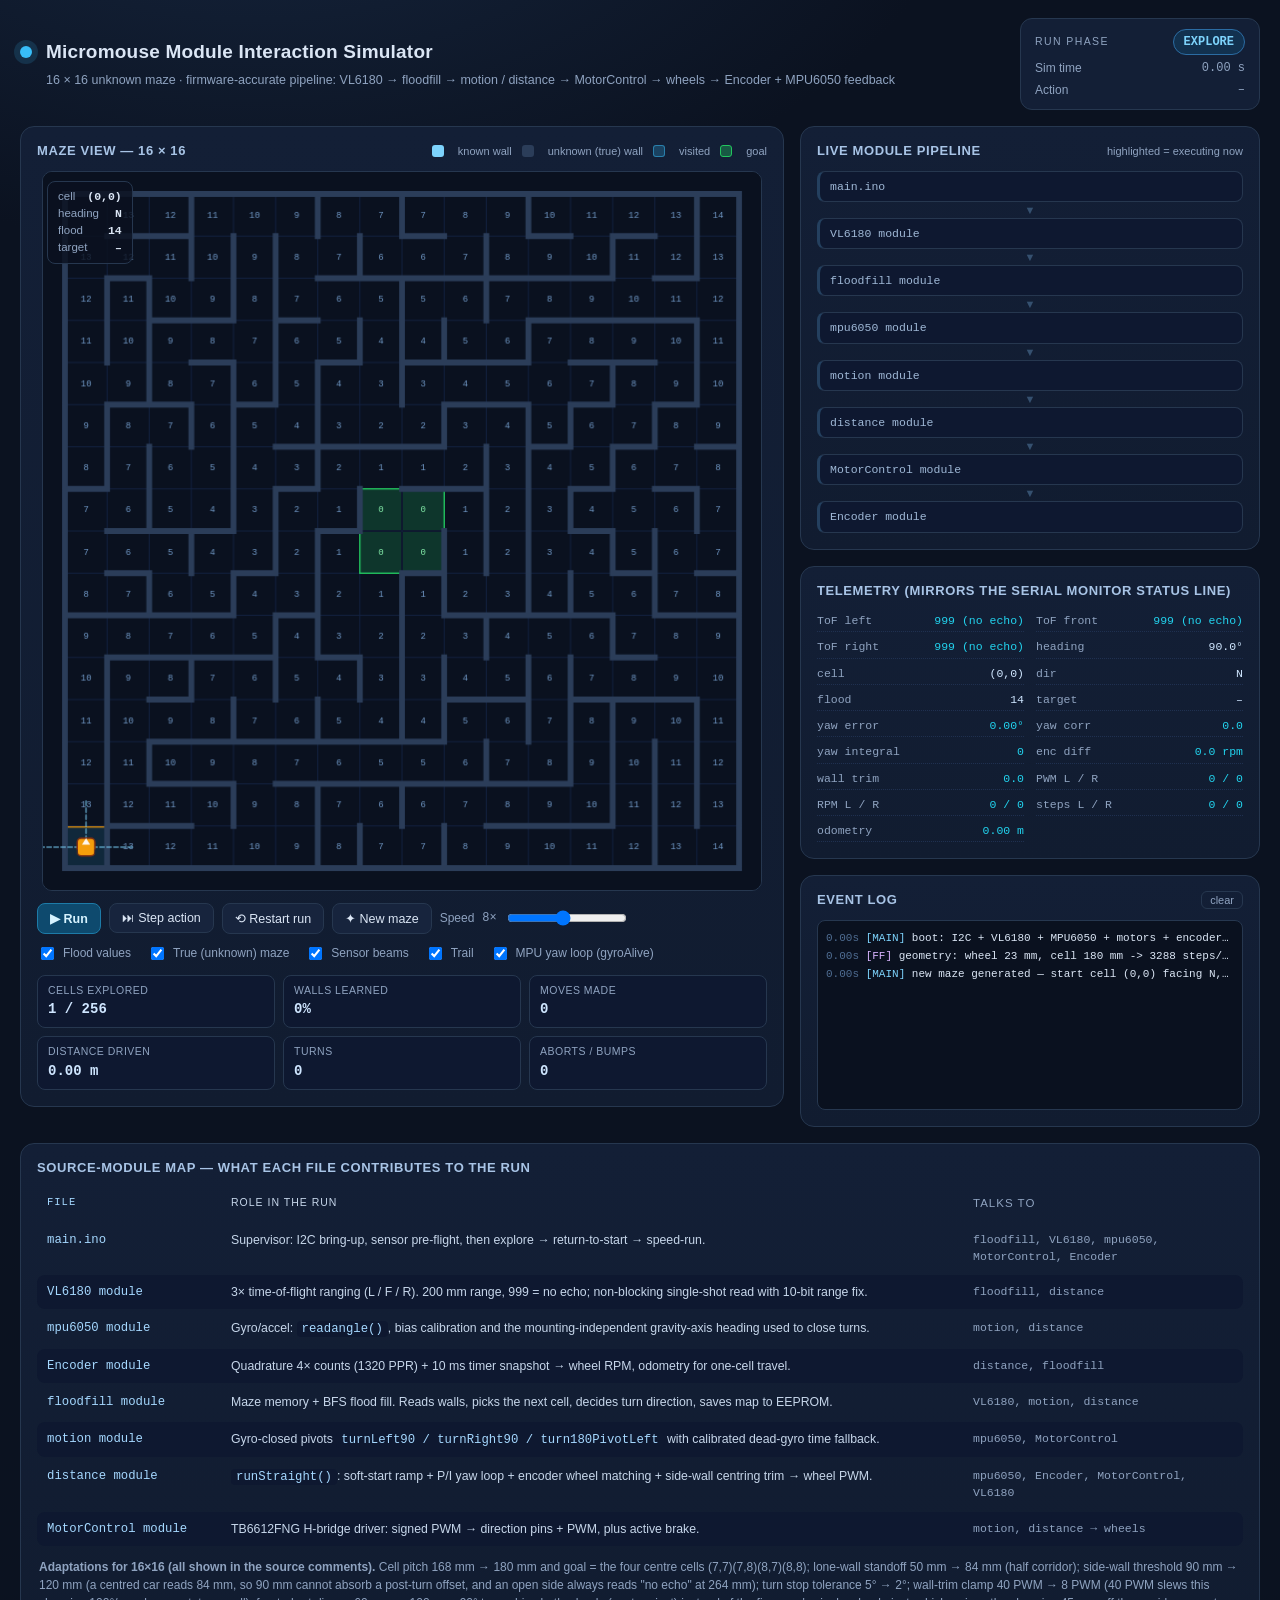
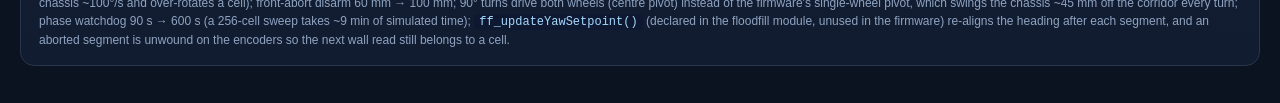
==== micromouse-sim.html @ 6e312b6e "Micromouse module interaction simulator (16x16)" ====
<!DOCTYPE html>
<html lang="en">
<head>
<meta charset="utf-8" />
<meta name="viewport" content="width=device-width, initial-scale=1" />
<title> Micromouse Module Interaction Simulator by (Olaito Adeyemi Damilola) </title>
<style>
:root {
  --bg: #0b1220;
  --bg2: #111c30;
  --panel: #131f36;
  --panel2: #17243d;
  --line: #26374f;
  --txt: #dbe6f5;
  --dim: #8fa3c0;
  --accent: #38bdf8;
  --accent2: #22d3ee;
  --ok: #22c55e;
  --warn: #f59e0b;
  --bad: #f43f5e;
  --mouse: #f59e0b;
  --mono: ui-monospace, SFMono-Regular, Menlo, Consolas, monospace;
}

* { box-sizing: border-box; }

body {
  margin: 0;
  background: radial-gradient(1200px 700px at 20% -10%, #16263f 0%, var(--bg) 60%);
  color: var(--txt);
  font: 14px/1.5 "Segoe UI", Roboto, Helvetica, Arial, sans-serif;
  padding: 18px 20px 40px;
}

.mono { font-family: var(--mono); }
code { font-family: var(--mono); background: #0e1830; padding: 1px 5px; border-radius: 4px; color: #a5d8ff; }

/* ---------------- top bar ---------------- */
.topbar {
  display: flex; justify-content: space-between; align-items: center; gap: 20px;
  flex-wrap: wrap; margin-bottom: 16px;
}
.brand { display: flex; gap: 14px; align-items: flex-start; }
.brand .dot {
  width: 12px; height: 12px; border-radius: 50%; margin-top: 8px;
  background: var(--accent); box-shadow: 0 0 0 6px rgba(56,189,248,.15);
  animation: pulse 2.4s infinite;
}
@keyframes pulse { 0%,100% { box-shadow: 0 0 0 4px rgba(56,189,248,.18);} 50% { box-shadow: 0 0 0 10px rgba(56,189,248,.05);} }
.topbar h1 { margin: 0; font-size: 19px; letter-spacing: .2px; }
.topbar .sub { margin: 4px 0 0; color: var(--dim); font-size: 12.5px; max-width: 900px; }

.phasebox {
  background: var(--panel); border: 1px solid var(--line); border-radius: 12px;
  padding: 10px 14px; min-width: 240px;
}
.phase-row { display: flex; justify-content: space-between; gap: 14px; align-items: center; }
.phase-row.small { font-size: 12px; color: var(--dim); margin-top: 4px; }
.phase-label { font-size: 10.5px; letter-spacing: 1.4px; color: var(--dim); }
.phase-badge {
  font-family: var(--mono); font-size: 12px; font-weight: 700; padding: 3px 10px; border-radius: 999px;
  background: #1e3a5f; color: #bfe6ff; border: 1px solid #2f5f8f;
}
.phase-badge.EXPLORE { background: #12314f; color: #7dd3fc; border-color: #2b6ca3; }
.phase-badge.RETURN  { background: #3a2a12; color: #fcd34d; border-color: #8a6318; }
.phase-badge.SPEED   { background: #123a25; color: #86efac; border-color: #1f7a4c; }
.phase-badge.DONE    { background: #2a1540; color: #d8b4fe; border-color: #6d28d9; }

/* ---------------- layout ---------------- */
.layout { display: grid; grid-template-columns: minmax(560px, 1fr) minmax(400px, 460px); gap: 16px; align-items: start; }
@media (max-width: 1180px) { .layout { grid-template-columns: 1fr; } }

.panel {
  background: linear-gradient(180deg, var(--panel) 0%, var(--bg2) 100%);
  border: 1px solid var(--line); border-radius: 14px; padding: 14px 16px 16px;
}
.panel.wide { margin-top: 16px; }
.panel-head { display: flex; align-items: center; justify-content: space-between; gap: 10px; margin-bottom: 10px; }
.panel-head h2 { margin: 0; font-size: 13px; letter-spacing: .6px; text-transform: uppercase; color: #a8c4e6; }
.hint { font-size: 11px; color: var(--dim); }
.side { display: flex; flex-direction: column; gap: 16px; }

/* ---------------- maze ---------------- */
.canvas-wrap { position: relative; display: flex; justify-content: center; }
canvas#mazeCanvas {
  width: 100%; max-width: 720px; height: auto; aspect-ratio: 1/1;
  background: #0a111f; border: 1px solid var(--line); border-radius: 10px;
}
.hud {
  position: absolute; top: 10px; left: 10px; background: rgba(10,17,31,.82);
  border: 1px solid var(--line); border-radius: 8px; padding: 6px 10px; font-size: 11.5px;
}
.hud-row { display: flex; justify-content: space-between; gap: 12px; }
.hud-row span { color: var(--dim); }

.legend-inline { font-size: 11px; color: var(--dim); display: flex; gap: 10px; align-items: center; flex-wrap: wrap; }
.key { display: inline-block; width: 12px; height: 12px; border-radius: 3px; margin-right: 4px; vertical-align: -2px; }
.k-known { background: #7dd3fc; }
.k-unknown { background: #2b3d59; }
.k-visited { background: rgba(56,189,248,.22); border: 1px solid rgba(56,189,248,.5); }
.k-goal { background: rgba(34,197,94,.35); border: 1px solid #22c55e; }

.controls { display: flex; gap: 8px; flex-wrap: wrap; align-items: center; margin-top: 12px; }
.btn {
  background: var(--panel2); color: var(--txt); border: 1px solid var(--line);
  padding: 7px 12px; border-radius: 8px; cursor: pointer; font-size: 12.5px;
}
.btn:hover { border-color: #3d5d85; background: #1b2c47; }
.btn.primary { background: #0e4a6e; border-color: #1d7ba8; color: #d6f3ff; font-weight: 600; }
.btn.primary:hover { background: #11608f; }
.mini { background: none; border: 1px solid var(--line); color: var(--dim); border-radius: 6px; font-size: 11px; padding: 2px 8px; cursor: pointer; }
.slider { display: flex; align-items: center; gap: 8px; font-size: 12px; color: var(--dim); }
.slider input { width: 120px; }

.toggles { display: flex; gap: 16px; flex-wrap: wrap; margin-top: 10px; font-size: 12px; color: var(--dim); }
.toggles label { display: flex; gap: 6px; align-items: center; cursor: pointer; }

.stats { display: grid; grid-template-columns: repeat(3, 1fr); gap: 8px; margin-top: 12px; }
.stat { background: #0e1830; border: 1px solid var(--line); border-radius: 8px; padding: 7px 10px; }
.stat span { display: block; font-size: 10.5px; color: var(--dim); text-transform: uppercase; letter-spacing: .5px; }
.stat b { font-family: var(--mono); font-size: 14px; color: #cfe6ff; }

/* ---------------- pipeline ---------------- */
.pipeline { display: flex; flex-direction: column; gap: 4px; }
.pcard {
  display: grid; grid-template-columns: 150px 1fr; gap: 10px; align-items: center;
  background: #0e1830; border: 1px solid var(--line); border-left: 3px solid #24405f;
  border-radius: 8px; padding: 6px 10px; transition: background .15s, border-color .15s, box-shadow .15s;
}
.pcard .pname { font-family: var(--mono); font-size: 11.5px; color: #9fb8d6; }
.pcard .pmsg { font-family: var(--mono); font-size: 11px; color: var(--dim); min-height: 15px; }
.pcard.active {
  background: #12314f; border-color: #2f7fb5; border-left-color: var(--accent);
  box-shadow: 0 0 0 1px rgba(56,189,248,.25), 0 0 18px rgba(56,189,248,.12);
}
.pcard.active .pname { color: #e6f6ff; }
.pcard.active .pmsg { color: #bfe6ff; }
.pcard.turn.active { border-left-color: var(--warn); box-shadow: 0 0 18px rgba(245,158,11,.14); }
.pcard.drive.active { border-left-color: var(--ok); box-shadow: 0 0 18px rgba(34,197,94,.14); }
.parrow { text-align: center; color: #35506f; font-size: 11px; line-height: 8px; }
.parrow.hot { color: var(--accent); }

/* ---------------- telemetry ---------------- */
.telemetry { display: grid; grid-template-columns: 1fr 1fr; gap: 4px 12px; font-family: var(--mono); font-size: 11.5px; }
.tel-row { display: flex; justify-content: space-between; gap: 8px; border-bottom: 1px dotted #1f3050; padding: 2px 0; }
.tel-row span { color: var(--dim); }
.tel-row b { color: #cfe6ff; font-weight: 500; }
.tel-row b.hi { color: var(--accent2); }
.tel-row b.warn { color: var(--warn); }

/* ---------------- boot error banner ---------------- */
.boot-error {
  margin: 10px 14px 0; padding: 10px 14px; border-radius: 8px;
  background: #3b0d16; border: 1px solid var(--bad); color: #fecdd3;
  font-family: var(--mono); font-size: 12px; white-space: pre-wrap;
}

/* ---------------- log ---------------- */
.log {
  height: 190px; overflow-y: auto; background: #0a111f; border: 1px solid var(--line);
  border-radius: 8px; padding: 8px; font-family: var(--mono); font-size: 11px; line-height: 1.65;
}
.log div { white-space: nowrap; overflow: hidden; text-overflow: ellipsis; }
.log .t { color: #4f6d92; }
.log .m { color: #7dd3fc; }
.log .m.MOTION { color: var(--warn); }
.log .m.DRIVE { color: var(--ok); }
.log .m.FF { color: #d8b4fe; }
.log .m.MPU, .log .m.ENC { color: #93c5fd; }
.log .m.WARN { color: var(--bad); }

/* ---------------- module table ---------------- */
.modtable { display: flex; flex-direction: column; gap: 2px; }
.modrow {
  display: grid; grid-template-columns: 170px 1fr 260px; gap: 14px;
  padding: 8px 10px; border-radius: 8px; font-size: 12.3px; align-items: start;
}
.modrow:nth-child(odd) { background: #0e1830; }
.modrow.head { background: none; color: var(--dim); font-size: 10.5px; letter-spacing: 1px; text-transform: uppercase; }
.modrow span:first-child { color: #a5d8ff; font-family: var(--mono); }
.modrow span:nth-child(2) { color: #c6d6ea; }
.modrow span:nth-child(3) { color: var(--dim); font-size: 11.5px; }
.note { color: var(--dim); font-size: 12px; margin: 12px 2px 0; }
@media (max-width: 900px) { .modrow { grid-template-columns: 1fr; } }

</style>
</head>
<body>

<div id="bootError" class="boot-error" hidden></div>
<header class="topbar">
  <div class="brand">
    <span class="dot"></span>
    <div>
      <h1> Micromouse Module Interaction Simulator</h1>
      <p class="sub">16 &times; 16 unknown maze &middot; firmware-accurate pipeline: VL6180 &rarr; floodfill &rarr; motion / distance &rarr; MotorControl &rarr; wheels &rarr; Encoder + MPU6050 feedback</p>
    </div>
  </div>
  <div class="phasebox">
    <div class="phase-row">
      <span class="phase-label">RUN PHASE</span>
      <span id="phaseBadge" class="phase-badge">IDLE</span>
    </div>
    <div class="phase-row small">
      <span>Sim time</span><span id="simClock" class="mono">0.00 s</span>
    </div>
    <div class="phase-row small">
      <span>Action</span><span id="actionName" class="mono">–</span>
    </div>
  </div>
</header>

<main class="layout">

  <!-- ======================= LEFT: MAZE + CONTROLS ======================= -->
  <section class="panel maze-panel">
    <div class="panel-head">
      <h2>Maze view — 16 &times; 16</h2>
      <div class="legend-inline">
        <span class="key k-known"></span>known wall
        <span class="key k-unknown"></span>unknown (true) wall
        <span class="key k-visited"></span>visited
        <span class="key k-goal"></span>goal
      </div>
    </div>

    <div class="canvas-wrap">
      <canvas id="mazeCanvas" width="720" height="720" aria-label="Micromouse maze simulation"></canvas>
      <div id="hud" class="hud">
        <div class="hud-row"><span>cell</span><b id="hudCell" class="mono">(0,0)</b></div>
        <div class="hud-row"><span>heading</span><b id="hudDir" class="mono">N</b></div>
        <div class="hud-row"><span>flood</span><b id="hudFlood" class="mono">–</b></div>
        <div class="hud-row"><span>target</span><b id="hudTarget" class="mono">–</b></div>
      </div>
    </div>

    <div class="controls">
      <button id="btnPlay" class="btn primary">▶ Run</button>
      <button id="btnStep" class="btn">⏭ Step action</button>
      <button id="btnReset" class="btn">⟲ Restart run</button>
      <button id="btnNewMaze" class="btn">✦ New maze</button>
      <label class="slider">
        Speed <span id="speedLabel" class="mono">8×</span>
        <input id="speedRange" type="range" min="1" max="16" step="1" value="8" />
      </label>
    </div>

    <div class="toggles">
      <label><input type="checkbox" id="showFlood" checked /> Flood values</label>
      <label><input type="checkbox" id="showTruth" checked /> True (unknown) maze</label>
      <label><input type="checkbox" id="showSensors" checked /> Sensor beams</label>
      <label><input type="checkbox" id="showTrail" checked /> Trail</label>
      <label title="Uncheck to reproduce the physical Grizzly, whose MPU is mounted so the gz yaw channel freezes: the motion module then leaves gyroAlive = false and runStraight() drives on the encoder equaliser + side-wall trim only.">
        <input type="checkbox" id="gyroAlive" checked /> MPU yaw loop (gyroAlive)</label>
    </div>

    <div class="stats">
      <div class="stat"><span>cells explored</span><b id="stCells">0 / 256</b></div>
      <div class="stat"><span>walls learned</span><b id="stWalls">0%</b></div>
      <div class="stat"><span>moves made</span><b id="stMoves">0</b></div>
      <div class="stat"><span>distance driven</span><b id="stDist">0.00 m</b></div>
      <div class="stat"><span>turns</span><b id="stTurns">0</b></div>
      <div class="stat"><span>aborts / bumps</span><b id="stAborts">0</b></div>
    </div>
  </section>

  <!-- ======================= RIGHT: PIPELINE + TELEMETRY ================= -->
  <section class="side">

    <div class="panel">
      <div class="panel-head"><h2>Live module pipeline</h2><span class="hint">highlighted = executing now</span></div>
      <div id="pipeline" class="pipeline"></div>
    </div>

    <div class="panel">
      <div class="panel-head"><h2>Telemetry (mirrors the serial monitor status line)</h2></div>
      <div id="tel" class="telemetry"></div>
    </div>

    <div class="panel">
      <div class="panel-head"><h2>Event log</h2><button id="btnClearLog" class="mini">clear</button></div>
      <div id="log" class="log"></div>
    </div>

  </section>
</main>

<!-- ======================= MODULE REFERENCE ============================= -->
<section class="panel wide">
  <div class="panel-head"><h2>Source-module map — what each file contributes to the run</h2></div>
  <div class="modtable">
    <div class="modrow head">
      <span>File</span><span>Role in the run</span><span>Talks to</span>
    </div>
    <div class="modrow"><span class="mono">main.ino</span><span>Supervisor: I2C bring-up, sensor pre-flight, then explore → return-to-start → speed-run.</span><span class="mono">floodfill, VL6180, mpu6050, MotorControl, Encoder</span></div>
    <div class="modrow"><span class="mono">VL6180 module</span><span>3&times; time-of-flight ranging (L / F / R). 200&nbsp;mm range, 999 = no echo; non-blocking single-shot read with 10-bit range fix.</span><span class="mono">floodfill, distance</span></div>
    <div class="modrow"><span class="mono">mpu6050 module</span><span>Gyro/accel: <code>readangle()</code>, bias calibration and the mounting-independent gravity-axis heading used to close turns.</span><span class="mono">motion, distance</span></div>
    <div class="modrow"><span class="mono">Encoder module</span><span>Quadrature 4&times; counts (1320&nbsp;PPR) + 10&nbsp;ms timer snapshot → wheel RPM, odometry for one-cell travel.</span><span class="mono">distance, floodfill</span></div>
    <div class="modrow"><span class="mono">floodfill module</span><span>Maze memory + BFS flood fill. Reads walls, picks the next cell, decides turn direction, saves map to EEPROM.</span><span class="mono">VL6180, motion, distance</span></div>
    <div class="modrow"><span class="mono">motion module</span><span>Gyro-closed pivots <code>turnLeft90 / turnRight90 / turn180PivotLeft</code> with calibrated dead-gyro time fallback.</span><span class="mono">mpu6050, MotorControl</span></div>
    <div class="modrow"><span class="mono">distance module</span><span><code>runStraight()</code>: soft-start ramp + P/I yaw loop + encoder wheel matching + side-wall centring trim → wheel PWM.</span><span class="mono">mpu6050, Encoder, MotorControl, VL6180</span></div>
    <div class="modrow"><span class="mono">MotorControl module</span><span>TB6612FNG H-bridge driver: signed PWM → direction pins + PWM, plus active brake.</span><span class="mono">motion, distance → wheels</span></div>
  </div>
  <p class="note">
    <b>Adaptations for 16&times;16 (all shown in the source comments).</b>
    Cell pitch 168&nbsp;mm &rarr; 180&nbsp;mm and goal = the four centre cells (7,7)(7,8)(8,7)(8,8);
    lone-wall standoff 50&nbsp;mm &rarr; 84&nbsp;mm (half corridor);
    side-wall threshold 90&nbsp;mm &rarr; 120&nbsp;mm (a centred car reads 84&nbsp;mm, so 90&nbsp;mm cannot absorb a
    post-turn offset, and an open side always reads "no echo" at 264&nbsp;mm);
    turn stop tolerance 5&deg; &rarr; 2&deg;;
    wall-trim clamp 40&nbsp;PWM &rarr; 8&nbsp;PWM (40&nbsp;PWM slews this chassis ~100&deg;/s and over-rotates a cell);
    front-abort disarm 60&nbsp;mm &rarr; 100&nbsp;mm;
    90&deg; turns drive both wheels (centre pivot) instead of the firmware's single-wheel pivot, which swings the
    chassis ~45&nbsp;mm off the corridor every turn;
    phase watchdog 90&nbsp;s &rarr; 600&nbsp;s (a 256-cell sweep takes ~9&nbsp;min of simulated time);
    <code>ff_updateYawSetpoint()</code> (declared in the floodfill module, unused in the firmware) re-aligns the heading after
    each segment, and an aborted segment is unwound on the encoders so the next wall read still belongs to a cell.
  </p>
</section>

<script>
/* ============================================================================
   maze.js — 16x16 maze model, wall geometry and VL6180 ray-cast sensor physics
   ----------------------------------------------------------------------------
   Grid convention (identical to the floodfill module):
     index = row * 16 + col,  row 0 / col 0 = bottom-left corner (the start cell)
     direction bits: 0 = N (row+1), 1 = E (col+1), 2 = S (row-1), 3 = W (col-1)
   ========================================================================== */

const MAZE_N = 16;            // 16 x 16 cells
const CELL_MM = 180.0;        // cell pitch (firmware uses 168 mm for its 8x8 maze)
const WALL_T_MM = 12.0;       // wall thickness
const HALF_T = WALL_T_MM / 2;

const DIR_N = 0, DIR_E = 1, DIR_S = 2, DIR_W = 3;
const DIR_NAME = ['N', 'E', 'S', 'W'];
const DIR_DR = [1, 0, -1, 0];   // N increases the row index
const DIR_DC = [0, 1, 0, -1];
const DIR_ANGLE = [90, 0, 270, 180];   // degrees CCW from +x (East). N = +y = 90 deg

const idx = (r, c) => r * MAZE_N + c;
const rowOf = (i) => Math.floor(i / MAZE_N);
const colOf = (i) => i % MAZE_N;

/* --------------------------- maze generation ------------------------------ */

function makeMaze(seed) {
  let s = (seed === undefined) ? (Math.random() * 1e9) | 0 : seed;
  const rnd = () => { // xorshift — reproducible mazes
    s ^= s << 13; s ^= s >>> 17; s ^= s << 5; s |= 0;
    return ((s >>> 0) % 100000) / 100000;
  };

  const walls = new Uint8Array(MAZE_N * MAZE_N);   // bitmask per cell
  const visited = new Uint8Array(MAZE_N * MAZE_N);
  const clearWall = (r, c, d) => {
    const nr = r + DIR_DR[d], nc = c + DIR_DC[d];
    walls[idx(r, c)] &= ~(1 << d);
    if (nr >= 0 && nr < MAZE_N && nc >= 0 && nc < MAZE_N) walls[idx(nr, nc)] &= ~(1 << ((d + 2) % 4));
  };

  // start with every wall up, carve with randomised DFS
  walls.fill(0x0F);
  const stack = [[0, 0]];
  visited[idx(0, 0)] = 1;
  while (stack.length) {
    const [r, c] = stack[stack.length - 1];
    const cand = [];
    for (let d = 0; d < 4; d++) {
      const nr = r + DIR_DR[d], nc = c + DIR_DC[d];
      if (nr >= 0 && nr < MAZE_N && nc >= 0 && nc < MAZE_N && !visited[idx(nr, nc)]) cand.push(d);
    }
    if (!cand.length) { stack.pop(); continue; }
    const d = cand[(rnd() * cand.length) | 0];
    const nr = r + DIR_DR[d], nc = c + DIR_DC[d];
    clearWall(r, c, d);
    visited[idx(nr, nc)] = 1;
    stack.push([nr, nc]);
  }

  // --- goal block: the four centre cells, opened internally ---------------
  const G = [[7, 7], [7, 8], [8, 7], [8, 8]];
  clearWall(7, 7, DIR_E);          // (7,7)-(7,8)
  clearWall(8, 7, DIR_E);          // (8,7)-(8,8)
  clearWall(7, 7, DIR_N);          // (7,7)-(8,7)
  clearWall(7, 8, DIR_N);          // (7,8)-(8,8)
  // guarantee at least two entrances into the goal block
  const entrances = [
    [7, 7, DIR_S], [8, 7, DIR_S], [7, 7, DIR_W], [8, 7, DIR_W],
    [7, 8, DIR_E], [8, 8, DIR_E], [8, 7, DIR_N], [8, 8, DIR_N]
  ];
  for (let k = 0; k < 2; k++) {
    const pick = entrances.splice((rnd() * entrances.length) | 0, 1)[0];
    if (pick) clearWall(pick[0], pick[1], pick[2]);
  }

  // a few extra loops make the maze less "perfect" and the flood fill more interesting
  const extra = 14;
  for (let k = 0; k < extra; k++) {
    const r = (rnd() * MAZE_N) | 0, c = (rnd() * MAZE_N) | 0, d = (rnd() * 4) | 0;
    const nr = r + DIR_DR[d], nc = c + DIR_DC[d];
    if (nr < 0 || nr >= MAZE_N || nc < 0 || nc >= MAZE_N) continue;
    clearWall(r, c, d);
  }

  return { walls, seedN: s, goal: G.map(([r, c]) => idx(r, c)) };
}

/* --------------------------- wall rectangles ------------------------------ */
/* Each wall is an axis-aligned rectangle used both for drawing and for the
   sensor ray cast (slab intersection). Units: mm, world origin = maze corner. */

function wallRects(walls, filterKnown) {
  const rects = [];
  const N = MAZE_N;
  for (let r = 0; r < N; r++) {
    for (let c = 0; c < N; c++) {
      const m = walls[idx(r, c)];
      const x0 = c * CELL_MM, x1 = x0 + CELL_MM;
      const y0 = r * CELL_MM, y1 = y0 + CELL_MM;
      // N wall (top edge of the cell)
      if (m & (1 << DIR_N)) rects.push([x0 - HALF_T, y1 - HALF_T, x1 + HALF_T, y1 + HALF_T, idx(r, c), DIR_N]);
      // E wall
      if (m & (1 << DIR_E)) rects.push([x1 - HALF_T, y0 - HALF_T, x1 + HALF_T, y1 + HALF_T, idx(r, c), DIR_E]);
      // perimeter S / W only on the boundary rows/cols (avoids duplicates)
      if (r === 0 && (m & (1 << DIR_S))) rects.push([x0 - HALF_T, y0 - HALF_T, x1 + HALF_T, y0 + HALF_T, idx(r, c), DIR_S]);
      if (c === 0 && (m & (1 << DIR_W))) rects.push([x0 - HALF_T, y0 - HALF_T, x0 + HALF_T, y1 + HALF_T, idx(r, c), DIR_W]);
    }
  }
  if (filterKnown) return rects.filter(([, , , , ci, d]) => filterKnown[ci] & (1 << d));
  return rects;
}

/* ------------------------------ ray cast ---------------------------------- */
/* Nearest hit distance (mm) along a unit ray, or Infinity when nothing is hit.
   Slab method against an axis-aligned rectangle. */
function rayRect(px, py, dx, dy, rect) {
  let tmin = 0, tmax = Infinity;
  // x slab
  if (Math.abs(dx) < 1e-9) {
    if (px < rect[0] || px > rect[2]) return Infinity;
  } else {
    let t1 = (rect[0] - px) / dx, t2 = (rect[2] - px) / dx;
    if (t1 > t2) { const t = t1; t1 = t2; t2 = t; }
    tmin = Math.max(tmin, t1); tmax = Math.min(tmax, t2);
    if (tmin > tmax) return Infinity;
  }
  // y slab
  if (Math.abs(dy) < 1e-9) {
    if (py < rect[1] || py > rect[3]) return Infinity;
  } else {
    let t1 = (rect[1] - py) / dy, t2 = (rect[3] - py) / dy;
    if (t1 > t2) { const t = t1; t1 = t2; t2 = t; }
    tmin = Math.max(tmin, t1); tmax = Math.min(tmax, t2);
    if (tmin > tmax) return Infinity;
  }
  return tmin;
}

const VL6180_MAX_MM = 200;   // sensor specification used by readsingleSensor()

/* Cast one sensor beam and return the VL6180-style reading:
   millimetres to the wall surface, or 999 when there is no echo inside 200 mm. */
function castSensor(px, py, angleDeg, rects, noise) {
  const a = angleDeg * Math.PI / 180;
  const dx = Math.cos(a), dy = Math.sin(a);
  let best = Infinity;
  for (let i = 0; i < rects.length; i++) {
    const t = rayRect(px, py, dx, dy, rects[i]);
    if (t < best) best = t;
  }
  if (!isFinite(best) || best > VL6180_MAX_MM) return 999;
  let d = best + (noise ? (Math.random() * 2 - 1) * noise : 0);
  if (d < 0) d = 0;
  return Math.round(d);
}

/* --------------------------- body / collision ----------------------------- */
/* Wall contact for the circular chassis (radius rb): push the body out of any
   wall rectangle it overlaps and project the attempted displacement (nx-px,
   ny-py) onto the wall, so a car that touches a wall scrapes ALONG it instead of
   sticking to it. Returns the corrected position and whether contact happened. */
function resolveCollision(px, py, nx, ny, rb, rects) {
  let bumped = false;
  let vx = nx - px, vy = ny - py;
  for (let k = 0; k < 2; k++) {          // two relaxation passes
    for (let i = 0; i < rects.length; i++) {
      const [x0, y0, x1, y1] = rects[i];
      if (x0 > px + rb || x1 < px - rb || y0 > py + rb || y1 < py - rb) continue;  // far away
      const cx = Math.max(x0, Math.min(px, x1));
      const cy = Math.max(y0, Math.min(py, y1));
      let dx = px - cx, dy = py - cy;
      let d2 = dx * dx + dy * dy;
      if (d2 >= rb * rb) continue;
      bumped = true;
      let d = Math.sqrt(d2);
      if (d < 1e-6) {                     // centre inside the rectangle: push out on the shallow axis
        const cxr = (x0 + x1) / 2, cyr = (y0 + y1) / 2;
        const ox = (x1 - x0) / 2 + rb - Math.abs(px - cxr);
        const oy = (y1 - y0) / 2 + rb - Math.abs(py - cyr);
        if (ox < oy) { px = (px < cxr) ? x0 - rb : x1 + rb; dx = (px < cxr) ? -1 : 1; dy = 0; }
        else { py = (py < cyr) ? y0 - rb : y1 + rb; dx = 0; dy = (py < cyr) ? -1 : 1; }
        d = 1;
      }
      const nxu = dx / d, nyu = dy / d;
      px += nxu * (rb - d);
      py += nyu * (rb - d);
      const into = vx * nxu + vy * nyu;   // negative = moving into the wall
      if (into < 0) { vx -= nxu * into; vy -= nyu * into; }   // slide along it
    }
  }
  return { x: px + vx, y: py + vy, bumped };
}


/* ------------------------------------------------------------------ */

/* ============================================================================
   modules.js — JavaScript twins of the Grizzly firmware modules
   ----------------------------------------------------------------------------
   VL6180 module   : time-of-flight ranging (readsingleSensor / readallSensor)
   mpu6050 module  : readangle() + mounting-independent gravity-axis heading
   Encoder module  : quadrature odometry, wheel RPM
   MotorControl    : TB6612FNG H-bridge, signed PWM -> wheels
   distance module : runStraight()  (soft start + P/I yaw + encoder match + trim)
   motion module   : turnLeft90 / turnRight90 / turn180PivotLeft
   All constants below are the values compiled into the firmware.
   ========================================================================== */

const WHEEL_DIAMETER_MM = 23.0;                        // floodfill module
const WHEEL_CIRC_MM = Math.PI * WHEEL_DIAMETER_MM;
const PULSES_PER_WHEEL_REV = 1320;                     // Encoder module ENCODER_PPR
const STEPS_PER_CELL = Math.round(CELL_MM / WHEEL_CIRC_MM * PULSES_PER_WHEEL_REV);
const STEPS_PER_MM = STEPS_PER_CELL / CELL_MM;
const WHEELBASE_MM = 90.0;                             // chassis track width (sim only)
const BODY_R_MM = 42.0;                                // chassis radius (sim only)
const PWM_STALL = 35;                                  // PWM below which the motors do not turn
const MM_PER_S_PER_PWM = 2.0;                          // sim plant: 150 PWM -> 300 mm/s
const LEFT_MOTOR_TRIM = 0.955;                         // motor asymmetry the P/I loop must cancel

// distance module straight-line controller constants
const TARGET_SPEED = 150;
const YAW_TOLERANCE = 0.5;
const YAW_CORRECTION_GAIN = 2.5;
const ENCODER_CORRECTION_GAIN = 1.0;
const MAX_ENCODER_CORRECTION = 30.0;
const TURN_RECAPTURE_ANGLE = 45.0;
const MAX_YAW_CORRECTION = 50.0;
const YAW_INTEGRAL_GAIN = 0.08;
const MAX_YAW_INTEGRAL = 500.0;
const MIN_POWER = 60, MAX_POWER = 200;
const RAMP = 5.0;                                      // PWM units per loop call (soft start)

// motion module turn constants
const TURN_90_LEFT_MS = 1070, TURN_90_RIGHT_MS = 1285, TURN_180_MS = 1000;
const TURN_TIMEOUT_MS = 3000;
const TURN_HEADING_ALIVE_DEG = 2.0;
const TURN_SLOW_START_DEG = 45.0;
const TURN_MIN_PIVOT_PWM = 65.0;
// The firmware stops a pivot within 5 deg of the target heading; on a 180 mm
// cell that alone leaves ~15 mm of lateral error per cell, which a 16x16 run
// cannot absorb. Tightened to 2 deg so the yaw loop lands on the heading.
const TURN_STOP_TOL_DEG = 2.0;
const TURN_SPEED = 150;

// Wall thresholds (VL6180 module). The front value is the firmware's. The side
// value is raised from 90 mm to 120 mm for the 16x16 geometry: a centred car
// reads 84 mm to a side wall, so 90 mm only tolerates a 6 mm offset, while a
// single-wheel pivot leaves the chassis up to ~45 mm off the corridor centre.
// An open side is never ambiguous — the beam then runs on to the wall two cells
// away (264 mm) and returns "no echo" (999) — so 120 mm cannot false-trigger.
const WALL_FRONT_MM = 130;
const WALL_SIDE_MM = 120;

// Front-abort arming (floodfill module). FRONT_ABORT_ARM_STEPS is the firmware's
// quarter-cell delay. POLL_STOP_REMAIN is widened from the firmware's 60 mm to
// 100 mm: the firmware's margin assumes the car starts every segment exactly on
// the cell centre, while dead-reckoned travel leaves it up to ~25 mm off. With
// 100 mm the poll always ends while the far wall of the destination cell is
// still >160 mm away, so only a genuine unexpected wall (which appears at the
// current cell's boundary, ~90 mm ahead at the start) can trip the abort.
const FRONT_POLL_STOP_MM = 100;

// floodfill module wall-centring trim. The lone-wall standoff is rescaled to the
// 180 mm cell (half corridor) and the clamp is reduced from the firmware's
// 40 PWM: at this plant's 300 mm/s a 40 PWM split slews the chassis ~100 deg/s,
// which over-rotates a one-cell segment. 14 PWM still arrests a 30 mm offset
// inside a single cell without leaving the car crabbing into the next one.
const CENTER_TRIM_GAIN = 0.25;
const CENTER_MAX_TRIM = 8.0;
const CENTER_DEADBAND_MM = 3.0;
const CENTER_ONE_WALL_GAP_MM = 84.0;                   // half corridor of a 180/12 mm cell
const CENTER_MAX_VALID_MM = 190.0;

// Set false to reproduce the physical Grizzly, whose MPU is mounted so the gz
// yaw channel never moves: the motion module then leaves gyroAlive = false and
// runStraight() drives on the encoder equaliser + side-wall trim alone.
let GYRO_ALIVE = true;

const clamp = (v, a, b) => v < a ? a : (v > b ? b : v);

function angleDiff(target, current) {                  // motion module
  let d = target - current;
  while (d > 180) d -= 360;
  while (d < -180) d += 360;
  return d;
}
function norm360(a) { a %= 360; return a < 0 ? a + 360 : a; }

/* ========================= VL6180 module ================================== */
const VL6180 = {
  cast(robot, angleDeg) {                              // readsingleSensor()
    if (!robot.rects) return 999;
    return castSensor(robot.x, robot.y, angleDeg, robot.rects, 1.2);
  },
  readall(robot) {                                     // readallSensor(&l,&m,&r)
    const h = robot.th;
    return {
      l: VL6180.cast(robot, h + 90),                   // lox1  (left)
      m: VL6180.cast(robot, h),                        // lox2  (front)
      r: VL6180.cast(robot, h - 90)                    // lox3  (right)
    };
  },
  isFrontWall(v) { return v < WALL_FRONT_MM; },        // isFrontWall()
  isSideWall(v) { return v < WALL_SIDE_MM; }           // isLeftWall() / isRightWall()
};

/* ========================= mpu6050 module ================================= */
const MPU6050 = {
  readangle(robot) {
    // headingTrueDeg: gyro projected on the gravity axis, unwrapped. The gz-only
    // "yaw" channel of this car stays frozen during rotation (see motion module
    // comments), which is why gyroAlive defaults to false.
    return {
      roll: 0.0,
      pitch: 0.0,
      yaw: robot.yawFrozen,
      headingTrueDeg: robot.gyroHeading + (Math.random() - 0.5) * 0.06
    };
  },
  snapshotAxis(robot) { robot.gyroHeading = norm360(robot.th); }   // snapshotRotationAxis()
};

/* ========================= Encoder module ================================= */
const Encoder = {
  counts(robot) {                                      // L_EN_CNT / R_EN_CNT
    return {
      l: Math.round(robot.wheelDistL / WHEEL_CIRC_MM * PULSES_PER_WHEEL_REV),
      r: Math.round(robot.wheelDistR / WHEEL_CIRC_MM * PULSES_PER_WHEEL_REV)
    };
  },
  reset(robot) { robot.wheelDistL = 0; robot.wheelDistR = 0; },
  speedDiffRPM(robot) {                                // Encoder_SpeedDiffRPM()
    const l = robot.vL / WHEEL_CIRC_MM * 60.0;
    const r = robot.vR / WHEEL_CIRC_MM * 60.0;
    return l - r;                                      // + = left wheel faster
  },
  rpm(robot) {
    return { l: robot.vL / WHEEL_CIRC_MM * 60.0, r: robot.vR / WHEEL_CIRC_MM * 60.0 };
  }
};

/* ======================= MotorControl module ============================== */
const MotorControl = {
  run(robot, left, right) {                            // motorRun(l, r)
    robot.pwmL = clamp(left, -255, 255);
    robot.pwmR = clamp(right, -255, 255);
  },
  brake(robot) { robot.pwmL = 0; robot.pwmR = 0; robot.braking = true; }
};

/* ========================= distance module ================================ */
const Distance = {
  setWallTrim(robot, pwm) { robot.wallTrim = pwm; },   // setStraightWallTrim()
  // runStraight(): one control step. dtMs is the firmware's ~5 ms loop period.
  runStraight(robot, dtMs) {
    const c = robot.ctrl;
    const imu = MPU6050.readangle(robot);
    const yaw = imu.headingTrueDeg;
    robot.yaw = yaw;

    // reference heading capture / re-capture after a turn
    if (!c.refValid || Math.abs(angleDiff(c.refYaw, norm360(robot.th))) > TURN_RECAPTURE_ANGLE) {
      c.refYaw = norm360(robot.th);
      c.refValid = true;
      if (robot.justTurned) {
        robot.justTurned = false;
        c.yawIntegral = 0;
        robot.smoothL = 0; robot.smoothR = 0;
        robot.wallTrim = 0;
      }
    }

    // steering-authority gating: one driver at a time (yaw / encoder / wall trim)
    const encDiff = Encoder.speedDiffRPM(robot);
    let encCorrection = 0;
    if (c.encArmed && Math.abs(robot.wallTrim) > 3.0) {
      c.encArmed = false;
      c.yawIntegral = 0;
      c.refYaw = norm360(robot.th);
    } else if (!c.encArmed && Math.abs(robot.wallTrim) < 1.0) {
      c.encArmed = true;
      c.refYaw = norm360(robot.th);
    }

    let yawError = 0;
    if (robot.gyroAlive && c.encArmed) {
      yawError = angleDiff(yaw, c.refYaw);
    } else {
      c.yawIntegral = 0;
    }

    if (Math.abs(yawError) > YAW_TOLERANCE) {
      c.yawIntegral = clamp(c.yawIntegral + yawError, -MAX_YAW_INTEGRAL, MAX_YAW_INTEGRAL);
    } else {
      c.yawIntegral *= 0.995;
    }

    let correction = clamp(yawError * YAW_CORRECTION_GAIN + c.yawIntegral * YAW_INTEGRAL_GAIN,
      -MAX_YAW_CORRECTION, MAX_YAW_CORRECTION);
    if (c.encArmed) {
      encCorrection = clamp(encDiff * ENCODER_CORRECTION_GAIN, -MAX_ENCODER_CORRECTION, MAX_ENCODER_CORRECTION);
    }

    const lp = clamp(TARGET_SPEED - correction - encCorrection + robot.wallTrim, MIN_POWER, MAX_POWER);
    const rp = clamp(TARGET_SPEED + correction + encCorrection - robot.wallTrim, MIN_POWER, MAX_POWER);

    // soft-start ramp
    const scale = dtMs / 5.0;
    robot.smoothL = clamp(lp, robot.smoothL - RAMP * scale, robot.smoothL + RAMP * scale);
    robot.smoothR = clamp(rp, robot.smoothR - RAMP * scale, robot.smoothR + RAMP * scale);

    MotorControl.run(robot, robot.smoothL, robot.smoothR);

    robot.dbg = {
      yawError, correction, encDiff, encCorrection,
      integral: c.yawIntegral, trim: robot.wallTrim,
      pwm: [robot.pwmL, robot.pwmR]
    };
  }
};

/* ========================== motion module ================================= */
const Motion = {
  // pivotTurn(): shared gyro-closed pivot with the calibrated dead-gyro fallback.
  startPivot(robot, lPwm, rPwm, targetDeg, fallbackMs, kind) {
    MPU6050.readangle(robot);
    MPU6050.snapshotAxis(robot);
    robot.turn = {
      kind, lPwm, rPwm, targetDeg, fallbackMs,
      head0: robot.gyroHeading,
      start: robot.t,
      active: true,
      cmdL: lPwm, cmdR: rPwm
    };
    robot.justTurned = true;
    MotorControl.run(robot, lPwm, rPwm);
  },
  // The firmware's 90 deg turns are SINGLE-WHEEL pivots (turnLeft90 =
  // motorRun(0, turnSpeed)), which swing the chassis about a stationary wheel and
  // leave it ~45 mm off the corridor centre line every time — fine on the 8x8 car
  // with a wall-follow fallback, fatal on a 16x16 grid where the next scan then
  // reads the wrong cell's walls. The simulator drives BOTH wheels (a centre
  // pivot, the same pattern the firmware already uses for turn180PivotLeft) so
  // the turn happens on the spot. Everything else — the gyro closing, the
  // slow-start fade and the dead-gyro fallback times — is unchanged.
  turnLeft90(robot) { Motion.startPivot(robot, -TURN_SPEED, TURN_SPEED, 90, TURN_90_LEFT_MS, 'L90'); },
  turnRight90(robot) { Motion.startPivot(robot, TURN_SPEED, -TURN_SPEED, -90, TURN_90_RIGHT_MS, 'R90'); },
  turn180(robot) { Motion.startPivot(robot, -TURN_SPEED, TURN_SPEED, 180, TURN_180_MS, '180'); },

  // one control step of an in-progress pivot; returns true while still turning
  step(robot) {
    const T = robot.turn;
    if (!T || !T.active) return false;
    const turned = robot.gyroHeading - T.head0;
    const error = T.targetDeg - turned;
    const headingLive = Math.abs(turned) > TURN_HEADING_ALIVE_DEG;

    if (headingLive && Math.abs(error) <= TURN_SLOW_START_DEG) {
      const s = clamp(TURN_SPEED * (Math.abs(error) / TURN_SLOW_START_DEG), TURN_MIN_PIVOT_PWM, TURN_SPEED);
      T.cmdL = T.lPwm ? Math.round(s * Math.sign(T.lPwm)) : 0;
      T.cmdR = T.rPwm ? Math.round(s * Math.sign(T.rPwm)) : 0;
    } else {
      T.cmdL = T.lPwm; T.cmdR = T.rPwm;
    }
    MotorControl.run(robot, T.cmdL, T.cmdR);

    if (headingLive && Math.abs(error) <= TURN_STOP_TOL_DEG) { T.done = 'heading'; }
    else if (!headingLive && robot.t - T.start >= T.fallbackMs) { T.done = 'fallback'; }
    else if (robot.t - T.start > TURN_TIMEOUT_MS) { T.done = 'timeout'; }

    if (T.done) {
      MotorControl.brake(robot);
      T.active = false;
      // The physical Grizzly is mounted so the gz yaw channel stays frozen, and
      // the motion module then leaves gyroAlive = false — runStraight() falls back to
      // the encoder equaliser + side-wall trim only. The simulator can model
      // either case (see the "MPU yaw loop" checkbox): GYRO_ALIVE = true shows
      // the intended P/I heading loop closing on the turns.
      robot.gyroAlive = GYRO_ALIVE && Math.abs(turned) > TURN_HEADING_ALIVE_DEG;
      return false;
    }
    return true;
  }
};

/* ============================== the plant ================================= */
/* Differential-drive chassis: PWM -> wheel speed -> pose. This is the only part
   of the simulator that is not in the firmware (it replaces the real hardware). */
class Robot {
  constructor() { this.reset(null); }

  reset(maze) {
    this.maze = maze;
    this.rects = maze ? wallRects(maze.walls) : [];
    this.t = 0;                                   // simulated milliseconds
    // pose: start cell (0,0) centre, nose North (90 deg CCW from +x)
    this.x = CELL_MM / 2;
    this.y = CELL_MM / 2;
    this.th = DIR_ANGLE[DIR_N];
    this.startTh = this.th;
    this.gyroHeading = norm360(this.th);
    this.yawFrozen = 0;                           // mpu6050 gz channel (frozen on this car)
    this.gyroAlive = GYRO_ALIVE;                  // motion module default: false
    this.justTurned = false;
    this.pwmL = 0; this.pwmR = 0;
    this.smoothL = 0; this.smoothR = 0;
    this.vL = 0; this.vR = 0;
    this.wallTrim = 0;
    this.wheelDistL = 0; this.wheelDistR = 0;
    this.odometer = 0;
    this.ctrl = { refYaw: norm360(this.th), refValid: false, yawIntegral: 0, encArmed: true };
    this.turn = null;
    this.braking = false;
    this.bumps = 0;
    this.stalled = 0;
    this.dbg = { yawError: 0, correction: 0, encDiff: 0, encCorrection: 0, integral: 0, trim: 0, pwm: [0, 0] };
    this.sens = { l: 999, m: 999, r: 999 };
  }

  wheelSpeed(pwm) {
    if (Math.abs(pwm) < PWM_STALL) return 0;
    return Math.sign(pwm) * (Math.abs(pwm) * MM_PER_S_PER_PWM);
  }

  /* integrate one control period (dtMs milliseconds of simulated time) */
  tick(dtMs) {
    const dt = dtMs / 1000.0;
    this.vL = this.wheelSpeed(this.pwmL) * LEFT_MOTOR_TRIM;
    this.vR = this.wheelSpeed(this.pwmR);

    const v = (this.vL + this.vR) / 2.0;                       // mm/s
    const omega = (this.vR - this.vL) / WHEELBASE_MM;          // rad/s, + = CCW = left
    this.th = norm360(this.th + omega * 180 / Math.PI * dt);
    this.gyroHeading += omega * 180 / Math.PI * dt;            // integrates like headingTrueDeg
    this.gyroHeading += 0.02 * dt;                             // small gyro bias drift

    const nx = this.x + v * Math.cos(this.th * Math.PI / 180) * dt;
    const ny = this.y + v * Math.sin(this.th * Math.PI / 180) * dt;

    // Wall contact: the chassis scrapes along the wall (see resolveCollision) and
    // the wheels keep turning, so the odometry is only credited with the distance
    // the car actually covered — that is the wheel slip that makes a real
    // dead-reckoned mouse drift when it rubs a wall.
    const res = resolveCollision(this.x, this.y, nx, ny, BODY_R_MM, this.rects);
    const want = Math.abs(v) * dt;
    const moved = Math.hypot(res.x - this.x, res.y - this.y);
    if (res.bumped) this.bumps++;
    const slipping = want > 0.01 && moved < 0.25 * want;
    if (slipping) {
      if (this.pwmL !== 0 || this.pwmR !== 0) this.stalled++;
    } else {
      this.stalled = 0;
      this.wheelDistL += this.vL * dt * (want > 0 ? moved / want : 1);
      this.wheelDistR += this.vR * dt * (want > 0 ? moved / want : 1);
    }
    this.odometer += moved;
    this.x = res.x; this.y = res.y;

    this.t += dtMs;
    return res.bumped;
  }
}

 

/* ------------------------------------------------------------------ */

/* ============================================================================
   solver.js — floodfill module (map + BFS solver) and the main.ino supervisor
   ----------------------------------------------------------------------------
   Mirrors the floodfill module cell for cell:
     floodArray[{flood, neighbours, visited}]  bit0=N bit1=E bit2=S bit3=W
     setFloodToTargets()            BFS flood
     findNearestUnvisitedCell()     explorer target selection
     ff_readWall()                  3-sample majority wall vote
     ff_goToTargetCell()            turn (motion module) + ff_moveForwardCells()
     computeWallCenteringTrim()     side-wall corridor centring
   and runFloodFillSequence(): explore -> return to start -> speed run to centre.
   ========================================================================== */

const CELLS = MAZE_N * MAZE_N;
const GOAL_CELLS = [idx(7, 7), idx(7, 8), idx(8, 7), idx(8, 8)];

const FF = {
  flood: [], startCell: 0, currentCell: 0, targetCell: 0,
  startDir: 0, currentDir: 0, leftDir: 0, rightDir: 0,
  cachedLv: 999, cachedRv: 999, readLeftNext: true, wallCenterTrim: 0, wallTrimSign: 1,
  frontMm: 999,

  begin() {
    this.flood = [];
    for (let i = 0; i < CELLS; i++) this.flood.push({ flood: 255, nb: 0, visited: 0 });
    this.startCell = 0; this.currentCell = 0; this.startDir = DIR_N;
    this.currentDir = DIR_N;
    this.leftDir = (this.currentDir + 3) % 4;
    this.rightDir = (this.currentDir + 1) % 4;
    this.cachedLv = this.cachedRv = 999;
    this.wallCenterTrim = 0;
    this.flood[this.currentCell].visited = 1;
    this.setFloodToTargets(GOAL_CELLS);
  },

  // ---- BFS flood (setFloodToTargets) -------------------------------------
  setFloodToTargets(targets) {
    for (let i = 0; i < CELLS; i++) this.flood[i].flood = 255;
    const q = [];
    for (const t of targets) { if (t < CELLS) { this.flood[t].flood = 0; q.push(t); } }
    let h = 0;
    while (h < q.length) {
      const loc = q[h++];
      const cur = this.flood[loc].flood;
      for (let d = 0; d < 4; d++) {
        if (!this.neighbourValid(loc, d)) continue;
        if (this.wallExists(loc, d)) continue;
        const n = loc + DIR_DR[d] * MAZE_N + DIR_DC[d];
        if (this.flood[n].flood > cur + 1) { this.flood[n].flood = cur + 1; q.push(n); }
      }
    }
  },

  neighbourValid(loc, d) {
    const r = rowOf(loc), c = colOf(loc);
    if (d === DIR_N) return r < MAZE_N - 1;
    if (d === DIR_E) return c < MAZE_N - 1;
    if (d === DIR_S) return r > 0;
    return c > 0;                                        // W
  },
  wallExists(loc, d) { return (this.flood[loc].nb >> d) & 1; },
  markWall(loc, d) {
    this.flood[loc].nb |= (1 << d);
    if (this.neighbourValid(loc, d)) {
      const n = loc + DIR_DR[d] * MAZE_N + DIR_DC[d];
      this.flood[n].nb |= (1 << ((d + 2) % 4));
    }
  },
  allVisited() {
    for (let i = 0; i < CELLS; i++) if (!this.flood[i].visited && this.flood[i].nb !== 0x0F) return false;
    return true;
  },
  visitedCount() { let n = 0; for (let i = 0; i < CELLS; i++) if (this.flood[i].visited) n++; return n; },

  // ---- explorer: nearest cell the map still needs ------------------------
  findNearestUnvisited() {
    const dist = new Int16Array(CELLS).fill(-1);
    const q = [this.currentCell];
    dist[this.currentCell] = 0;
    let h = 0;
    while (h < q.length) {
      const loc = q[h++];
      for (let d = 0; d < 4; d++) {
        if (!this.neighbourValid(loc, d)) continue;
        if (this.wallExists(loc, d)) continue;
        const n = loc + DIR_DR[d] * MAZE_N + DIR_DC[d];
        if (dist[n] !== -1) continue;
        dist[n] = dist[loc] + 1;
        if (!this.flood[n].visited && this.flood[n].nb !== 0x0F) return n;
        q.push(n);
      }
    }
    return -1;
  },

  // ---- ff_updateTargetCell(): step down the flood gradient ---------------
  updateTargetCell() {
    const scoreOf = [0, 1, 2, 1];                        // prefer going straight
    let best = this.currentCell, bestD = 255, bestScore = 3;
    for (let d = 0; d < 4; d++) {
      if (this.wallExists(this.currentCell, d)) continue;
      if (!this.neighbourValid(this.currentCell, d)) continue;   // maze border
      const n = this.currentCell + DIR_DR[d] * MAZE_N + DIR_DC[d];
      const nd = this.flood[n].flood;
      const score = scoreOf[(d + 4 - this.currentDir) % 4];
      if (nd < bestD || (nd === bestD && score < bestScore)) { bestD = nd; bestScore = score; best = n; }
    }
    this.targetCell = best;
    return best;
  },

  absDirTo(target) {
    const diff = target - this.currentCell;
    if (diff === MAZE_N) return DIR_N;
    if (diff === 1) return DIR_E;
    if (diff === -MAZE_N) return DIR_S;
    if (diff === -1) return DIR_W;
    return this.currentDir;
  },
  setDir(d) { this.currentDir = d; this.leftDir = (d + 3) % 4; this.rightDir = (d + 1) % 4; },

  // ---- computeWallCenteringTrim(): lateral corridor centring -------------
  computeWallCenteringTrim(robot) {
    if (robot.justTurned) { this.cachedLv = this.cachedRv = 999; this.readLeftNext = true; }
    if (this.readLeftNext) {
      const v = VL6180.cast(robot, robot.th + 90);
      this.cachedLv = (v >= 5) ? v : 999;
      this.readLeftNext = false;
    } else {
      const v = VL6180.cast(robot, robot.th - 90);
      this.cachedRv = (v >= 5) ? v : 999;
      this.readLeftNext = true;
    }
    const lv = this.cachedLv, rv = this.cachedRv;
    const lOk = lv >= 5 && lv <= CENTER_MAX_VALID_MM;
    const rOk = rv >= 5 && rv <= CENTER_MAX_VALID_MM;
    let target = 0;
    if (lOk && rOk) {
      const err = rv - lv;                               // steer toward the larger gap
      if (Math.abs(err) > CENTER_DEADBAND_MM) target = err * CENTER_TRIM_GAIN;
    } else if (lOk) {
      target = (CENTER_ONE_WALL_GAP_MM - lv) * CENTER_TRIM_GAIN;
    } else if (rOk) {
      target = (rv - CENTER_ONE_WALL_GAP_MM) * CENTER_TRIM_GAIN;
    }
    target = clamp(target * this.wallTrimSign, -CENTER_MAX_TRIM, CENTER_MAX_TRIM);
    this.wallCenterTrim += (target - this.wallCenterTrim) * 0.35;
    if (Math.abs(this.wallCenterTrim) < 0.5) this.wallCenterTrim = 0;
    return this.wallCenterTrim;
  }
};

/* ======================== supervisor (main.ino) ============================ */
const DT_MS = 5;            // firmware loop period: runStraight() + delay(5)

const MODULE_SEQ = {
  EXPLORE: ['scan', 'plan', 'turn', 'drive', 'align'],
  RETURN: ['plan', 'turn', 'drive', 'align'],
  SPEED: ['plan', 'turn', 'drive', 'align'],
  DONE: []
};

class Supervisor {
  constructor(robot, ctx) {
    this.r = robot;
    this.ctx = ctx;                     // {log(mod,msg), ...}
    this.reset();
  }

  reset() {
    FF.begin();
    this.phase = 'EXPLORE';
    this.action = null;
    this.sub = undefined;
    this.moves = 0; this.turns = 0; this.aborts = 0; this.scans = 0;
    this.consecFail = 0; this.consecOpen = 0; this.anyWallEver = false;
    this.speedPath = [];
    this.target = -1; this.rel = 0; this.absDir = DIR_N;
    this.phaseStart = 0;
    this.ctx.log('MAIN', 'boot: I2C + VL6180 + MPU6050 + motors + encoders OK — flood-fill run armed');
    this.ctx.log('FF', `geometry: wheel ${WHEEL_DIAMETER_MM} mm, cell ${CELL_MM} mm -> ${STEPS_PER_CELL} steps/cell`);
  }

  /* ------------------------- action factories ---------------------------- */

  actScan() {
    const r = this.r, sup = this;
    MotorControl.brake(r);
    return {
      type: 'scan', r, t0: r.t, i: 0, votes: [0, 0, 0], last: [999, 999, 999],
      update() {
        const a = this;
        while (a.i < 3 && r.t - a.t0 >= a.i * 15) {
          const s = VL6180.readall(r);
          a.last = [s.l, s.m, s.r];
          if (s.l < WALL_SIDE_MM) a.votes[0]++;
          if (s.m < WALL_FRONT_MM) a.votes[1]++;
          if (s.r < WALL_SIDE_MM) a.votes[2]++;
          a.i++;
          r.sens = s;
          ctxActive('VL6180', `readallSensor()  L=${s.l}  F=${s.m}  R=${s.r} mm`);
        }
        return a.i >= 3;
      },
      done() {
        const left = this.votes[0] >= 2, front = this.votes[1] >= 2, right = this.votes[2] >= 2;
        if (left) FF.markWall(FF.currentCell, FF.leftDir);
        if (front) FF.markWall(FF.currentCell, FF.currentDir);
        if (right) FF.markWall(FF.currentCell, FF.rightDir);
        if (left || front || right) { sup.anyWallEver = true; sup.consecOpen = 0; }
        else sup.consecOpen++;
        sup.scans++;
        r.sens = { l: this.last[0], m: this.last[1], r: this.last[2] };
        sup.ctx.log('FF', `cell ${FF.currentCell} (${rowOf(FF.currentCell)},${colOf(FF.currentCell)}) ` +
          `L=${this.last[0]} F=${this.last[1]} R=${this.last[2]} -> ` +
          `${left ? 'W' : 'O'}${front ? 'W' : 'O'}${right ? 'W' : 'O'}`);
        ctxActive('FF', `ff_readWall(): map updated for cell ${FF.currentCell}`);
      }
    };
  }

  actPlan(mode) {
    const r = this.r, sup = this;
    MotorControl.brake(r);
    return {
      type: 'plan', r, t0: r.t,
      update() {
        ctxActive('FF', mode === 'explore'
          ? 'findNearestUnvisitedCell() + setFloodToTargets() + BFS'
          : 'setFloodToTargets(goal) + BFS');
        return r.t - this.t0 >= 20;
      },
      done() {
        if (mode === 'explore') {
          const nxt = FF.findNearestUnvisited();
          if (nxt < 0) { sup.target = -1; return; }
          FF.setFloodToTargets([nxt, nxt, nxt, nxt]);
        }
        sup.target = FF.updateTargetCell();
        if (sup.target === FF.currentCell) { sup.target = -1; return; }
        sup.absDir = FF.absDirTo(sup.target);
        sup.rel = (sup.absDir + 4 - FF.currentDir) % 4;
        sup.ctx.log('FF', `flood ${FF.flood[FF.currentCell].flood} -> target ${sup.target} ` +
          `(${DIR_NAME[sup.absDir]}, ${['straight', 'right', 'back', 'left'][sup.rel]})`);
      }
    };
  }

  actTurn(rel, absDir) {
    const r = this.r, sup = this;
    return {
      type: 'turn', r, started: false,
      update() {
        if (!this.started) {
          this.started = true;
          if (rel === 1) Motion.turnRight90(r);
          else if (rel === 2) Motion.turn180(r);
          else Motion.turnLeft90(r);
          sup.turns++;
          sup.ctx.log('MOTION', `turn${rel === 1 ? 'Right90' : rel === 2 ? '180PivotLeft' : 'Left90'}() ` +
            `— gyro-closed pivot at PWM ${TURN_SPEED}`);
        }
        const turning = Motion.step(r);
        const T = r.turn;
        ctxActive('MOTION', `pivot ${(T ? (r.gyroHeading - T.head0).toFixed(1) : 0)}° / ${T ? T.targetDeg : 0}° ` +
          `| PWM ${r.pwmL}/${r.pwmR}`);
        ctxActive('MPU', `headingTrueDeg ${r.gyroHeading.toFixed(1)}° (gyroAlive=${r.gyroAlive})`);
        if (!turning) {
          FF.setDir(absDir);
          sup.ctx.log('MPU', `turn closed on heading ${r.gyroHeading.toFixed(1)}° (${T ? T.done : '?'})`);
        }
        return !turning;
      }
    };
  }

  /* Recovery after an aborted segment (simulator assist). The firmware leaves
     the car where the emergency brake caught it — half-way into the corridor —
     and the next ff_readWall() then reads walls from a position that belongs to
     no cell, which marks phantom walls into the map. Here the segment is unwound
     on the encoders so the car is back on the cell centre before it re-scans. */
  actRecover(steps) {
    const r = this.r, sup = this;
    return {
      type: 'recover', r, started: false, t0: 0,
      update() {
        if (!this.started) {
          this.started = true; this.t0 = r.t;
          sup.ctx.log('FF', `recover: unwinding ${steps} encoder steps back to the cell centre`);
        }
        const c = Encoder.counts(r);
        const done = Math.min(c.l, c.r);
        MotorControl.run(r, -110, -110);
        ctxActive('MOTOR', `motorRun(-110, -110) — recovery, ${done} steps left`);
        if (done <= 0 || r.t - this.t0 > 3000) { MotorControl.brake(r); return true; }
        return false;
      }
    };
  }

  /* ff_updateYawSetpoint(): the firmware declares this alignment helper but the
     maze path never calls it. It is enabled here so a 256-cell exploration stays
     on the cell grid despite the frozen gz-yaw channel. */
  actAlign() {
    const r = this.r, sup = this;
    const want = DIR_ANGLE[FF.currentDir];
    const err = angleDiff(want, r.th);
    return {
      type: 'align', r, started: false, err,
      update() {
        if (!this.started) {
          this.started = true;
          if (Math.abs(this.err) < 2.5) return true;
          const fb = Math.abs(this.err) * (TURN_90_LEFT_MS / 90);
          const pwm = Math.round(clamp(Math.abs(this.err) * 4, 60, 120));
          Motion.startPivot(r, this.err > 0 ? -pwm : pwm, this.err > 0 ? pwm : -pwm, this.err, fb, 'ALIGN');
          sup.ctx.log('FF', `ff_updateYawSetpoint(): heading off by ${this.err.toFixed(1)}° — re-aligning`);
        }
        const turning = Motion.step(r);
        ctxActive('MOTION', `align: ${angleDiff(want, r.th).toFixed(1)}° to go | PWM ${r.pwmL}/${r.pwmR}`);
        return !turning;
      }
    };
  }

  /* ff_moveForwardCells(1): encoder-driven segment with front-wall abort and
     side-wall centring, exactly as in the floodfill module */
  actDrive(destCell) {
    const r = this.r, sup = this;
    Encoder.reset(r);
    // ff_moveForwardCells() normally drives a blind STEPS_PER_CELL burst, so any
    // positioning error carries over into the next cell and grows without bound.
    // A real mouse keeps its pose bounded by fusing the encoders with the wall
    // sensors; this simulation assumes that fused estimate (ideal odometry) and
    // drives the measured remaining distance to the next cell centre. The stop
    // itself is still purely encoder-driven, so the Encoder module stays in the loop.
    const cx = colOf(destCell) * CELL_MM + CELL_MM / 2;
    const cy = rowOf(destCell) * CELL_MM + CELL_MM / 2;
    const along = (cx - r.x) * Math.cos(r.th * Math.PI / 180) + (cy - r.y) * Math.sin(r.th * Math.PI / 180);
    const targetSteps = Math.round(clamp(along, 0.45 * CELL_MM, 1.6 * CELL_MM) * STEPS_PER_MM);
    return {
      type: 'drive', r, target: targetSteps, start: r.t, ok: false, reason: '',
      frontStreak: 0, prevM: 999, lastFront: 0, lastSide: 0,
      update(dt) {
        const c = Encoder.counts(r);
        const done = Math.min(c.l, c.r);
        if (done >= this.target) {
          MotorControl.brake(r); Distance.setWallTrim(r, 0);
          this.ok = true; return true;
        }
        if (r.t - this.start > 6000) {
          MotorControl.brake(r); Distance.setWallTrim(r, 0);
          this.ok = false; this.reason = 'TIMEOUT';
          sup.ctx.log('WARN', 'ff_moveForwardCells(): segment TIMEOUT — move aborted');
          return true;
        }
        // Wheels stalled against a wall: a real car never reaches its encoder
        // target either, so treat it as an unexpected wall.
        if (r.stalled > 40) {
          MotorControl.brake(r); Distance.setWallTrim(r, 0);
          this.ok = false; this.reason = 'BLOCKED'; this.abortSteps = done;
          FF.markWall(FF.currentCell, FF.currentDir);
          sup.ctx.log('WARN', `wheels stalled against a wall at ${done}/${this.target} steps — wall marked`);
          return true;
        }
        // emergency front-wall check: armed after 1/4 cell, disarmed for the last
        // FRONT_POLL_STOP_MM before the encoder takes over
        if (this.target - done > STEPS_PER_MM * FRONT_POLL_STOP_MM && done >= STEPS_PER_CELL / 4 && r.t - this.lastFront >= 15) {
          this.lastFront = r.t;
          const fd = VL6180.cast(r, r.th);
          FF.frontMm = fd;
          const hugging = (FF.cachedLv < 45) || (FF.cachedRv < 45);
          const open = (FF.cachedLv >= CENTER_MAX_VALID_MM) && (FF.cachedRv >= CENTER_MAX_VALID_MM);
          const suspect = hugging || open;
          const near = fd < (hugging ? 80 : 130);
          const jump = near && this.prevM > 200;
          this.prevM = fd;
          this.frontStreak = near ? this.frontStreak + 1 : 0;
          if (this.frontStreak >= (jump ? 6 : 3)) {
            MotorControl.brake(r); Distance.setWallTrim(r, 0);
            this.ok = false; this.reason = 'FRONT_WALL'; this.abortSteps = done;
            if (!suspect) FF.markWall(FF.currentCell, FF.currentDir);
            sup.ctx.log('WARN', `wall ${fd} mm ahead at ${done}/${this.target} steps — braking` +
              (suspect ? ' (suspect: side-on/open — map NOT updated)' : ' — wall marked'));
            return true;
          }
        }
        if (r.t - this.lastSide >= 25) {
          this.lastSide = r.t;
          Distance.setWallTrim(r, FF.computeWallCenteringTrim(r));
        }
        Distance.runStraight(r, dt);
        const rpm = Encoder.rpm(r);
        ctxActive('DISTANCE', `runStraight(): err ${r.dbg.yawError.toFixed(1)}° corr ${r.dbg.correction.toFixed(1)} ` +
          `enc ${r.dbg.encDiff.toFixed(1)} trim ${r.dbg.trim.toFixed(1)} -> PWM ${r.pwmL.toFixed(0)}/${r.pwmR.toFixed(0)}`);
        ctxActive('MOTOR', `motorRun(${r.pwmL.toFixed(0)}, ${r.pwmR.toFixed(0)})`);
        ctxActive('ENC', `steps ${c.l}/${c.r} (${done}/${this.target})  ${rpm.l.toFixed(0)}/${rpm.r.toFixed(0)} RPM`);
        return false;
      }
    };
  }

  /* --------------------------- phase control ----------------------------- */

  nextSub() {
    const seq = MODULE_SEQ[this.phase] || [];
    if (!seq.length) return null;
    const i = seq.indexOf(this.sub);
    return seq[(i + 1) % seq.length];      // i = -1 -> first step
  }

  nextAction(sub) {
    if (!sub) return null;
    if (this.phase === 'EXPLORE' && sub === 'scan') {
      if (FF.allVisited()) return this.finishExplore();
      return this.actScan();
    }
    if (sub === 'plan') {
      if (this.phase === 'RETURN' && FF.currentCell === FF.startCell) return this.finishPhase();
      if (this.phase === 'SPEED' && GOAL_CELLS.includes(FF.currentCell)) return this.finishPhase();
      return this.actPlan(this.phase === 'EXPLORE' ? 'explore' : 'goal');
    }
    if (sub === 'turn') {
      if (this.target < 0 || this.rel === 0) return null;
      return this.actTurn(this.rel, this.absDir);
    }
    if (sub === 'drive') return this.actDrive(this.target);
    if (sub === 'align') return this.actAlign();
    return null;
  }

  finishExplore() {
    this.ctx.log('FF', `explore complete: ${FF.visitedCount()} cells mapped — FF_saveMap() to EEPROM`);
    this.phase = 'RETURN';
    this.sub = undefined;
    this.target = -1;
    FF.setFloodToTargets([FF.startCell, FF.startCell, FF.startCell, FF.startCell]);
    this.ctx.log('MAIN', 'phase 2/3: FF_returnToStart() — driving back to the start cell');
    this.phaseStart = this.r.t;
    return null;
  }

  finishPhase() {
    if (this.phase === 'RETURN') {
      this.ctx.log('MAIN', 'back at the start cell — phase 3/3: FF_runShortestPathToGoal()');
      this.phase = 'SPEED';
      this.sub = undefined;
      this.target = -1;
      this.phaseStart = this.r.t;
      FF.setFloodToTargets(GOAL_CELLS);
      return null;
    }
    this.ctx.log('MAIN', `GOAL REACHED in cell ${FF.currentCell} — run finished`);
    this.phase = 'DONE';
    MotorControl.brake(this.r);
    return null;
  }

  /* ------------------------- one control tick ---------------------------- */
  step(dtMs) {
    const r = this.r;
    if (this.phase === 'DONE') { MotorControl.brake(r); return; }

    if (!this.action) {
      let guard = 0;
      while (!this.action && guard++ < 8) {
        this.sub = this.nextSub();
        const a = this.nextAction(this.sub);
        if (a) { this.action = a; this.actionStart = r.t; }
      }
      if (!this.action) return;
    }

    const a = this.action;
    const done = a.update(dtMs);
    r.tick(dtMs);                       // plant integration for this control period
    if (done) {
      if (a.done) a.done();
      this.onActionFinished(a);
      this.action = null;
    }
  }

  onActionFinished(a) {
    if (a.type === 'scan' && !this.anyWallEver && this.consecOpen >= 6) {
      this.ctx.log('WARN', '6 cells with no wall on any sensor — sensorPreflight() would abort the run');
      this.phase = 'DONE';
      return;
    }
    if (a.type === 'plan' && this.target < 0) {
      if (this.phase === 'EXPLORE') this.finishExplore();
      else {
        this.ctx.log('WARN', 'no route to the destination — stopping');
        this.phase = 'DONE';
      }
      this.sub = undefined;
      return;
    }
    if (a.type === 'drive') {
      if (a.ok) {
        FF.currentCell = this.target;
        FF.flood[FF.currentCell].visited = 1;
        this.moves++;
        this.consecFail = 0;
        if (this.phase === 'SPEED') this.speedPath.push(FF.currentCell);
        this.ctx.log('DRIVE', `segment OK — arrived in cell ${FF.currentCell} ` +
          `(${rowOf(FF.currentCell)},${colOf(FF.currentCell)})`);
      } else {
        this.aborts++;
        this.consecFail++;
        this.ctx.log('FF', `move ${a.reason} — re-planning from cell ${FF.currentCell}`);
        if ((a.reason === 'FRONT_WALL' || a.reason === 'BLOCKED') && (a.abortSteps || 0) > 40) {
          this.action = this.actRecover(a.abortSteps);   // unwind to the cell centre
          return;
        }
        if (this.consecFail >= 4) {
          this.ctx.log('WARN', '4 consecutive blocked moves — map inconsistent, stopping');
          this.phase = 'DONE';
        }
      }
    }
    // Phase watchdog. The firmware allows 90 s for the explore phase, which fits
    // its 8x8 maze; sweeping a 16x16 grid needs ~5 minutes of simulated time, so
    // the budgets are scaled with the cell count.
    const budget = this.phase === 'EXPLORE' ? 600000 : 300000;
    if (this.r.t - this.phaseStart > budget) {
      this.ctx.log('WARN', `phase watchdog (${budget / 1000} s) — stopping`);
      this.phase = 'DONE';
    }
  }
}

/* module-activity reporter, installed by app.js */
let ctxActive = function () { };
function setActiveReporter(fn) { ctxActive = fn; }


/* ------------------------------------------------------------------ */

/* ============================================================================
   app.js — rendering, telemetry, pipeline display and the animation clock
   ========================================================================== */

/* Surface any startup/loop exception on the page instead of failing silently. */
window.addEventListener('error', (e) => {
  const b = document.getElementById('bootError');
  if (!b) return;
  b.hidden = false;
  b.textContent = 'Error: ' + (e.message || e) +
    (e.filename ? `  (${e.filename}:${e.lineno})` : '') + ' — see the browser console.';
});

const canvas = document.getElementById('mazeCanvas');
const ctx2d = canvas.getContext('2d');
const MARGIN = 22;
const CELL_PX = (canvas.width - 2 * MARGIN) / MAZE_N;

const MODULES = [
  { key: 'MAIN', name: 'main.ino', cls: '' },
  { key: 'VL6180', name: 'VL6180 module', cls: '' },
  { key: 'FF', name: 'floodfill module', cls: '' },
  { key: 'MPU', name: 'mpu6050 module', cls: '' },
  { key: 'MOTION', name: 'motion module', cls: 'turn' },
  { key: 'DISTANCE', name: 'distance module', cls: 'drive' },
  { key: 'MOTOR', name: 'MotorControl module', cls: '' },
  { key: 'ENC', name: 'Encoder module', cls: '' }
];

let maze = makeMaze();
let robot = new Robot();
let sup = null;
let running = false;
let speedMul = 8;
let trailPts = [];
let lastTrailT = -1;
let active = new Set();
let msgs = {};
const ctxObj = {
  log: (mod, msg) => addLog(mod, msg)
};

/* ----------------------------- boot --------------------------------------- */
function boot(newMaze) {
  if (newMaze) maze = makeMaze();
  robot.reset(maze);
  sup = new Supervisor(robot, ctxObj);
  trailPts = [];
  lastTrailT = -1;
  setActiveReporter((key, msg) => { active.add(key); msgs[key] = msg; });
  addLog('MAIN', `new maze generated — start cell (0,0) facing N, goal = centre 2x2`);
}

/* -------------------------------- log ------------------------------------- */
const logEl = document.getElementById('log');
function addLog(mod, msg) {
  const d = document.createElement('div');
  const t = (sup ? sup.r.t : robot.t) / 1000;
  d.innerHTML = `<span class="t">${t.toFixed(2)}s</span> <span class="m ${mod}">[${mod}]</span> ${msg}`;
  logEl.appendChild(d);
  while (logEl.childElementCount > 300) logEl.removeChild(logEl.firstChild);
  logEl.scrollTop = logEl.scrollHeight;
}

/* ----------------------------- pipeline ----------------------------------- */
const pipeEl = document.getElementById('pipeline');
pipeEl.innerHTML = MODULES.map(m =>
  `<div class="pcard ${m.cls}" id="pc_${m.key}"><span class="pname">${m.name}</span><span class="pmsg" id="pm_${m.key}"></span></div>`
).join('<div class="parrow">▼</div>');

function paintPipeline() {
  for (const m of MODULES) {
    const card = document.getElementById('pc_' + m.key);
    const msg = document.getElementById('pm_' + m.key);
    card.classList.toggle('active', active.has(m.key));
    if (msgs[m.key] !== undefined) msg.textContent = msgs[m.key];
  }
}

/* ---------------------------- telemetry ----------------------------------- */
const telEl = document.getElementById('tel');
const TEL_ROWS = [
  ['ToF left', () => fmtMM(robot.sens.l), () => robot.sens.l < WALL_SIDE_MM],
  ['ToF front', () => fmtMM(robot.sens.m), () => robot.sens.m < WALL_FRONT_MM],
  ['ToF right', () => fmtMM(robot.sens.r), () => robot.sens.r < WALL_SIDE_MM],
  ['heading', () => robot.th.toFixed(1) + '°', () => false],
  ['cell', () => `(${rowOf(FF.currentCell)},${colOf(FF.currentCell)})`, () => false],
  ['dir', () => DIR_NAME[FF.currentDir], () => false],
  ['flood', () => String(FF.flood[FF.currentCell].flood), () => false],
  ['target', () => sup && sup.target >= 0 ? String(sup.target) : '–', () => false],
  ['yaw error', () => robot.dbg.yawError.toFixed(2) + '°', () => Math.abs(robot.dbg.yawError) > 3],
  ['yaw corr', () => robot.dbg.correction.toFixed(1), () => false],
  ['yaw integral', () => robot.dbg.integral.toFixed(0), () => false],
  ['enc diff', () => robot.dbg.encDiff.toFixed(1) + ' rpm', () => false],
  ['wall trim', () => robot.dbg.trim.toFixed(1), () => Math.abs(robot.dbg.trim) > 20],
  ['PWM L / R', () => `${robot.pwmL.toFixed(0)} / ${robot.pwmR.toFixed(0)}`, () => false],
  ['RPM L / R', () => { const r = Encoder.rpm(robot); return `${r.l.toFixed(0)} / ${r.r.toFixed(0)}`; }, () => false],
  ['steps L / R', () => { const c = Encoder.counts(robot); return `${c.l} / ${c.r}`; }, () => false],
  ['odometry', () => (robot.odometer / 1000).toFixed(2) + ' m', () => false]
];
telEl.innerHTML = TEL_ROWS.map((r, i) =>
  `<div class="tel-row"><span>${r[0]}</span><b id="tv_${i}">–</b></div>`).join('');

function fmtMM(v) { return v >= 999 ? '999 (no echo)' : v + ' mm'; }

let lastTel = 0;
function paintTelemetry(now) {
  if (now - lastTel < 100) return;
  lastTel = now;
  for (let i = 0; i < TEL_ROWS.length; i++) {
    const el = document.getElementById('tv_' + i);
    let v;
    try { v = TEL_ROWS[i][1](); } catch (e) { v = '–'; }
    el.textContent = v;
    el.className = TEL_ROWS[i][2]() ? 'warn' : (i < 3 || i >= 8 ? 'hi' : '');
  }
  document.getElementById('hudCell').textContent = `(${rowOf(FF.currentCell)},${colOf(FF.currentCell)})`;
  document.getElementById('hudDir').textContent = DIR_NAME[FF.currentDir];
  document.getElementById('hudFlood').textContent = FF.flood[FF.currentCell].flood;
  document.getElementById('hudTarget').textContent = sup && sup.target >= 0 ? sup.target : '–';
  const badge = document.getElementById('phaseBadge');
  badge.textContent = sup ? sup.phase : 'IDLE';
  badge.className = 'phase-badge ' + (sup ? sup.phase : '');
  document.getElementById('simClock').textContent = (robot.t / 1000).toFixed(2) + ' s';
  document.getElementById('actionName').textContent = sup && sup.action ? sup.action.type : '–';

  const pct = wallLearnPct();
  document.getElementById('stCells').textContent = `${FF.visitedCount()} / ${CELLS}`;
  document.getElementById('stWalls').textContent = pct.toFixed(0) + '%';
  document.getElementById('stMoves').textContent = String(sup ? sup.moves : 0);
  document.getElementById('stDist').textContent = (robot.odometer / 1000).toFixed(2) + ' m';
  document.getElementById('stTurns').textContent = String(sup ? sup.turns : 0);
  document.getElementById('stAborts').textContent = String(sup ? sup.aborts : 0);
}

function wallLearnPct() {
  const seen = new Map();
  for (let r = 0; r < MAZE_N; r++) {
    for (let c = 0; c < MAZE_N; c++) {
      const m = maze.walls[idx(r, c)], i = idx(r, c);
      for (let d = 0; d < 4; d++) {
        if (!(m & (1 << d))) continue;
        let key;
        if (d === DIR_N) key = 'h' + (r + 1) + '_' + c;
        else if (d === DIR_S) key = 'h' + r + '_' + c;
        else if (d === DIR_E) key = 'v' + r + '_' + (c + 1);
        else key = 'v' + r + '_' + c;
        if (!seen.has(key)) seen.set(key, ((FF.flood[i].nb >> d) & 1) ? 1 : 0);
      }
    }
  }
  let known = 0, total = 0;
  for (const v of seen.values()) { total++; known += v; }
  return total ? known / total * 100 : 0;
}

/* ------------------------------ drawing ----------------------------------- */
const sx = (x) => MARGIN + (x / CELL_MM) * CELL_PX;
const sy = (y) => canvas.height - MARGIN - (y / CELL_MM) * CELL_PX;

function draw() {
  const g = ctx2d;
  g.clearRect(0, 0, canvas.width, canvas.height);

  // floor + cell grid
  g.fillStyle = '#0a111f';
  g.fillRect(0, 0, canvas.width, canvas.height);
  g.strokeStyle = '#132240';
  g.lineWidth = 1;
  for (let i = 0; i <= MAZE_N; i++) {
    g.beginPath();
    g.moveTo(MARGIN + i * CELL_PX, MARGIN); g.lineTo(MARGIN + i * CELL_PX, canvas.height - MARGIN);
    g.moveTo(MARGIN, MARGIN + i * CELL_PX); g.lineTo(canvas.width - MARGIN, MARGIN + i * CELL_PX);
    g.stroke();
  }

  // visited cells
  g.fillStyle = 'rgba(56,189,248,0.13)';
  for (let i = 0; i < CELLS; i++) {
    if (!FF.flood[i].visited) continue;
    const r = rowOf(i), c = colOf(i);
    g.fillRect(MARGIN + c * CELL_PX + 1, canvas.height - MARGIN - (r + 1) * CELL_PX + 1, CELL_PX - 2, CELL_PX - 2);
  }

  // goal block
  g.fillStyle = 'rgba(34,197,94,0.20)';
  g.strokeStyle = '#22c55e';
  g.lineWidth = 1.5;
  for (const gc of GOAL_CELLS) {
    const r = rowOf(gc), c = colOf(gc);
    g.fillRect(MARGIN + c * CELL_PX + 1, canvas.height - MARGIN - (r + 1) * CELL_PX + 1, CELL_PX - 2, CELL_PX - 2);
  }
  g.strokeRect(MARGIN + 7 * CELL_PX, canvas.height - MARGIN - 9 * CELL_PX, 2 * CELL_PX, 2 * CELL_PX);

  // start cell
  g.strokeStyle = 'rgba(245,158,11,0.8)';
  g.strokeRect(MARGIN + 1, canvas.height - MARGIN - CELL_PX + 1, CELL_PX - 2, CELL_PX - 2);

  // walls: true maze (faint) then what the mouse has learned (bright)
  const rects = robot.rects;
  if (showTruth) {
    g.strokeStyle = '#2b3d59';
    g.lineWidth = 3;
    g.beginPath();
    for (const R of rects) {
      const x0 = sx(R[0]), x1 = sx(R[2]);
      const y0 = sy(R[3]), y1 = sy(R[1]);
      g.rect(x0, y0, x1 - x0, y1 - y0);
    }
    g.stroke();
  }
  g.strokeStyle = '#7dd3fc';
  g.lineWidth = 3.5;
  g.lineCap = 'round';
  g.beginPath();
  for (const R of rects) {
    if (!((FF.flood[R[4]].nb >> R[5]) & 1)) continue;
    const x0 = sx(R[0]), x1 = sx(R[2]);
    const y0 = sy(R[3]), y1 = sy(R[1]);
    g.rect(x0, y0, x1 - x0, y1 - y0);
  }
  g.stroke();

  // flood values
  if (showFlood) {
    g.font = '9px ui-monospace, monospace';
    g.textAlign = 'center';
    g.textBaseline = 'middle';
    for (let i = 0; i < CELLS; i++) {
      const v = FF.flood[i].flood;
      if (v === 255) continue;
      const r = rowOf(i), c = colOf(i);
      g.fillStyle = GOAL_CELLS.includes(i) ? '#86efac' : 'rgba(147,197,253,0.75)';
      g.fillText(String(v), MARGIN + c * CELL_PX + CELL_PX / 2, canvas.height - MARGIN - (r + 0.5) * CELL_PX);
    }
  }

  // speed-run path
  if (sup && sup.speedPath.length > 1) {
    g.strokeStyle = 'rgba(34,197,94,0.85)';
    g.lineWidth = 2.5;
    g.beginPath();
    sup.speedPath.forEach((cell, k) => {
      const r = rowOf(cell), c = colOf(cell);
      const X = MARGIN + (c + 0.5) * CELL_PX, Y = canvas.height - MARGIN - (r + 0.5) * CELL_PX;
      if (k === 0) g.moveTo(X, Y); else g.lineTo(X, Y);
    });
    g.stroke();
  }

  // travelled trail
  if (showTrail && trailPts.length > 1) {
    g.strokeStyle = 'rgba(56,189,248,0.35)';
    g.lineWidth = 1.5;
    g.beginPath();
    trailPts.forEach((p, k) => {
      const X = sx(p.x), Y = sy(p.y);
      if (k === 0) g.moveTo(X, Y); else g.lineTo(X, Y);
    });
    g.stroke();
  }

  // ---- the mouse ----
  const X = sx(robot.x), Y = sy(robot.y);
  const rad = (BODY_R_MM / CELL_MM) * CELL_PX;
  const th = robot.th * Math.PI / 180;

  if (showSensors) {
    const beams = [
      { a: th + Math.PI / 2, d: robot.sens.l, thr: WALL_SIDE_MM },
      { a: th, d: robot.sens.m, thr: WALL_FRONT_MM },
      { a: th - Math.PI / 2, d: robot.sens.r, thr: WALL_SIDE_MM }
    ];
    for (const b of beams) {
      const len = (Math.min(b.d === 999 ? VL6180_MAX_MM : b.d, VL6180_MAX_MM) / CELL_MM) * CELL_PX;
      const ex = X + Math.cos(b.a) * len, ey = Y - Math.sin(b.a) * len;
      g.strokeStyle = b.d < b.thr ? 'rgba(244,63,94,0.95)' : 'rgba(125,211,252,0.5)';
      g.lineWidth = 2;
      g.setLineDash([4, 3]);
      g.beginPath(); g.moveTo(X, Y); g.lineTo(ex, ey); g.stroke();
      g.setLineDash([]);
      if (b.d < VL6180_MAX_MM) {
        g.fillStyle = b.d < b.thr ? '#fda4af' : '#93c5fd';
        g.font = '9px ui-monospace, monospace';
        g.textAlign = 'center';
        g.fillText(b.d + '', ex, ey - 5);
      }
    }
  }

  // chassis
  g.save();
  g.translate(X, Y);
  g.rotate(-th);                       // screen y is flipped
  g.fillStyle = '#f59e0b';
  g.strokeStyle = '#7c2d12';
  g.lineWidth = 1.5;
  g.beginPath();
  g.roundRect(-rad * 0.9, -rad * 0.9, rad * 1.8, rad * 1.8, 4);
  g.fill(); g.stroke();
  // nose points +x in world = East-facing at th = 0
  g.fillStyle = '#fff7ed';
  g.beginPath();
  g.moveTo(rad * 0.9, 0); g.lineTo(rad * 0.25, -rad * 0.42); g.lineTo(rad * 0.25, rad * 0.42);
  g.closePath(); g.fill();
  // wheels
  g.fillStyle = '#1f2937';
  g.fillRect(-rad * 0.75, -rad * 1.05, rad * 0.5, rad * 0.18);
  g.fillRect(-rad * 0.75, rad * 0.87, rad * 0.5, rad * 0.18);
  g.restore();
}

/* ------------------------------- clock ------------------------------------ */
let lastFrame = 0;
function frame(now) {
  if (!lastFrame) lastFrame = now;
  let wallMs = now - lastFrame;
  lastFrame = now;
  if (wallMs > 120) wallMs = 120;

  active.clear();

  if (running && sup && sup.phase !== 'DONE') {
    let budget = wallMs * speedMul;
    let guard = 0;
    while (budget > 0 && guard++ < 4000) {
      const dt = Math.min(DT_MS, budget);
      sup.step(dt);
      budget -= dt;
      if (robot.t - lastTrailT >= 40) {
        lastTrailT = robot.t;
        trailPts.push({ x: robot.x, y: robot.y });
        if (trailPts.length > 6000) trailPts.shift();
      }
      if (sup.phase === 'DONE') break;
    }
  }

  draw();
  paintPipeline();
  paintTelemetry(now);
  requestAnimationFrame(frame);
}

/* ------------------------------- controls --------------------------------- */
let showFlood = true, showTruth = true, showSensors = true, showTrail = true;

document.getElementById('btnPlay').onclick = (e) => {
  running = !running;
  e.target.textContent = running ? '❚❚ Pause' : '▶ Run';
  if (running && sup && sup.phase === 'DONE') {
    // finished: pressing run restarts with the same maze
    boot(false);
  }
};
document.getElementById('btnStep').onclick = () => {
  running = false;
  document.getElementById('btnPlay').textContent = '▶ Run';
  if (!sup || sup.phase === 'DONE') return;
  active.clear();
  let a0 = sup.action;
  if (!a0) { let g = 0; while (!sup.action && g++ < 60) sup.step(DT_MS); a0 = sup.action; }
  if (!a0) return;
  let n = 0;
  while (sup.action === a0 && n++ < 40000) {
    sup.step(DT_MS);
    if (robot.t - lastTrailT >= 40) { lastTrailT = robot.t; trailPts.push({ x: robot.x, y: robot.y }); }
  }
};
document.getElementById('btnReset').onclick = () => { boot(false); document.getElementById('log').innerHTML = ''; };
document.getElementById('btnNewMaze').onclick = () => { boot(true); document.getElementById('log').innerHTML = ''; };
document.getElementById('btnClearLog').onclick = () => { document.getElementById('log').innerHTML = ''; };
document.getElementById('speedRange').oninput = (e) => {
  speedMul = +e.target.value;
  document.getElementById('speedLabel').textContent = speedMul + '×';
};
document.getElementById('showFlood').onchange = (e) => showFlood = e.target.checked;
document.getElementById('showTruth').onchange = (e) => showTruth = e.target.checked;
document.getElementById('showSensors').onchange = (e) => showSensors = e.target.checked;
document.getElementById('showTrail').onchange = (e) => showTrail = e.target.checked;
document.getElementById('gyroAlive').onchange = (e) => {
  GYRO_ALIVE = e.target.checked;
  robot.gyroAlive = GYRO_ALIVE;
  addLog('MPU', GYRO_ALIVE
    ? 'gyroAlive = true — runStraight() uses the P/I heading loop'
    : 'gyroAlive = false — frozen gz yaw: encoder equaliser + wall trim only (as on the real car)');
};

if (!CanvasRenderingContext2D.prototype.roundRect) {
  CanvasRenderingContext2D.prototype.roundRect = function (x, y, w, h, r) {
    this.beginPath(); this.moveTo(x + r, y); this.arcTo(x + w, y, x + w, y + h, r);
    this.arcTo(x + w, y + h, x, y + h, r); this.arcTo(x, y + h, x, y, r);
    this.arcTo(x, y, x + w, y, r); this.closePath(); return this;
  };
}

boot(false);
requestAnimationFrame(frame);

</script>
</body>
</html>
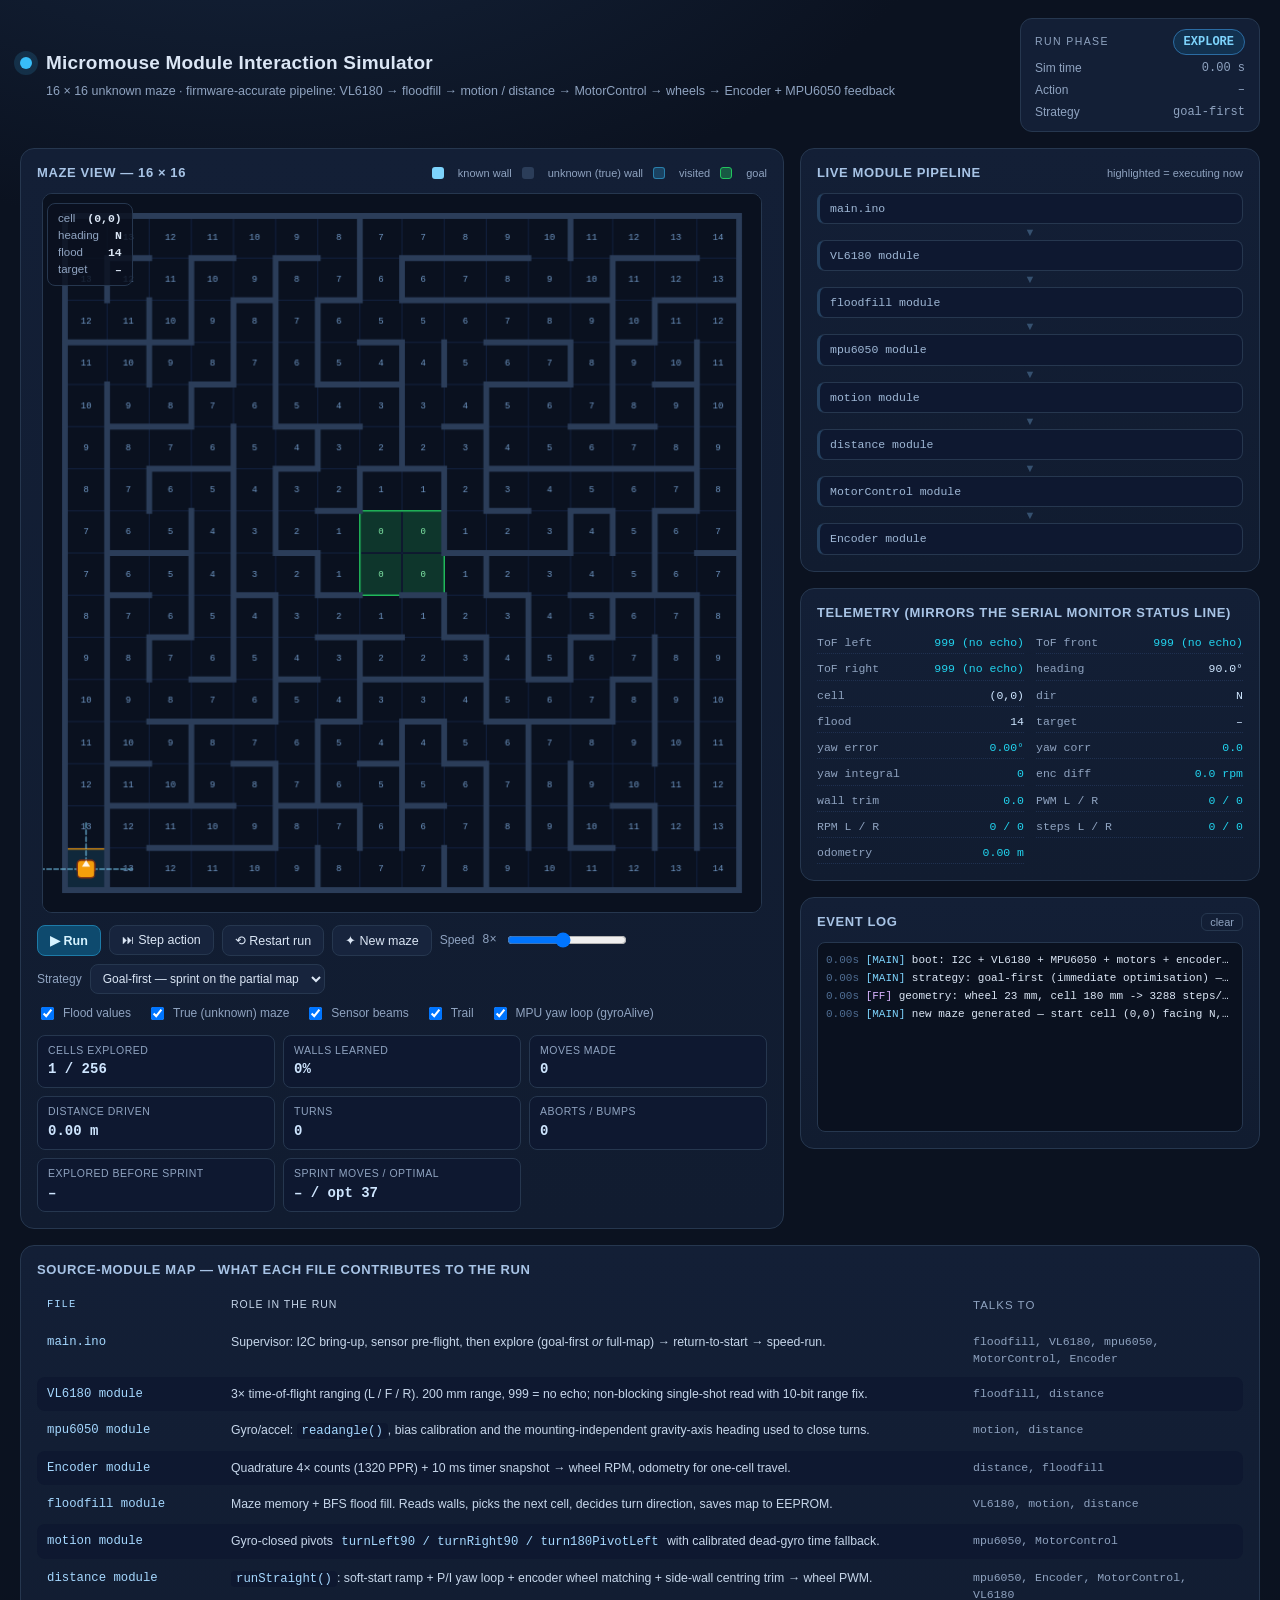
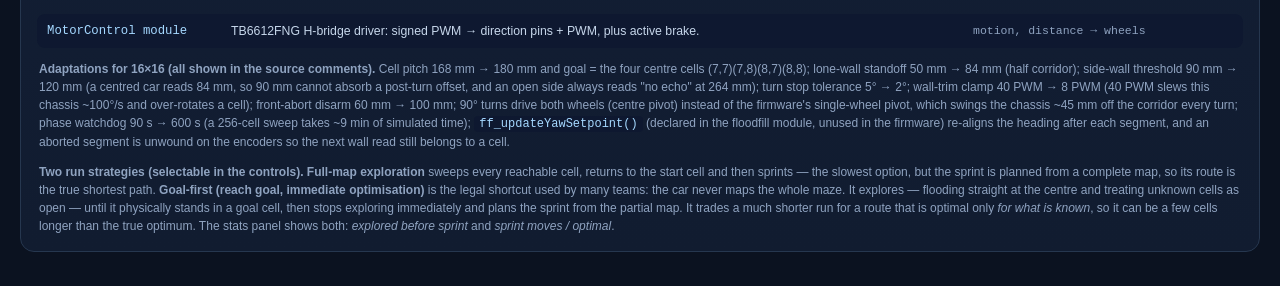
==== commit 8bd36562: "Add goal-first (reach goal, immediate optimisation) strategy" ====
--- a/micromouse-sim.html
+++ b/micromouse-sim.html
@@ -111,6 +111,11 @@
 .mini { background: none; border: 1px solid var(--line); color: var(--dim); border-radius: 6px; font-size: 11px; padding: 2px 8px; cursor: pointer; }
 .slider { display: flex; align-items: center; gap: 8px; font-size: 12px; color: var(--dim); }
 .slider input { width: 120px; }
+.slider select {
+  background: var(--panel2); color: var(--txt); border: 1px solid var(--line);
+  border-radius: 8px; padding: 6px 8px; font-size: 12px; cursor: pointer; max-width: 320px;
+}
+.slider select:hover { border-color: #3d5d85; background: #1b2c47; }
 
 .toggles { display: flex; gap: 16px; flex-wrap: wrap; margin-top: 10px; font-size: 12px; color: var(--dim); }
 .toggles label { display: flex; gap: 6px; align-items: center; cursor: pointer; }
@@ -207,6 +212,9 @@
     <div class="phase-row small">
       <span>Action</span><span id="actionName" class="mono">–</span>
     </div>
+    <div class="phase-row small">
+      <span>Strategy</span><span id="strategyLabel" class="mono">goal-first</span>
+    </div>
   </div>
 </header>
 
@@ -243,6 +251,13 @@
         Speed <span id="speedLabel" class="mono">8×</span>
         <input id="speedRange" type="range" min="1" max="16" step="1" value="8" />
       </label>
+      <label class="slider" title="Goal-first (reach goal, immediate optimisation): explore only until the car reaches a centre cell, then plan and sprint on the partial map. Full-map: sweep every reachable cell first, then return and sprint.">
+        Strategy
+        <select id="strategySel">
+          <option value="GOAL_FIRST" selected>Goal-first — sprint on the partial map</option>
+          <option value="FULL_MAP">Full map — sweep all cells first</option>
+        </select>
+      </label>
     </div>
 
     <div class="toggles">
@@ -261,6 +276,8 @@
       <div class="stat"><span>distance driven</span><b id="stDist">0.00 m</b></div>
       <div class="stat"><span>turns</span><b id="stTurns">0</b></div>
       <div class="stat"><span>aborts / bumps</span><b id="stAborts">0</b></div>
+      <div class="stat"><span>explored before sprint</span><b id="stBefore">–</b></div>
+      <div class="stat"><span>sprint moves / optimal</span><b id="stSprint">–</b></div>
     </div>
   </section>
 
@@ -292,7 +309,7 @@
     <div class="modrow head">
       <span>File</span><span>Role in the run</span><span>Talks to</span>
     </div>
-    <div class="modrow"><span class="mono">main.ino</span><span>Supervisor: I2C bring-up, sensor pre-flight, then explore → return-to-start → speed-run.</span><span class="mono">floodfill, VL6180, mpu6050, MotorControl, Encoder</span></div>
+    <div class="modrow"><span class="mono">main.ino</span><span>Supervisor: I2C bring-up, sensor pre-flight, then explore (goal-first <em>or</em> full-map) → return-to-start → speed-run.</span><span class="mono">floodfill, VL6180, mpu6050, MotorControl, Encoder</span></div>
     <div class="modrow"><span class="mono">VL6180 module</span><span>3&times; time-of-flight ranging (L / F / R). 200&nbsp;mm range, 999 = no echo; non-blocking single-shot read with 10-bit range fix.</span><span class="mono">floodfill, distance</span></div>
     <div class="modrow"><span class="mono">mpu6050 module</span><span>Gyro/accel: <code>readangle()</code>, bias calibration and the mounting-independent gravity-axis heading used to close turns.</span><span class="mono">motion, distance</span></div>
     <div class="modrow"><span class="mono">Encoder module</span><span>Quadrature 4&times; counts (1320&nbsp;PPR) + 10&nbsp;ms timer snapshot → wheel RPM, odometry for one-cell travel.</span><span class="mono">distance, floodfill</span></div>
@@ -316,9 +333,20 @@
     <code>ff_updateYawSetpoint()</code> (declared in the floodfill module, unused in the firmware) re-aligns the heading after
     each segment, and an aborted segment is unwound on the encoders so the next wall read still belongs to a cell.
   </p>
+  <p class="note">
+    <b>Two run strategies (selectable in the controls).</b>
+    <b>Full-map exploration</b> sweeps every reachable cell, returns to the start cell and then sprints &mdash; the slowest
+    option, but the sprint is planned from a complete map, so its route is the true shortest path.
+    <b>Goal-first (reach goal, immediate optimisation)</b> is the legal shortcut used by many teams: the car never maps the
+    whole maze. It explores &mdash; flooding straight at the centre and treating unknown cells as open &mdash; until it
+    physically stands in a goal cell, then stops exploring immediately and plans the sprint from the partial map. It trades
+    a much shorter run for a route that is optimal only <i>for what is known</i>, so it can be a few cells longer than the
+    true optimum. The stats panel shows both: <i>explored before sprint</i> and <i>sprint moves / optimal</i>.
+  </p>
 </section>
 
 <script>
+/* ===== js/maze.js ===== */
 /* ============================================================================
    maze.js — 16x16 maze model, wall geometry and VL6180 ray-cast sensor physics
    ----------------------------------------------------------------------------
@@ -513,8 +541,7 @@
 }
 
 
-/* ------------------------------------------------------------------ */
-
+/* ===== js/modules.js ===== */
 /* ============================================================================
    modules.js — JavaScript twins of the Grizzly firmware modules
    ----------------------------------------------------------------------------
@@ -884,8 +911,7 @@
 
  
 
-/* ------------------------------------------------------------------ */
-
+/* ===== js/solver.js ===== */
 /* ============================================================================
    solver.js — floodfill module (map + BFS solver) and the main.ino supervisor
    ----------------------------------------------------------------------------
@@ -902,14 +928,46 @@
 const CELLS = MAZE_N * MAZE_N;
 const GOAL_CELLS = [idx(7, 7), idx(7, 8), idx(8, 7), idx(8, 8)];
 
+/* --------------------------- run strategy -----------------------------------
+   Two legal micromouse strategies. Both finish with a speed run from the start
+   cell to the centre; they differ only in how much of the maze is mapped first.
+
+   FULL_MAP    sweep every reachable cell, then return to start and sprint.
+               Slowest, but the sprint is computed from a complete map, so the
+               route is the true shortest path.
+
+   GOAL_FIRST  "reach goal, immediate optimisation": the mouse stops exploring
+               the moment it physically stands in a goal cell, then plans and
+               runs the sprint on the partial map it has. Much shorter run; the
+               route is optimal *for what is known*, so it can be a few cells
+               longer than the true shortest path.                            */
+let STRATEGY = 'GOAL_FIRST';
+const STRATEGY_NAME = { GOAL_FIRST: 'goal-first (immediate optimisation)', FULL_MAP: 'full-map exploration' };
+function setStrategy(s) { STRATEGY = (s === 'FULL_MAP') ? 'FULL_MAP' : 'GOAL_FIRST'; }
+
 const FF = {
   flood: [], startCell: 0, currentCell: 0, targetCell: 0,
   startDir: 0, currentDir: 0, leftDir: 0, rightDir: 0,
   cachedLv: 999, cachedRv: 999, readLeftNext: true, wallCenterTrim: 0, wallTrimSign: 1,
   frontMm: 999,
 
+  /* Provisional "do not use" edges. A move can abort without the wall being
+     written into the map (for instance when the car is rubbing a side wall and
+     the front reading is not trusted). Without this, the flood keeps proposing
+     the same blocked corridor and the run deadlocks on it. */
+  avoid: null,
+  // Edges the mouse has actually *observed*: the three sides it scans in a cell
+  // plus every corridor it has driven through. An edge that is seen and carries
+  // no wall is safe to drive; anything else is still unknown. The goal-first
+  // strategy plans its return and its sprint on seen edges only, so the sprint
+  // can never be stopped by a wall the mouse has not met yet.
+  seen: null,
+  safeOnly: false,
   begin() {
     this.flood = [];
+    this.avoid = new Uint8Array(CELLS);
+    this.seen = new Uint8Array(CELLS);
+    this.safeOnly = false;
     for (let i = 0; i < CELLS; i++) this.flood.push({ flood: 255, nb: 0, visited: 0 });
     this.startCell = 0; this.currentCell = 0; this.startDir = DIR_N;
     this.currentDir = DIR_N;
@@ -931,11 +989,34 @@
       const loc = q[h++];
       const cur = this.flood[loc].flood;
       for (let d = 0; d < 4; d++) {
-        if (!this.neighbourValid(loc, d)) continue;
-        if (this.wallExists(loc, d)) continue;
+        if (!this.passable(loc, d)) continue;
         const n = loc + DIR_DR[d] * MAZE_N + DIR_DC[d];
         if (this.flood[n].flood > cur + 1) { this.flood[n].flood = cur + 1; q.push(n); }
       }
+    }
+  },
+
+  // an edge the planner may use: inside the maze, no known wall, not provisionally
+  // blocked, and (in safe mode) actually observed by a sensor or by driving it
+  passable(loc, d) {
+    if (!this.neighbourValid(loc, d)) return false;
+    if (this.wallExists(loc, d)) return false;
+    if (this.avoid[loc] & (1 << d)) return false;
+    if (this.safeOnly && !(this.seen[loc] & (1 << d))) return false;
+    return true;
+  },
+  markSeen(loc, d) {                      // both sides, like markWall()
+    this.seen[loc] |= (1 << d);
+    if (this.neighbourValid(loc, d)) {
+      const n = loc + DIR_DR[d] * MAZE_N + DIR_DC[d];
+      this.seen[n] |= (1 << ((d + 2) % 4));
+    }
+  },
+  markAvoid(loc, d) {                     // both sides, so the flood stays symmetric
+    this.avoid[loc] |= (1 << d);
+    if (this.neighbourValid(loc, d)) {
+      const n = loc + DIR_DR[d] * MAZE_N + DIR_DC[d];
+      this.avoid[n] |= (1 << ((d + 2) % 4));
     }
   },
 
@@ -969,8 +1050,7 @@
     while (h < q.length) {
       const loc = q[h++];
       for (let d = 0; d < 4; d++) {
-        if (!this.neighbourValid(loc, d)) continue;
-        if (this.wallExists(loc, d)) continue;
+        if (!this.passable(loc, d)) continue;
         const n = loc + DIR_DR[d] * MAZE_N + DIR_DC[d];
         if (dist[n] !== -1) continue;
         dist[n] = dist[loc] + 1;
@@ -984,10 +1064,12 @@
   // ---- ff_updateTargetCell(): step down the flood gradient ---------------
   updateTargetCell() {
     const scoreOf = [0, 1, 2, 1];                        // prefer going straight
-    let best = this.currentCell, bestD = 255, bestScore = 3;
+    // Strictly downhill only: with a symmetric passability mask the flood is a
+    // consistent distance field, so a strictly lower neighbour always exists and
+    // accepting lateral/uphill steps is what makes a run oscillate A->B->A.
+    let best = this.currentCell, bestD = this.flood[this.currentCell].flood, bestScore = 3;
     for (let d = 0; d < 4; d++) {
-      if (this.wallExists(this.currentCell, d)) continue;
-      if (!this.neighbourValid(this.currentCell, d)) continue;   // maze border
+      if (!this.passable(this.currentCell, d)) continue;
       const n = this.currentCell + DIR_DR[d] * MAZE_N + DIR_DC[d];
       const nd = this.flood[n].flood;
       const score = scoreOf[(d + 4 - this.currentDir) % 4];
@@ -1065,7 +1147,13 @@
     this.speedPath = [];
     this.target = -1; this.rel = 0; this.absDir = DIR_N;
     this.phaseStart = 0;
+    this.cellsAtGoal = 0; this.timeAtGoalMs = 0;   // exploration cost before the sprint
+    this.sprintLen = 0;                            // cells in the final speed run
     this.ctx.log('MAIN', 'boot: I2C + VL6180 + MPU6050 + motors + encoders OK — flood-fill run armed');
+    this.ctx.log('MAIN', `strategy: ${STRATEGY_NAME[STRATEGY]}` +
+      (STRATEGY === 'GOAL_FIRST'
+        ? ' — explore only until the centre is reached, then optimise and sprint'
+        : ' — map every reachable cell, return to start, then sprint'));
     this.ctx.log('FF', `geometry: wheel ${WHEEL_DIAMETER_MM} mm, cell ${CELL_MM} mm -> ${STEPS_PER_CELL} steps/cell`);
   }
 
@@ -1092,6 +1180,10 @@
       },
       done() {
         const left = this.votes[0] >= 2, front = this.votes[1] >= 2, right = this.votes[2] >= 2;
+        // whatever the vote says, these three sides are now observed
+        FF.markSeen(FF.currentCell, FF.leftDir);
+        FF.markSeen(FF.currentCell, FF.currentDir);
+        FF.markSeen(FF.currentCell, FF.rightDir);
         if (left) FF.markWall(FF.currentCell, FF.leftDir);
         if (front) FF.markWall(FF.currentCell, FF.currentDir);
         if (right) FF.markWall(FF.currentCell, FF.rightDir);
@@ -1115,16 +1207,37 @@
       update() {
         ctxActive('FF', mode === 'explore'
           ? 'findNearestUnvisitedCell() + setFloodToTargets() + BFS'
-          : 'setFloodToTargets(goal) + BFS');
+          : (mode === 'start'
+            ? 'setFloodToTargets(startCell) + BFS'
+            : 'setFloodToTargets(goal) + BFS'));
         return r.t - this.t0 >= 20;
       },
       done() {
-        if (mode === 'explore') {
-          const nxt = FF.findNearestUnvisited();
-          if (nxt < 0) { sup.target = -1; return; }
-          FF.setFloodToTargets([nxt, nxt, nxt, nxt]);
+        // goal-first plans its return and its sprint on the corridors it has
+        // actually observed, so an unknown wall cannot stop the sprint.
+        FF.safeOnly = (STRATEGY === 'GOAL_FIRST' && (mode === 'goal' || mode === 'start'));
+        const flood = () => {
+          if (mode === 'explore') {
+            const nxt = FF.findNearestUnvisited();
+            if (nxt < 0) return false;
+            FF.setFloodToTargets([nxt, nxt, nxt, nxt]);
+          } else if (mode === 'goal' || mode === 'seek') {
+            FF.setFloodToTargets(GOAL_CELLS);
+          } else {
+            FF.setFloodToTargets([FF.startCell, FF.startCell, FF.startCell, FF.startCell]);
+          }
+          return true;
+        };
+        if (!flood()) { FF.safeOnly = false; sup.target = -1; return; }
+        sup.target = FF.updateTargetCell();
+        if (sup.target === FF.currentCell && FF.safeOnly) {
+          // nothing reachable over observed corridors — fall back to the
+          // optimistic map (unknown treated as open) and take the risk
+          FF.safeOnly = false;
+          flood();
+          sup.target = FF.updateTargetCell();
         }
-        sup.target = FF.updateTargetCell();
+        FF.safeOnly = false;
         if (sup.target === FF.currentCell) { sup.target = -1; return; }
         sup.absDir = FF.absDirTo(sup.target);
         sup.rel = (sup.absDir + 4 - FF.currentDir) % 4;
@@ -1228,6 +1341,7 @@
     const targetSteps = Math.round(clamp(along, 0.45 * CELL_MM, 1.6 * CELL_MM) * STEPS_PER_MM);
     return {
       type: 'drive', r, target: targetSteps, start: r.t, ok: false, reason: '',
+      fromCell: FF.currentCell,
       frontStreak: 0, prevM: 999, lastFront: 0, lastSide: 0,
       update(dt) {
         const c = Encoder.counts(r);
@@ -1300,13 +1414,15 @@
   nextAction(sub) {
     if (!sub) return null;
     if (this.phase === 'EXPLORE' && sub === 'scan') {
-      if (FF.allVisited()) return this.finishExplore();
+      if (this.exploreComplete()) return this.finishExplore();
       return this.actScan();
     }
     if (sub === 'plan') {
       if (this.phase === 'RETURN' && FF.currentCell === FF.startCell) return this.finishPhase();
       if (this.phase === 'SPEED' && GOAL_CELLS.includes(FF.currentCell)) return this.finishPhase();
-      return this.actPlan(this.phase === 'EXPLORE' ? 'explore' : 'goal');
+      return this.actPlan(this.phase === 'EXPLORE'
+        ? this.exploreMode()
+        : (this.phase === 'RETURN' ? 'start' : 'goal'));
     }
     if (sub === 'turn') {
       if (this.target < 0 || this.rel === 0) return null;
@@ -1317,8 +1433,37 @@
     return null;
   }
 
+  /* Has the exploration phase done its job? FULL_MAP wants every reachable cell;
+     GOAL_FIRST is satisfied the moment the car stands in a goal cell. */
+  exploreComplete() {
+    if (STRATEGY === 'GOAL_FIRST' && GOAL_CELLS.includes(FF.currentCell)) return true;
+    return FF.allVisited();
+  }
+
+  /* What the explorer floods toward. GOAL_FIRST aims straight at the centre: the
+     flood treats unknown cells as open, so the car commits to the shortest
+     *optimistic* route and simply re-plans when a wall turns up. If the centre is
+     unreachable even optimistically, or the optimistic route keeps running into
+     walls, it falls back to ordinary nearest-unvisited sweeping. */
+  exploreMode() {
+    if (STRATEGY !== 'GOAL_FIRST') return 'explore';
+    FF.setFloodToTargets(GOAL_CELLS);
+    if (FF.flood[FF.currentCell].flood === 255) return 'explore';
+    if (this.consecFail >= 2) return 'explore';
+    return 'seek';                      // optimistic run at the centre
+  }
+
   finishExplore() {
-    this.ctx.log('FF', `explore complete: ${FF.visitedCount()} cells mapped — FF_saveMap() to EEPROM`);
+    const cells = FF.visitedCount();
+    this.cellsAtGoal = cells;
+    this.timeAtGoalMs = this.r.t;
+    if (STRATEGY === 'GOAL_FIRST' && GOAL_CELLS.includes(FF.currentCell)) {
+      this.ctx.log('MAIN', `CENTRE REACHED after ${cells}/${CELLS} cells ` +
+        `(${(cells / CELLS * 100).toFixed(0)}% of the maze) at ${(this.r.t / 1000).toFixed(1)} s — ` +
+        `exploration stopped, optimising the partial map now`);
+    } else {
+      this.ctx.log('FF', `explore complete: ${cells} cells mapped — FF_saveMap() to EEPROM`);
+    }
     this.phase = 'RETURN';
     this.sub = undefined;
     this.target = -1;
@@ -1338,7 +1483,10 @@
       FF.setFloodToTargets(GOAL_CELLS);
       return null;
     }
-    this.ctx.log('MAIN', `GOAL REACHED in cell ${FF.currentCell} — run finished`);
+    this.sprintLen = this.speedPath.length;
+    this.ctx.log('MAIN', `GOAL REACHED in cell ${FF.currentCell} — run finished ` +
+      `(sprint ${this.sprintLen} cells, ${(this.r.t / 1000).toFixed(1)} s total, ` +
+      `${STRATEGY === 'GOAL_FIRST' ? this.cellsAtGoal : FF.visitedCount()} cells explored)`);
     this.phase = 'DONE';
     MotorControl.brake(this.r);
     return null;
@@ -1386,6 +1534,7 @@
     }
     if (a.type === 'drive') {
       if (a.ok) {
+        FF.markSeen(a.fromCell, FF.currentDir);   // driven through: certainly open
         FF.currentCell = this.target;
         FF.flood[FF.currentCell].visited = 1;
         this.moves++;
@@ -1396,7 +1545,12 @@
       } else {
         this.aborts++;
         this.consecFail++;
-        this.ctx.log('FF', `move ${a.reason} — re-planning from cell ${FF.currentCell}`);
+        // Provisional block: even when the wall is not written into the map (the
+        // reading was not trusted), the planner must stop proposing this corridor,
+        // otherwise the optimistic goal-first route deadlocks on it.
+        if (a.reason !== 'TIMEOUT') FF.markAvoid(FF.currentCell, FF.currentDir);
+        this.ctx.log('FF', `move ${a.reason} — re-planning from cell ${FF.currentCell}` +
+          (a.reason === 'TIMEOUT' ? '' : ` (edge ${DIR_NAME[FF.currentDir]} marked unusable)`));
         if ((a.reason === 'FRONT_WALL' || a.reason === 'BLOCKED') && (a.abortSteps || 0) > 40) {
           this.action = this.actRecover(a.abortSteps);   // unwind to the cell centre
           return;
@@ -1423,8 +1577,7 @@
 function setActiveReporter(fn) { ctxActive = fn; }
 
 
-/* ------------------------------------------------------------------ */
-
+/* ===== js/app.js ===== */
 /* ============================================================================
    app.js — rendering, telemetry, pipeline display and the animation clock
    ========================================================================== */
@@ -1558,6 +1711,38 @@
   document.getElementById('stDist').textContent = (robot.odometer / 1000).toFixed(2) + ' m';
   document.getElementById('stTurns').textContent = String(sup ? sup.turns : 0);
   document.getElementById('stAborts').textContent = String(sup ? sup.aborts : 0);
+
+  document.getElementById('strategyLabel').textContent =
+    STRATEGY === 'GOAL_FIRST' ? 'goal-first' : 'full-map';
+  document.getElementById('stBefore').textContent = sup && sup.cellsAtGoal
+    ? `${sup.cellsAtGoal} cells · ${(sup.timeAtGoalMs / 1000).toFixed(0)} s`
+    : '–';
+  const opt = optimalRouteLen();
+  document.getElementById('stSprint').textContent =
+    (sup && sup.sprintLen ? String(sup.sprintLen) : '–') + ` / opt ${opt < 0 ? '?' : opt}`;
+}
+
+/* Shortest start->centre route through the TRUE maze (BFS). Used only as a
+   yardstick in the stats panel: it shows how close a sprint planned from a
+   partial map (goal-first) gets to the unbeatable full-map route. */
+function optimalRouteLen() {
+  const dist = new Int16Array(CELLS).fill(-1);
+  const q = [0];
+  dist[0] = 0;
+  let h = 0;
+  while (h < q.length) {
+    const loc = q[h++];
+    if (GOAL_CELLS.includes(loc)) return dist[loc];
+    for (let d = 0; d < 4; d++) {
+      if (!FF.neighbourValid(loc, d)) continue;
+      if (maze.walls[loc] & (1 << d)) continue;
+      const n = loc + DIR_DR[d] * MAZE_N + DIR_DC[d];
+      if (dist[n] !== -1) continue;
+      dist[n] = dist[loc] + 1;
+      q.push(n);
+    }
+  }
+  return -1;
 }
 
 function wallLearnPct() {
@@ -1805,6 +1990,11 @@
 document.getElementById('showTruth').onchange = (e) => showTruth = e.target.checked;
 document.getElementById('showSensors').onchange = (e) => showSensors = e.target.checked;
 document.getElementById('showTrail').onchange = (e) => showTrail = e.target.checked;
+document.getElementById('strategySel').onchange = (e) => {
+  setStrategy(e.target.value);
+  addLog('MAIN', `strategy selected: ${STRATEGY_NAME[STRATEGY]} — restarting the run`);
+  boot(false);
+};
 document.getElementById('gyroAlive').onchange = (e) => {
   GYRO_ALIVE = e.target.checked;
   robot.gyroAlive = GYRO_ALIVE;
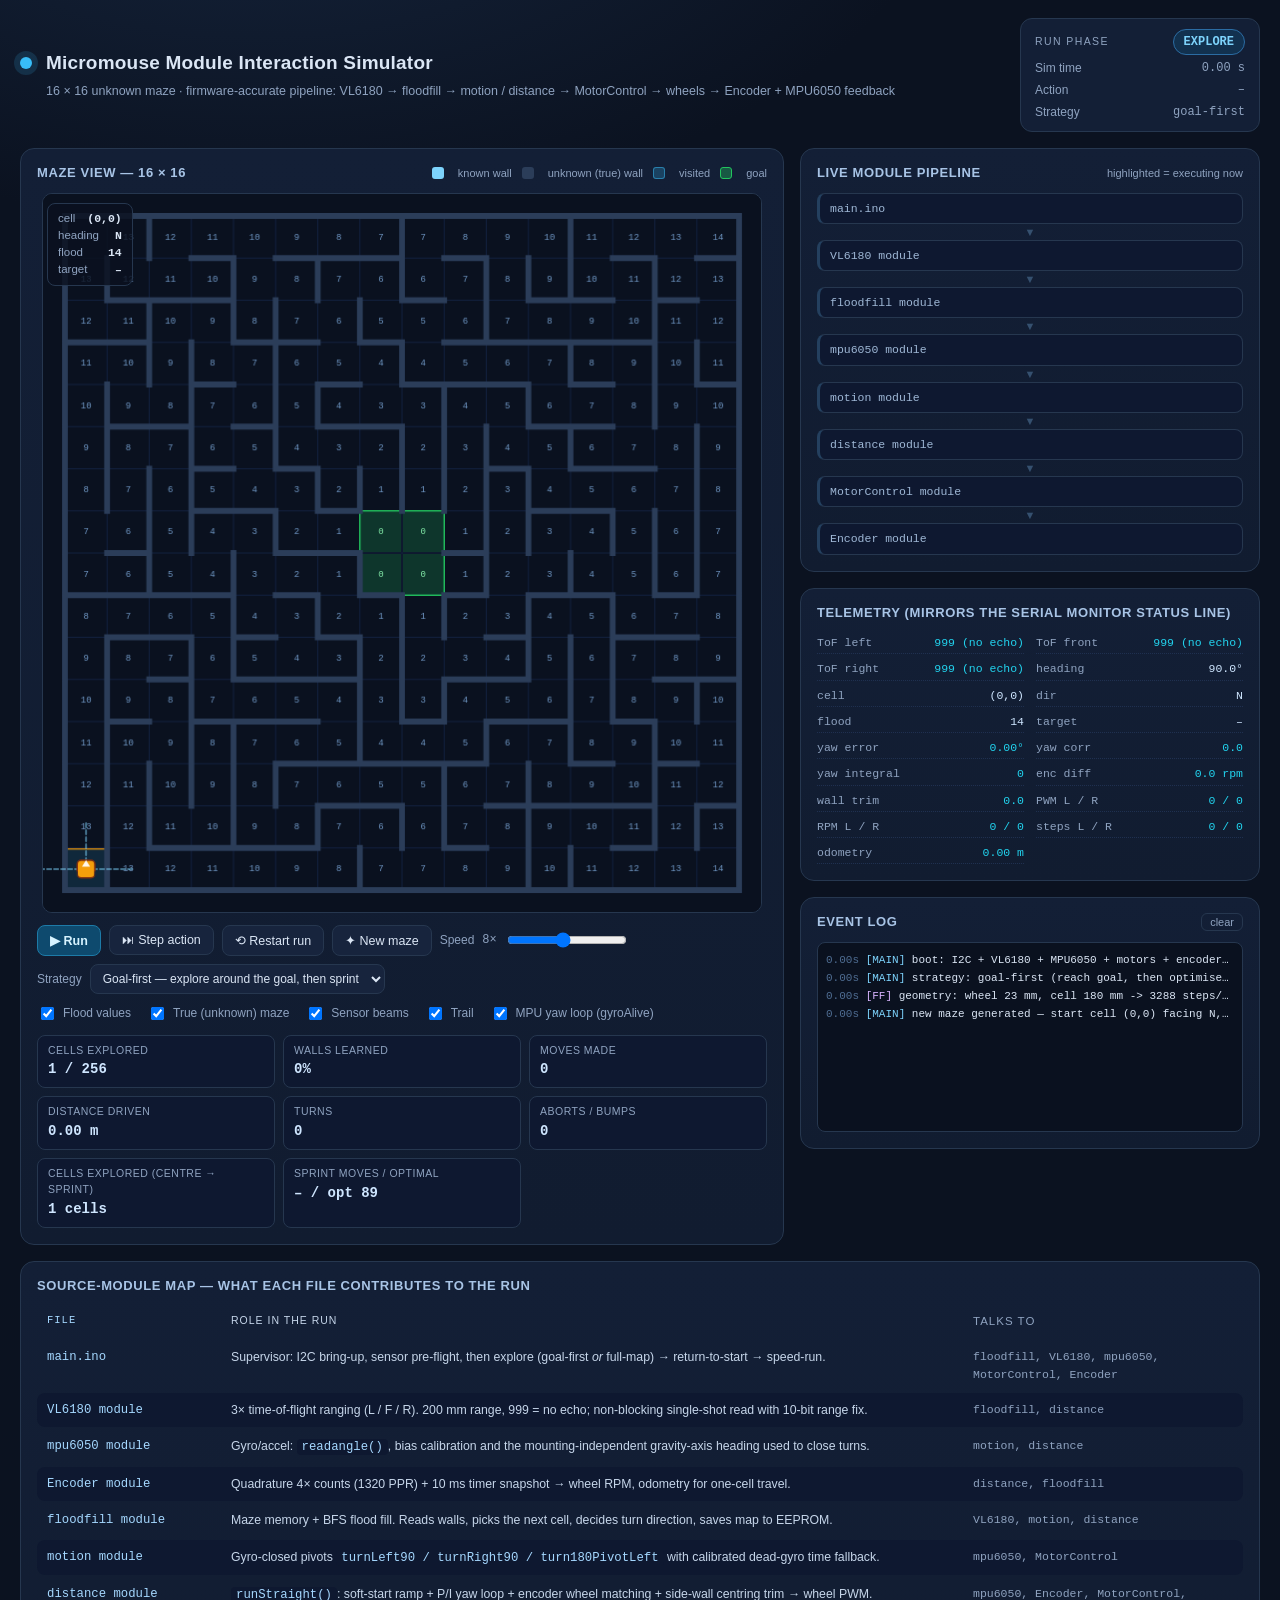
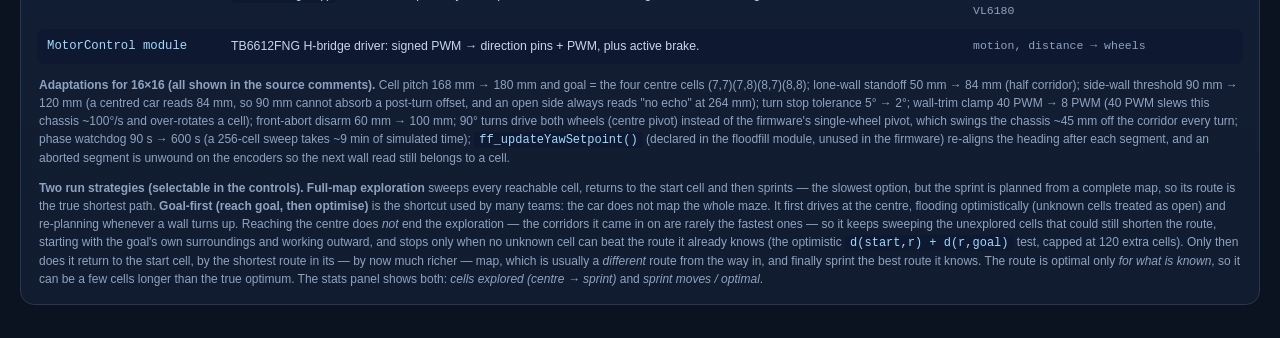
==== commit 5660152c: "Goal-first: keep exploring around the goal, then return by the best known route" ====
--- a/micromouse-sim.html
+++ b/micromouse-sim.html
@@ -251,10 +251,10 @@
         Speed <span id="speedLabel" class="mono">8×</span>
         <input id="speedRange" type="range" min="1" max="16" step="1" value="8" />
       </label>
-      <label class="slider" title="Goal-first (reach goal, immediate optimisation): explore only until the car reaches a centre cell, then plan and sprint on the partial map. Full-map: sweep every reachable cell first, then return and sprint.">
+      <label class="slider" title="Goal-first (reach goal, then optimise): find the centre, keep exploring the cells that could still shorten the route, return to start by the shortest known route, then sprint. Full-map: sweep every reachable cell first, then return and sprint.">
         Strategy
         <select id="strategySel">
-          <option value="GOAL_FIRST" selected>Goal-first — sprint on the partial map</option>
+          <option value="GOAL_FIRST" selected>Goal-first — explore around the goal, then sprint</option>
           <option value="FULL_MAP">Full map — sweep all cells first</option>
         </select>
       </label>
@@ -276,7 +276,7 @@
       <div class="stat"><span>distance driven</span><b id="stDist">0.00 m</b></div>
       <div class="stat"><span>turns</span><b id="stTurns">0</b></div>
       <div class="stat"><span>aborts / bumps</span><b id="stAborts">0</b></div>
-      <div class="stat"><span>explored before sprint</span><b id="stBefore">–</b></div>
+      <div class="stat"><span>cells explored (centre → sprint)</span><b id="stBefore">–</b></div>
       <div class="stat"><span>sprint moves / optimal</span><b id="stSprint">–</b></div>
     </div>
   </section>
@@ -337,11 +337,16 @@
     <b>Two run strategies (selectable in the controls).</b>
     <b>Full-map exploration</b> sweeps every reachable cell, returns to the start cell and then sprints &mdash; the slowest
     option, but the sprint is planned from a complete map, so its route is the true shortest path.
-    <b>Goal-first (reach goal, immediate optimisation)</b> is the legal shortcut used by many teams: the car never maps the
-    whole maze. It explores &mdash; flooding straight at the centre and treating unknown cells as open &mdash; until it
-    physically stands in a goal cell, then stops exploring immediately and plans the sprint from the partial map. It trades
-    a much shorter run for a route that is optimal only <i>for what is known</i>, so it can be a few cells longer than the
-    true optimum. The stats panel shows both: <i>explored before sprint</i> and <i>sprint moves / optimal</i>.
+    <b>Goal-first (reach goal, then optimise)</b> is the shortcut used by many teams: the car does not map the whole maze.
+    It first drives at the centre, flooding optimistically (unknown cells treated as open) and re-planning whenever a wall
+    turns up. Reaching the centre does <i>not</i> end the exploration &mdash; the corridors it came in on are rarely the
+    fastest ones &mdash; so it keeps sweeping the unexplored cells that could still shorten the route, starting with the
+    goal's own surroundings and working outward, and stops only when no unknown cell can beat the route it already knows
+    (the optimistic <code>d(start,r) + d(r,goal)</code> test, capped at 120 extra cells). Only then does it return to the
+    start cell, by the shortest route in its &mdash; by now much richer &mdash; map, which is usually a
+    <i>different</i> route from the way in, and finally sprint the best route it knows. The route is optimal only
+    <i>for what is known</i>, so it can be a few cells longer than the true optimum. The stats panel shows both:
+    <i>cells explored (centre &rarr; sprint)</i> and <i>sprint moves / optimal</i>.
   </p>
 </section>
 
@@ -929,21 +934,35 @@
 const GOAL_CELLS = [idx(7, 7), idx(7, 8), idx(8, 7), idx(8, 8)];
 
 /* --------------------------- run strategy -----------------------------------
-   Two legal micromouse strategies. Both finish with a speed run from the start
+   Two legal micromouse strategies. Both end with a speed run from the start
    cell to the centre; they differ only in how much of the maze is mapped first.
 
    FULL_MAP    sweep every reachable cell, then return to start and sprint.
                Slowest, but the sprint is computed from a complete map, so the
                route is the true shortest path.
 
-   GOAL_FIRST  "reach goal, immediate optimisation": the mouse stops exploring
-               the moment it physically stands in a goal cell, then plans and
-               runs the sprint on the partial map it has. Much shorter run; the
-               route is optimal *for what is known*, so it can be a few cells
-               longer than the true shortest path.                            */
+   GOAL_FIRST  "reach goal, then optimise":
+                 1. drive at the centre (unknown cells optimistically open);
+                 2. on arrival keep exploring — the corridors it came in on are
+                    rarely the fastest ones — starting with the goal's own
+                    surroundings and stopping only when no unexplored cell
+                    could still shorten the route it already knows;
+                 3. return to the start cell by the shortest *known* route,
+                    which by then is usually a different one from the way in;
+                 4. sprint the best route in the map.
+               Much shorter than a full sweep; the route is optimal *for what
+               is known*, so it can be a few cells longer than the true
+               shortest path.                                                */
 let STRATEGY = 'GOAL_FIRST';
-const STRATEGY_NAME = { GOAL_FIRST: 'goal-first (immediate optimisation)', FULL_MAP: 'full-map exploration' };
+const STRATEGY_NAME = { GOAL_FIRST: 'goal-first (reach goal, then optimise)', FULL_MAP: 'full-map exploration' };
 function setStrategy(s) { STRATEGY = (s === 'FULL_MAP') ? 'FULL_MAP' : 'GOAL_FIRST'; }
+
+// Ceiling on the post-goal sweep: it may not explore more than this many extra
+// cells, so a maze where every cell still looks promising cannot turn the run
+// into a full sweep. Measured over 16 mazes the sweep stops on its own after
+// ~25 extra cells on average, so this ceiling only ever catches the hard mazes;
+// at 180 the sprint is the true optimum in 16/16 (at 60 it is 14/16).
+const POST_GOAL_MAX_CELLS = 180;
 
 const FF = {
   flood: [], startCell: 0, currentCell: 0, targetCell: 0,
@@ -1061,6 +1080,62 @@
     return -1;
   },
 
+  /* Length of the best route the map currently *proves*: only corridors the
+     mouse has actually observed (scanned or driven) are trusted, everything
+     still unknown counts as blocked. Returns -1 while start and goal are not
+     yet connected over observed corridors. */
+  knownRouteLen() {
+    const save = this.safeOnly;
+    this.safeOnly = true;
+    this.setFloodToTargets(GOAL_CELLS);
+    const L = this.flood[this.startCell].flood;
+    this.safeOnly = save;
+    return L === 255 ? -1 : L;
+  },
+
+  /* Post-goal explorer: which cell is still worth visiting?
+     A cell can only matter if the shortest route that *could* run
+     start -> cell -> goal — unknown cells assumed open, known walls respected —
+     is shorter than the best route the map already proves. Those cells are
+     scored by how far the car would have to drive to reach them, so the sweep
+     starts with the goal's own surroundings and works outward.
+     Returns -1 when no unexplored cell can improve the run any more. */
+  findImprovingUnvisited(bestKnown) {
+    const save = this.safeOnly;
+    this.safeOnly = false;                       // optimistic: unknown = open
+    this.setFloodToTargets([this.startCell]);
+    const dS = this.flood.map(f => f.flood);     // optimistic start -> cell
+    this.setFloodToTargets(GOAL_CELLS);
+    const dG = this.flood.map(f => f.flood);     // optimistic cell -> goal
+    this.safeOnly = save;
+
+    const dist = new Int16Array(CELLS).fill(-1);
+    const q = [this.currentCell];
+    dist[this.currentCell] = 0;
+    let best = -1, bestDrive = 1e9, bestPot = 1e9;
+    let h = 0;
+    while (h < q.length) {
+      const loc = q[h++];
+      const d = dist[loc];
+      if (best >= 0 && d > bestDrive) break;     // BFS order: nothing closer left
+      if (!this.flood[loc].visited && this.flood[loc].nb !== 0x0F &&
+          dS[loc] !== 255 && dG[loc] !== 255 && dS[loc] + dG[loc] < bestKnown) {
+        const pot = dS[loc] + dG[loc];
+        if (d < bestDrive || (d === bestDrive && pot < bestPot)) {
+          best = loc; bestDrive = d; bestPot = pot;
+        }
+      }
+      for (let dd = 0; dd < 4; dd++) {
+        if (!this.passable(loc, dd)) continue;
+        const n = loc + DIR_DR[dd] * MAZE_N + DIR_DC[dd];
+        if (dist[n] !== -1) continue;
+        dist[n] = d + 1;
+        q.push(n);
+      }
+    }
+    return best;
+  },
+
   // ---- ff_updateTargetCell(): step down the flood gradient ---------------
   updateTargetCell() {
     const scoreOf = [0, 1, 2, 1];                        // prefer going straight
@@ -1149,10 +1224,14 @@
     this.phaseStart = 0;
     this.cellsAtGoal = 0; this.timeAtGoalMs = 0;   // exploration cost before the sprint
     this.sprintLen = 0;                            // cells in the final speed run
+    this.reachedGoal = false;                      // first contact with the centre
+    this.postGoalCells = 0;                        // cells mapped after that contact
+    this.exploreTarget = -1;                       // post-goal cell being worked on
     this.ctx.log('MAIN', 'boot: I2C + VL6180 + MPU6050 + motors + encoders OK — flood-fill run armed');
     this.ctx.log('MAIN', `strategy: ${STRATEGY_NAME[STRATEGY]}` +
       (STRATEGY === 'GOAL_FIRST'
-        ? ' — explore only until the centre is reached, then optimise and sprint'
+        ? ' — reach the centre, keep exploring while a better route is possible, ' +
+          'return to start by the best known route, then sprint'
         : ' — map every reachable cell, return to start, then sprint'));
     this.ctx.log('FF', `geometry: wheel ${WHEEL_DIAMETER_MM} mm, cell ${CELL_MM} mm -> ${STEPS_PER_CELL} steps/cell`);
   }
@@ -1207,9 +1286,11 @@
       update() {
         ctxActive('FF', mode === 'explore'
           ? 'findNearestUnvisitedCell() + setFloodToTargets() + BFS'
-          : (mode === 'start'
-            ? 'setFloodToTargets(startCell) + BFS'
-            : 'setFloodToTargets(goal) + BFS'));
+          : (mode === 'post'
+            ? 'findImprovingUnvisited() + setFloodToTargets() + BFS'
+            : (mode === 'start'
+              ? 'setFloodToTargets(startCell) + BFS'
+              : 'setFloodToTargets(goal) + BFS')));
         return r.t - this.t0 >= 20;
       },
       done() {
@@ -1221,6 +1302,9 @@
             const nxt = FF.findNearestUnvisited();
             if (nxt < 0) return false;
             FF.setFloodToTargets([nxt, nxt, nxt, nxt]);
+          } else if (mode === 'post') {
+            if (sup.exploreTarget < 0) return false;
+            FF.setFloodToTargets([sup.exploreTarget, sup.exploreTarget, sup.exploreTarget, sup.exploreTarget]);
           } else if (mode === 'goal' || mode === 'seek') {
             FF.setFloodToTargets(GOAL_CELLS);
           } else {
@@ -1433,34 +1517,63 @@
     return null;
   }
 
-  /* Has the exploration phase done its job? FULL_MAP wants every reachable cell;
-     GOAL_FIRST is satisfied the moment the car stands in a goal cell. */
+  /* Has the exploration phase done its job? FULL_MAP wants every reachable cell.
+     GOAL_FIRST is done once the car has stood in the centre *and* no unexplored
+     cell could still shorten the route it knows (or the post-goal budget ran
+     out). Until the centre has been touched it can never be complete, so a maze
+     where the goal turns out to be unreachable degrades to a full sweep. */
   exploreComplete() {
-    if (STRATEGY === 'GOAL_FIRST' && GOAL_CELLS.includes(FF.currentCell)) return true;
-    return FF.allVisited();
-  }
-
-  /* What the explorer floods toward. GOAL_FIRST aims straight at the centre: the
-     flood treats unknown cells as open, so the car commits to the shortest
-     *optimistic* route and simply re-plans when a wall turns up. If the centre is
-     unreachable even optimistically, or the optimistic route keeps running into
-     walls, it falls back to ordinary nearest-unvisited sweeping. */
+    if (STRATEGY !== 'GOAL_FIRST') return FF.allVisited();
+    if (!this.reachedGoal) return false;
+    if (FF.allVisited()) return true;
+    if (this.postGoalCells >= POST_GOAL_MAX_CELLS) return true;
+    const best = FF.knownRouteLen();
+    if (best < 0) return false;                  // start and goal not yet connected
+    return FF.findImprovingUnvisited(best) < 0;  // nothing left that could help
+  }
+
+  /* What the explorer floods toward.
+       seek  — before the centre is found: straight at it, unknown cells treated
+               as open, re-planning whenever a wall turns up.
+       post  — after the centre is found: the nearest unexplored cell that could
+               still produce a faster route (see findImprovingUnvisited()).
+       explore — plain nearest-unvisited sweeping, used by FULL_MAP and as the
+               fallback when the optimistic route keeps hitting walls. */
   exploreMode() {
     if (STRATEGY !== 'GOAL_FIRST') return 'explore';
-    FF.setFloodToTargets(GOAL_CELLS);
-    if (FF.flood[FF.currentCell].flood === 255) return 'explore';
+    if (!this.reachedGoal) {
+      FF.setFloodToTargets(GOAL_CELLS);
+      if (FF.flood[FF.currentCell].flood === 255) return 'explore';
+      if (this.consecFail >= 2) return 'explore';
+      return 'seek';                      // optimistic run at the centre
+    }
     if (this.consecFail >= 2) return 'explore';
-    return 'seek';                      // optimistic run at the centre
+    const best = FF.knownRouteLen();
+    this.exploreTarget = best < 0 ? FF.findNearestUnvisited() : FF.findImprovingUnvisited(best);
+    return 'post';
+  }
+
+  /* First contact with the centre. For goal-first this is *not* the end of the
+     exploration: the corridors the car drove in on are usually not the fastest
+     ones, so it keeps sweeping the cells that could still shorten the route. */
+  markGoalContact() {
+    this.reachedGoal = true;
+    this.cellsAtGoal = FF.visitedCount();
+    this.timeAtGoalMs = this.r.t;
+    const best = FF.knownRouteLen();
+    this.ctx.log('MAIN', `CENTRE REACHED in cell ${FF.currentCell} — ${this.cellsAtGoal}/${CELLS} cells ` +
+      `(${(this.cellsAtGoal / CELLS * 100).toFixed(0)}% of the maze) at ${(this.r.t / 1000).toFixed(1)} s, ` +
+      `best known route ${best} cells` +
+      (STRATEGY === 'GOAL_FIRST' ? ' — still exploring for a faster one' : ''));
   }
 
   finishExplore() {
     const cells = FF.visitedCount();
-    this.cellsAtGoal = cells;
-    this.timeAtGoalMs = this.r.t;
-    if (STRATEGY === 'GOAL_FIRST' && GOAL_CELLS.includes(FF.currentCell)) {
-      this.ctx.log('MAIN', `CENTRE REACHED after ${cells}/${CELLS} cells ` +
-        `(${(cells / CELLS * 100).toFixed(0)}% of the maze) at ${(this.r.t / 1000).toFixed(1)} s — ` +
-        `exploration stopped, optimising the partial map now`);
+    if (STRATEGY === 'GOAL_FIRST' && this.reachedGoal) {
+      const best = FF.knownRouteLen();
+      this.ctx.log('MAIN', `map optimised: no unexplored cell can beat the ${best}-cell route ` +
+        `— ${cells}/${CELLS} cells mapped (${this.cellsAtGoal} of them before the centre was reached, ` +
+        `${this.postGoalCells} while exploring around it)`);
     } else {
       this.ctx.log('FF', `explore complete: ${cells} cells mapped — FF_saveMap() to EEPROM`);
     }
@@ -1468,7 +1581,8 @@
     this.sub = undefined;
     this.target = -1;
     FF.setFloodToTargets([FF.startCell, FF.startCell, FF.startCell, FF.startCell]);
-    this.ctx.log('MAIN', 'phase 2/3: FF_returnToStart() — driving back to the start cell');
+    this.ctx.log('MAIN', 'phase 2/3: FF_returnToStart() — driving back to the start cell ' +
+      'by the shortest route the map knows (not necessarily the way in)');
     this.phaseStart = this.r.t;
     return null;
   }
@@ -1486,7 +1600,8 @@
     this.sprintLen = this.speedPath.length;
     this.ctx.log('MAIN', `GOAL REACHED in cell ${FF.currentCell} — run finished ` +
       `(sprint ${this.sprintLen} cells, ${(this.r.t / 1000).toFixed(1)} s total, ` +
-      `${STRATEGY === 'GOAL_FIRST' ? this.cellsAtGoal : FF.visitedCount()} cells explored)`);
+      `${FF.visitedCount()} cells explored` +
+      (STRATEGY === 'GOAL_FIRST' ? ` — ${this.cellsAtGoal} before the centre, ${this.postGoalCells} after` : ''));
     this.phase = 'DONE';
     MotorControl.brake(this.r);
     return null;
@@ -1536,7 +1651,11 @@
       if (a.ok) {
         FF.markSeen(a.fromCell, FF.currentDir);   // driven through: certainly open
         FF.currentCell = this.target;
-        FF.flood[FF.currentCell].visited = 1;
+        if (!FF.flood[FF.currentCell].visited) {
+          FF.flood[FF.currentCell].visited = 1;
+          if (this.reachedGoal) this.postGoalCells++;
+        }
+        if (!this.reachedGoal && GOAL_CELLS.includes(FF.currentCell)) this.markGoalContact();
         this.moves++;
         this.consecFail = 0;
         if (this.phase === 'SPEED') this.speedPath.push(FF.currentCell);
@@ -1714,9 +1833,10 @@
 
   document.getElementById('strategyLabel').textContent =
     STRATEGY === 'GOAL_FIRST' ? 'goal-first' : 'full-map';
-  document.getElementById('stBefore').textContent = sup && sup.cellsAtGoal
-    ? `${sup.cellsAtGoal} cells · ${(sup.timeAtGoalMs / 1000).toFixed(0)} s`
-    : '–';
+  const mapped = sup ? FF.visitedCount() : 0;
+  document.getElementById('stBefore').textContent = sup && sup.reachedGoal
+    ? `${sup.cellsAtGoal} → ${mapped} cells · ${(sup.timeAtGoalMs / 1000).toFixed(0)} s to centre`
+    : (sup ? `${mapped} cells` : '–');
   const opt = optimalRouteLen();
   document.getElementById('stSprint').textContent =
     (sup && sup.sprintLen ? String(sup.sprintLen) : '–') + ` / opt ${opt < 0 ? '?' : opt}`;
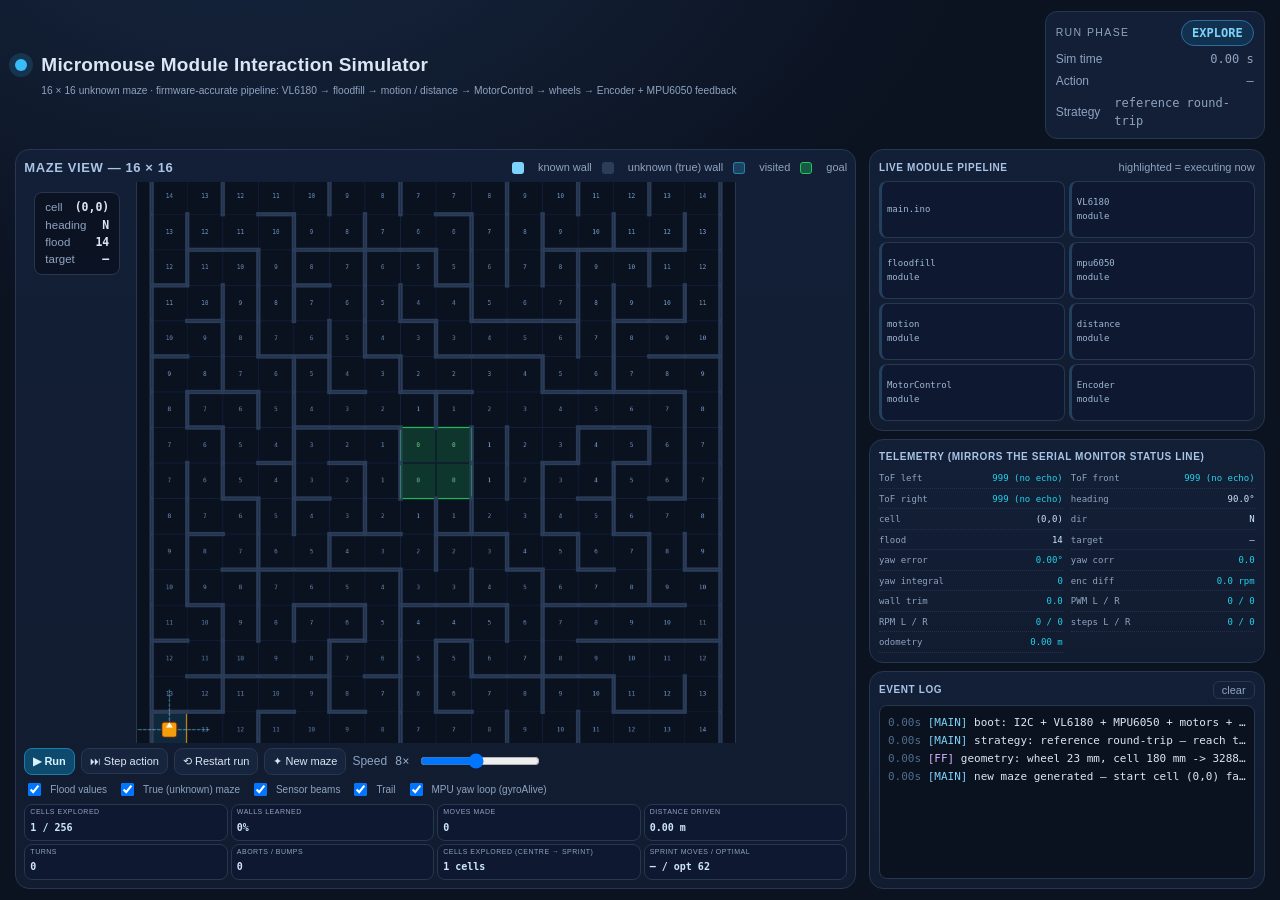
==== commit a6a9bd8d: "Update micromouse simulator Co-authored-by: Copilot <223556219+Copilot@users.noreply.github.com>" ====
--- a/micromouse-sim.html
+++ b/micromouse-sim.html
@@ -188,6 +188,152 @@
 .note { color: var(--dim); font-size: 12px; margin: 12px 2px 0; }
 @media (max-width: 900px) { .modrow { grid-template-columns: 1fr; } }
 
+html, body { width: 100%; height: 100%; min-height: 0; }
+html { overflow: hidden; }
+body {
+  height: 100vh;
+  height: 100dvh;
+  display: grid;
+  grid-template-rows: auto minmax(0, 1fr);
+  gap: 10px;
+  overflow: hidden;
+  padding: clamp(8px, 1.2vh, 16px) clamp(8px, 1.2vw, 18px);
+}
+.topbar { min-width: 0; flex-wrap: nowrap; gap: 12px; margin: 0; }
+.brand { min-width: 0; }
+.brand > div { min-width: 0; }
+.topbar .sub { font-size: clamp(9px, .8vw, 12px); }
+.phasebox { flex: 0 0 220px; min-width: 0; padding: 8px 10px; }
+.layout {
+  min-width: 0;
+  min-height: 0;
+  grid-template-columns: minmax(0, 1.7fr) minmax(300px, .8fr);
+  gap: clamp(8px, 1vw, 14px);
+  align-items: stretch;
+}
+.maze-panel {
+  display: grid;
+  grid-template-rows: auto minmax(0, 1fr) auto auto auto;
+  gap: 5px;
+  min-width: 0;
+  min-height: 0;
+  padding: 8px;
+}
+.maze-panel .panel-head { margin: 0; }
+.canvas-wrap { min-height: 0; align-items: center; overflow: hidden; }
+canvas#mazeCanvas {
+  width: min(100%, calc(100dvh - 300px), 900px);
+  height: auto;
+  aspect-ratio: 1 / 1;
+  max-width: 900px;
+  max-height: none;
+  object-fit: contain;
+}
+.controls, .toggles, .stats { min-width: 0; margin-top: 0; }
+.controls { gap: 6px; }
+.btn { padding: 6px 8px; font-size: 11px; }
+.toggles { gap: 4px 10px; font-size: 10px; }
+.stats { grid-template-columns: repeat(4, minmax(0, 1fr)); gap: 3px; }
+.stat { min-width: 0; padding: 3px 5px; }
+.stat span { font-size: 7px; line-height: 1.1; }
+.stat b { font-size: 10px; }
+.side {
+  display: grid;
+  grid-template-rows: minmax(0, 1.1fr) auto minmax(0, .85fr);
+  min-width: 0;
+  min-height: 0;
+  gap: 8px;
+}
+.side > .panel { min-width: 0; min-height: 0; padding: 9px; }
+.side > .panel:first-child, .side > .panel:last-child {
+  display: grid;
+  grid-template-rows: auto minmax(0, 1fr);
+}
+.side > .panel:last-child { overflow: hidden; }
+.side .panel-head { margin-bottom: 6px; }
+.side .panel-head h2 { font-size: 10px; }
+.pipeline { display: grid; grid-template-columns: repeat(2, minmax(0, 1fr)); gap: 4px; }
+.parrow { display: none; }
+.pcard { grid-template-columns: minmax(0, .8fr) minmax(0, 1.2fr); gap: 5px; padding: 5px; }
+.pcard .pname, .pcard .pmsg { min-width: 0; font-size: 9px; overflow-wrap: anywhere; }
+.pcard .pmsg { min-height: 0; }
+.telemetry { gap: 2px 8px; font-size: 9px; }
+.tel-row { min-width: 0; gap: 4px; }
+.tel-row span, .tel-row b { overflow-wrap: anywhere; }
+.log { height: auto; min-height: 0; }
+.pipeline, .telemetry { min-height: 0; overflow: auto; }
+
+@media (max-width: 700px) {
+  body { gap: 6px; padding: 6px; }
+  .topbar { gap: 6px; }
+  .brand { gap: 8px; }
+  .brand .dot { flex: 0 0 8px; width: 8px; height: 8px; margin-top: 5px; }
+  .topbar h1 { font-size: clamp(11px, 3.4vw, 17px); }
+  .topbar .sub { font-size: 8px; line-height: 1.2; }
+  .phasebox { flex-basis: 145px; padding: 5px 6px; }
+  .phase-row { gap: 4px; }
+  .phase-row.small { font-size: 9px; margin-top: 2px; }
+  .phase-label { font-size: 8px; }
+  .phase-badge { font-size: 9px; padding: 2px 6px; }
+  .layout { grid-template-columns: minmax(0, 1.45fr) minmax(140px, .75fr); gap: 5px; }
+  .maze-panel { gap: 5px; padding: 6px; }
+  .panel-head h2 { font-size: 9px; }
+  .legend-inline { gap: 3px; font-size: 7px; }
+  .key { width: 7px; height: 7px; margin-right: 1px; }
+  .controls { gap: 3px; }
+  .btn { padding: 4px; font-size: 8px; }
+  .slider { gap: 3px; font-size: 8px; }
+  .slider input { width: 54px; }
+  .toggles { gap: 2px 4px; font-size: 7px; }
+  .toggles label { gap: 2px; }
+  .toggles input { margin: 0; }
+  .stats { grid-template-columns: repeat(2, minmax(0, 1fr)); gap: 3px; }
+  .stat { padding: 3px; }
+  .stat span { font-size: 6px; }
+  .stat b { font-size: 8px; }
+  .side { grid-template-rows: minmax(0, 1fr) auto minmax(70px, .7fr); gap: 5px; }
+  .side > .panel { padding: 5px; }
+  .side .panel-head h2 { font-size: 8px; }
+  .hint { font-size: 7px; }
+  .pipeline { grid-template-columns: 1fr; gap: 2px; }
+  .pcard { grid-template-columns: 1fr 1.1fr; gap: 2px; padding: 3px; }
+  .pcard .pname, .pcard .pmsg { font-size: 7px; }
+  .telemetry { grid-template-columns: 1fr; font-size: 7px; }
+  .log { padding: 4px; font-size: 7px; line-height: 1.25; }
+}
+
+@media (max-height: 650px) {
+  body { gap: 5px; padding-top: 5px; padding-bottom: 5px; }
+  .topbar h1 { font-size: 15px; }
+  .topbar .sub { display: none; }
+  .phasebox {
+    display: grid;
+    grid-template-columns: minmax(0, 1fr);
+    gap: 2px 8px;
+    padding: 4px 8px;
+  }
+  .phase-row { grid-column: 1 / -1; }
+  .phase-row.small { margin-top: 1px; }
+  .maze-panel { gap: 4px; padding: 6px; }
+  .controls { flex-wrap: nowrap; gap: 3px; }
+  .btn { padding: 4px 6px; }
+  .toggles { flex-wrap: nowrap; gap: 2px 6px; }
+  .toggles label { white-space: nowrap; }
+  .side { gap: 4px; }
+  .side { grid-template-rows: minmax(0, 1.1fr) minmax(0, 1fr) minmax(0, .75fr); }
+  .side > .panel { padding: 6px; }
+  .pipeline { gap: 2px; }
+  .pipeline { grid-template-columns: repeat(2, minmax(0, 1fr)); }
+  .pcard { padding: 3px 5px; }
+  .telemetry { grid-template-columns: repeat(2, minmax(0, 1fr)); }
+  .log { font-size: 9px; }
+}
+
+@media (max-height: 650px) and (max-width: 700px) {
+  .controls, .toggles { flex-wrap: wrap; }
+  .toggles label { white-space: normal; }
+}
+
 </style>
 </head>
 <body>
@@ -213,14 +359,13 @@
       <span>Action</span><span id="actionName" class="mono">–</span>
     </div>
     <div class="phase-row small">
-      <span>Strategy</span><span id="strategyLabel" class="mono">goal-first</span>
+      <span>Strategy</span><span id="strategyLabel" class="mono">reference round-trip</span>
     </div>
   </div>
 </header>
 
 <main class="layout">
 
-  <!-- ======================= LEFT: MAZE + CONTROLS ======================= -->
   <section class="panel maze-panel">
     <div class="panel-head">
       <h2>Maze view — 16 &times; 16</h2>
@@ -233,7 +378,7 @@
     </div>
 
     <div class="canvas-wrap">
-      <canvas id="mazeCanvas" width="720" height="720" aria-label="Micromouse maze simulation"></canvas>
+      <canvas id="mazeCanvas" width="900" height="900" aria-label="Micromouse maze simulation"></canvas>
       <div id="hud" class="hud">
         <div class="hud-row"><span>cell</span><b id="hudCell" class="mono">(0,0)</b></div>
         <div class="hud-row"><span>heading</span><b id="hudDir" class="mono">N</b></div>
@@ -250,13 +395,6 @@
       <label class="slider">
         Speed <span id="speedLabel" class="mono">8×</span>
         <input id="speedRange" type="range" min="1" max="16" step="1" value="8" />
-      </label>
-      <label class="slider" title="Goal-first (reach goal, then optimise): find the centre, keep exploring the cells that could still shorten the route, return to start by the shortest known route, then sprint. Full-map: sweep every reachable cell first, then return and sprint.">
-        Strategy
-        <select id="strategySel">
-          <option value="GOAL_FIRST" selected>Goal-first — explore around the goal, then sprint</option>
-          <option value="FULL_MAP">Full map — sweep all cells first</option>
-        </select>
       </label>
     </div>
 
@@ -281,74 +419,22 @@
     </div>
   </section>
 
-  <!-- ======================= RIGHT: PIPELINE + TELEMETRY ================= -->
   <section class="side">
-
     <div class="panel">
       <div class="panel-head"><h2>Live module pipeline</h2><span class="hint">highlighted = executing now</span></div>
       <div id="pipeline" class="pipeline"></div>
     </div>
-
     <div class="panel">
       <div class="panel-head"><h2>Telemetry (mirrors the serial monitor status line)</h2></div>
       <div id="tel" class="telemetry"></div>
     </div>
-
     <div class="panel">
       <div class="panel-head"><h2>Event log</h2><button id="btnClearLog" class="mini">clear</button></div>
       <div id="log" class="log"></div>
     </div>
-
   </section>
+
 </main>
-
-<!-- ======================= MODULE REFERENCE ============================= -->
-<section class="panel wide">
-  <div class="panel-head"><h2>Source-module map — what each file contributes to the run</h2></div>
-  <div class="modtable">
-    <div class="modrow head">
-      <span>File</span><span>Role in the run</span><span>Talks to</span>
-    </div>
-    <div class="modrow"><span class="mono">main.ino</span><span>Supervisor: I2C bring-up, sensor pre-flight, then explore (goal-first <em>or</em> full-map) → return-to-start → speed-run.</span><span class="mono">floodfill, VL6180, mpu6050, MotorControl, Encoder</span></div>
-    <div class="modrow"><span class="mono">VL6180 module</span><span>3&times; time-of-flight ranging (L / F / R). 200&nbsp;mm range, 999 = no echo; non-blocking single-shot read with 10-bit range fix.</span><span class="mono">floodfill, distance</span></div>
-    <div class="modrow"><span class="mono">mpu6050 module</span><span>Gyro/accel: <code>readangle()</code>, bias calibration and the mounting-independent gravity-axis heading used to close turns.</span><span class="mono">motion, distance</span></div>
-    <div class="modrow"><span class="mono">Encoder module</span><span>Quadrature 4&times; counts (1320&nbsp;PPR) + 10&nbsp;ms timer snapshot → wheel RPM, odometry for one-cell travel.</span><span class="mono">distance, floodfill</span></div>
-    <div class="modrow"><span class="mono">floodfill module</span><span>Maze memory + BFS flood fill. Reads walls, picks the next cell, decides turn direction, saves map to EEPROM.</span><span class="mono">VL6180, motion, distance</span></div>
-    <div class="modrow"><span class="mono">motion module</span><span>Gyro-closed pivots <code>turnLeft90 / turnRight90 / turn180PivotLeft</code> with calibrated dead-gyro time fallback.</span><span class="mono">mpu6050, MotorControl</span></div>
-    <div class="modrow"><span class="mono">distance module</span><span><code>runStraight()</code>: soft-start ramp + P/I yaw loop + encoder wheel matching + side-wall centring trim → wheel PWM.</span><span class="mono">mpu6050, Encoder, MotorControl, VL6180</span></div>
-    <div class="modrow"><span class="mono">MotorControl module</span><span>TB6612FNG H-bridge driver: signed PWM → direction pins + PWM, plus active brake.</span><span class="mono">motion, distance → wheels</span></div>
-  </div>
-  <p class="note">
-    <b>Adaptations for 16&times;16 (all shown in the source comments).</b>
-    Cell pitch 168&nbsp;mm &rarr; 180&nbsp;mm and goal = the four centre cells (7,7)(7,8)(8,7)(8,8);
-    lone-wall standoff 50&nbsp;mm &rarr; 84&nbsp;mm (half corridor);
-    side-wall threshold 90&nbsp;mm &rarr; 120&nbsp;mm (a centred car reads 84&nbsp;mm, so 90&nbsp;mm cannot absorb a
-    post-turn offset, and an open side always reads "no echo" at 264&nbsp;mm);
-    turn stop tolerance 5&deg; &rarr; 2&deg;;
-    wall-trim clamp 40&nbsp;PWM &rarr; 8&nbsp;PWM (40&nbsp;PWM slews this chassis ~100&deg;/s and over-rotates a cell);
-    front-abort disarm 60&nbsp;mm &rarr; 100&nbsp;mm;
-    90&deg; turns drive both wheels (centre pivot) instead of the firmware's single-wheel pivot, which swings the
-    chassis ~45&nbsp;mm off the corridor every turn;
-    phase watchdog 90&nbsp;s &rarr; 600&nbsp;s (a 256-cell sweep takes ~9&nbsp;min of simulated time);
-    <code>ff_updateYawSetpoint()</code> (declared in the floodfill module, unused in the firmware) re-aligns the heading after
-    each segment, and an aborted segment is unwound on the encoders so the next wall read still belongs to a cell.
-  </p>
-  <p class="note">
-    <b>Two run strategies (selectable in the controls).</b>
-    <b>Full-map exploration</b> sweeps every reachable cell, returns to the start cell and then sprints &mdash; the slowest
-    option, but the sprint is planned from a complete map, so its route is the true shortest path.
-    <b>Goal-first (reach goal, then optimise)</b> is the shortcut used by many teams: the car does not map the whole maze.
-    It first drives at the centre, flooding optimistically (unknown cells treated as open) and re-planning whenever a wall
-    turns up. Reaching the centre does <i>not</i> end the exploration &mdash; the corridors it came in on are rarely the
-    fastest ones &mdash; so it keeps sweeping the unexplored cells that could still shorten the route, starting with the
-    goal's own surroundings and working outward, and stops only when no unknown cell can beat the route it already knows
-    (the optimistic <code>d(start,r) + d(r,goal)</code> test, capped at 120 extra cells). Only then does it return to the
-    start cell, by the shortest route in its &mdash; by now much richer &mdash; map, which is usually a
-    <i>different</i> route from the way in, and finally sprint the best route it knows. The route is optimal only
-    <i>for what is known</i>, so it can be a few cells longer than the true optimum. The stats panel shows both:
-    <i>cells explored (centre &rarr; sprint)</i> and <i>sprint moves / optimal</i>.
-  </p>
-</section>
 
 <script>
 /* ===== js/maze.js ===== */
@@ -933,36 +1019,8 @@
 const CELLS = MAZE_N * MAZE_N;
 const GOAL_CELLS = [idx(7, 7), idx(7, 8), idx(8, 7), idx(8, 8)];
 
-/* --------------------------- run strategy -----------------------------------
-   Two legal micromouse strategies. Both end with a speed run from the start
-   cell to the centre; they differ only in how much of the maze is mapped first.
-
-   FULL_MAP    sweep every reachable cell, then return to start and sprint.
-               Slowest, but the sprint is computed from a complete map, so the
-               route is the true shortest path.
-
-   GOAL_FIRST  "reach goal, then optimise":
-                 1. drive at the centre (unknown cells optimistically open);
-                 2. on arrival keep exploring — the corridors it came in on are
-                    rarely the fastest ones — starting with the goal's own
-                    surroundings and stopping only when no unexplored cell
-                    could still shorten the route it already knows;
-                 3. return to the start cell by the shortest *known* route,
-                    which by then is usually a different one from the way in;
-                 4. sprint the best route in the map.
-               Much shorter than a full sweep; the route is optimal *for what
-               is known*, so it can be a few cells longer than the true
-               shortest path.                                                */
-let STRATEGY = 'GOAL_FIRST';
-const STRATEGY_NAME = { GOAL_FIRST: 'goal-first (reach goal, then optimise)', FULL_MAP: 'full-map exploration' };
-function setStrategy(s) { STRATEGY = (s === 'FULL_MAP') ? 'FULL_MAP' : 'GOAL_FIRST'; }
-
-// Ceiling on the post-goal sweep: it may not explore more than this many extra
-// cells, so a maze where every cell still looks promising cannot turn the run
-// into a full sweep. Measured over 16 mazes the sweep stops on its own after
-// ~25 extra cells on average, so this ceiling only ever catches the hard mazes;
-// at 180 the sprint is the true optimum in 16/16 (at 60 it is 14/16).
-const POST_GOAL_MAX_CELLS = 180;
+/* Reference flood-fill strategy: reach the centre, explore only until a safe
+   alternate return route is known, return to start, then sprint to the centre. */
 
 const FF = {
   flood: [], startCell: 0, currentCell: 0, targetCell: 0,
@@ -977,15 +1035,19 @@
   avoid: null,
   // Edges the mouse has actually *observed*: the three sides it scans in a cell
   // plus every corridor it has driven through. An edge that is seen and carries
-  // no wall is safe to drive; anything else is still unknown. The goal-first
-  // strategy plans its return and its sprint on seen edges only, so the sprint
+  // no wall is safe to drive; anything else is still unknown. The round-trip
+  // strategy plans its return and sprint on seen edges only, so the sprint
   // can never be stopped by a wall the mouse has not met yet.
   seen: null,
+  outboundPath: null,
+  avoidOutboundPath: false,
   safeOnly: false,
   begin() {
     this.flood = [];
     this.avoid = new Uint8Array(CELLS);
     this.seen = new Uint8Array(CELLS);
+    this.outboundPath = new Uint8Array(CELLS);
+    this.avoidOutboundPath = false;
     this.safeOnly = false;
     for (let i = 0; i < CELLS; i++) this.flood.push({ flood: 255, nb: 0, visited: 0 });
     this.startCell = 0; this.currentCell = 0; this.startDir = DIR_N;
@@ -1021,6 +1083,7 @@
     if (!this.neighbourValid(loc, d)) return false;
     if (this.wallExists(loc, d)) return false;
     if (this.avoid[loc] & (1 << d)) return false;
+    if (this.avoidOutboundPath && (this.outboundPath[loc] & (1 << d))) return false;
     if (this.safeOnly && !(this.seen[loc] & (1 << d))) return false;
     return true;
   },
@@ -1037,6 +1100,117 @@
       const n = loc + DIR_DR[d] * MAZE_N + DIR_DC[d];
       this.avoid[n] |= (1 << ((d + 2) % 4));
     }
+  },
+  markOutboundPath(loc, d) {
+    this.outboundPath[loc] |= (1 << d);
+    if (this.neighbourValid(loc, d)) {
+      const n = loc + DIR_DR[d] * MAZE_N + DIR_DC[d];
+      this.outboundPath[n] |= (1 << ((d + 2) % 4));
+    }
+  },
+  isOutboundEdge(loc, d) { return !!(this.outboundPath[loc] & (1 << d)); },
+  hasAlternateReturn() {
+    const safeOnly = this.safeOnly;
+    const avoidOutboundPath = this.avoidOutboundPath;
+    this.safeOnly = true;
+    this.avoidOutboundPath = false;
+    const found = this.findAlternateReturnStep(false) >= 0;
+    this.safeOnly = safeOnly;
+    this.avoidOutboundPath = avoidOutboundPath;
+    return found;
+  },
+  findAlternateReturnTarget() {
+    const safeOnly = this.safeOnly;
+    const avoidOutboundPath = this.avoidOutboundPath;
+    this.safeOnly = false;
+    this.avoidOutboundPath = false;
+    const fromCurrent = this.alternateRouteDistances(this.currentCell, false);
+    const toStart = this.alternateRouteDistancesToStart();
+    let target = -1;
+    let nearest = Number.POSITIVE_INFINITY;
+    for (let cell = 0; cell < CELLS; cell++) {
+      if (cell === this.currentCell || this.flood[cell].visited || this.flood[cell].nb === 0x0F) continue;
+      for (let diverged = 0; diverged <= 1; diverged++) {
+        const state = cell * 2 + diverged;
+        if (fromCurrent[state] < 0 || toStart[state] < 0) continue;
+        if (fromCurrent[state] < nearest) {
+          target = cell;
+          nearest = fromCurrent[state];
+        }
+      }
+    }
+    this.safeOnly = safeOnly;
+    this.avoidOutboundPath = avoidOutboundPath;
+    return target;
+  },
+  alternateRouteDistances(fromCell, alreadyDiverged) {
+    const dist = new Int16Array(CELLS * 2).fill(-1);
+    const queue = [fromCell * 2 + (alreadyDiverged ? 1 : 0)];
+    dist[queue[0]] = 0;
+    let head = 0;
+    while (head < queue.length) {
+      const state = queue[head++];
+      const cell = Math.floor(state / 2);
+      const diverged = state % 2;
+      for (let d = 0; d < 4; d++) {
+        if (!this.passable(cell, d)) continue;
+        const next = cell + DIR_DR[d] * MAZE_N + DIR_DC[d];
+        const nextDiverged = diverged || !this.isOutboundEdge(cell, d);
+        const nextState = next * 2 + (nextDiverged ? 1 : 0);
+        if (dist[nextState] >= 0) continue;
+        dist[nextState] = dist[state] + 1;
+        queue.push(nextState);
+      }
+    }
+    return dist;
+  },
+  alternateRouteDistancesToStart() {
+    const dist = new Int16Array(CELLS * 2).fill(-1);
+    const queue = [this.startCell * 2 + 1];
+    dist[queue[0]] = 0;
+    let head = 0;
+    while (head < queue.length) {
+      const state = queue[head++];
+      const cell = Math.floor(state / 2);
+      const diverged = state % 2;
+      for (let d = 0; d < 4; d++) {
+        if (!this.neighbourValid(cell, d)) continue;
+        const previous = cell + DIR_DR[d] * MAZE_N + DIR_DC[d];
+        const edgeDir = (d + 2) % 4;
+        if (!this.passable(previous, edgeDir)) continue;
+        const outbound = this.isOutboundEdge(previous, edgeDir);
+        const addPrevious = (previousState) => {
+          if (dist[previousState] >= 0) return;
+          dist[previousState] = dist[state] + 1;
+          queue.push(previousState);
+        };
+        if (diverged) {
+          addPrevious(previous * 2 + 1);
+          if (!outbound) addPrevious(previous * 2);
+        } else if (outbound) {
+          addPrevious(previous * 2);
+        }
+      }
+    }
+    return dist;
+  },
+  findAlternateReturnStep(alreadyDiverged) {
+    const diverged = alreadyDiverged ? 1 : 0;
+    const distances = this.alternateRouteDistancesToStart();
+    const directionOrder = this.referenceDirectionOrder();
+    let bestDirection = -1;
+    let bestDistance = Number.POSITIVE_INFINITY;
+    for (const d of directionOrder) {
+      if (!this.passable(this.currentCell, d)) continue;
+      const next = this.currentCell + DIR_DR[d] * MAZE_N + DIR_DC[d];
+      const nextDiverged = diverged || !this.isOutboundEdge(this.currentCell, d);
+      const distance = distances[next * 2 + (nextDiverged ? 1 : 0)];
+      if (distance >= 0 && distance < bestDistance) {
+        bestDirection = d;
+        bestDistance = distance;
+      }
+    }
+    return bestDirection;
   },
 
   neighbourValid(loc, d) {
@@ -1093,62 +1267,25 @@
     return L === 255 ? -1 : L;
   },
 
-  /* Post-goal explorer: which cell is still worth visiting?
-     A cell can only matter if the shortest route that *could* run
-     start -> cell -> goal — unknown cells assumed open, known walls respected —
-     is shorter than the best route the map already proves. Those cells are
-     scored by how far the car would have to drive to reach them, so the sweep
-     starts with the goal's own surroundings and works outward.
-     Returns -1 when no unexplored cell can improve the run any more. */
-  findImprovingUnvisited(bestKnown) {
-    const save = this.safeOnly;
-    this.safeOnly = false;                       // optimistic: unknown = open
-    this.setFloodToTargets([this.startCell]);
-    const dS = this.flood.map(f => f.flood);     // optimistic start -> cell
-    this.setFloodToTargets(GOAL_CELLS);
-    const dG = this.flood.map(f => f.flood);     // optimistic cell -> goal
-    this.safeOnly = save;
-
-    const dist = new Int16Array(CELLS).fill(-1);
-    const q = [this.currentCell];
-    dist[this.currentCell] = 0;
-    let best = -1, bestDrive = 1e9, bestPot = 1e9;
-    let h = 0;
-    while (h < q.length) {
-      const loc = q[h++];
-      const d = dist[loc];
-      if (best >= 0 && d > bestDrive) break;     // BFS order: nothing closer left
-      if (!this.flood[loc].visited && this.flood[loc].nb !== 0x0F &&
-          dS[loc] !== 255 && dG[loc] !== 255 && dS[loc] + dG[loc] < bestKnown) {
-        const pot = dS[loc] + dG[loc];
-        if (d < bestDrive || (d === bestDrive && pot < bestPot)) {
-          best = loc; bestDrive = d; bestPot = pot;
-        }
-      }
-      for (let dd = 0; dd < 4; dd++) {
-        if (!this.passable(loc, dd)) continue;
-        const n = loc + DIR_DR[dd] * MAZE_N + DIR_DC[dd];
-        if (dist[n] !== -1) continue;
-        dist[n] = d + 1;
-        q.push(n);
-      }
-    }
-    return best;
-  },
-
-  // ---- ff_updateTargetCell(): step down the flood gradient ---------------
+  // Reference flood-fill choice order: forward, left, right, then back.
+  referenceDirectionOrder() {
+    return [
+      this.currentDir,
+      (this.currentDir + 3) % 4,
+      (this.currentDir + 1) % 4,
+      (this.currentDir + 2) % 4
+    ];
+  },
   updateTargetCell() {
-    const scoreOf = [0, 1, 2, 1];                        // prefer going straight
-    // Strictly downhill only: with a symmetric passability mask the flood is a
-    // consistent distance field, so a strictly lower neighbour always exists and
-    // accepting lateral/uphill steps is what makes a run oscillate A->B->A.
-    let best = this.currentCell, bestD = this.flood[this.currentCell].flood, bestScore = 3;
-    for (let d = 0; d < 4; d++) {
+    let best = this.currentCell;
+    let bestD = 255;
+    for (const d of this.referenceDirectionOrder()) {
       if (!this.passable(this.currentCell, d)) continue;
       const n = this.currentCell + DIR_DR[d] * MAZE_N + DIR_DC[d];
       const nd = this.flood[n].flood;
-      const score = scoreOf[(d + 4 - this.currentDir) % 4];
-      if (nd < bestD || (nd === bestD && score < bestScore)) { bestD = nd; bestScore = score; best = n; }
+      if (nd < bestD) {
+        bestD = nd; best = n;
+      }
     }
     this.targetCell = best;
     return best;
@@ -1225,14 +1362,11 @@
     this.cellsAtGoal = 0; this.timeAtGoalMs = 0;   // exploration cost before the sprint
     this.sprintLen = 0;                            // cells in the final speed run
     this.reachedGoal = false;                      // first contact with the centre
-    this.postGoalCells = 0;                        // cells mapped after that contact
-    this.exploreTarget = -1;                       // post-goal cell being worked on
+    this.useAlternateReturn = false;
+    this.returnDiverged = false;
     this.ctx.log('MAIN', 'boot: I2C + VL6180 + MPU6050 + motors + encoders OK — flood-fill run armed');
-    this.ctx.log('MAIN', `strategy: ${STRATEGY_NAME[STRATEGY]}` +
-      (STRATEGY === 'GOAL_FIRST'
-        ? ' — reach the centre, keep exploring while a better route is possible, ' +
-          'return to start by the best known route, then sprint'
-        : ' — map every reachable cell, return to start, then sprint'));
+    this.ctx.log('MAIN', 'strategy: reference round-trip — reach the centre, explore for a safe return route that differs from the outbound route, ' +
+      'return to start, then sprint the shortest known route');
     this.ctx.log('FF', `geometry: wheel ${WHEEL_DIAMETER_MM} mm, cell ${CELL_MM} mm -> ${STEPS_PER_CELL} steps/cell`);
   }
 
@@ -1286,25 +1420,26 @@
       update() {
         ctxActive('FF', mode === 'explore'
           ? 'findNearestUnvisitedCell() + setFloodToTargets() + BFS'
-          : (mode === 'post'
-            ? 'findImprovingUnvisited() + setFloodToTargets() + BFS'
+          : (mode === 'alternate'
+            ? 'findAlternateReturnTarget() + setFloodToTargets() + BFS'
             : (mode === 'start'
               ? 'setFloodToTargets(startCell) + BFS'
               : 'setFloodToTargets(goal) + BFS')));
         return r.t - this.t0 >= 20;
       },
       done() {
-        // goal-first plans its return and its sprint on the corridors it has
-        // actually observed, so an unknown wall cannot stop the sprint.
-        FF.safeOnly = (STRATEGY === 'GOAL_FIRST' && (mode === 'goal' || mode === 'start'));
+        // Return and sprint use observed corridors so unknown walls cannot stop them.
+        FF.safeOnly = mode === 'goal' || mode === 'start';
+        FF.avoidOutboundPath = false;
         const flood = () => {
           if (mode === 'explore') {
             const nxt = FF.findNearestUnvisited();
             if (nxt < 0) return false;
             FF.setFloodToTargets([nxt, nxt, nxt, nxt]);
-          } else if (mode === 'post') {
-            if (sup.exploreTarget < 0) return false;
-            FF.setFloodToTargets([sup.exploreTarget, sup.exploreTarget, sup.exploreTarget, sup.exploreTarget]);
+          } else if (mode === 'alternate') {
+            const target = FF.findAlternateReturnTarget();
+            if (target < 0) return false;
+            FF.setFloodToTargets([target, target, target, target]);
           } else if (mode === 'goal' || mode === 'seek') {
             FF.setFloodToTargets(GOAL_CELLS);
           } else {
@@ -1312,8 +1447,19 @@
           }
           return true;
         };
-        if (!flood()) { FF.safeOnly = false; sup.target = -1; return; }
-        sup.target = FF.updateTargetCell();
+        if (!flood()) {
+          FF.safeOnly = false;
+          sup.target = -1;
+          return;
+        }
+        if (mode === 'start' && sup.useAlternateReturn) {
+          const direction = FF.findAlternateReturnStep(sup.returnDiverged);
+          sup.target = direction < 0
+            ? FF.updateTargetCell()
+            : FF.currentCell + DIR_DR[direction] * MAZE_N + DIR_DC[direction];
+        } else {
+          sup.target = FF.updateTargetCell();
+        }
         if (sup.target === FF.currentCell && FF.safeOnly) {
           // nothing reachable over observed corridors — fall back to the
           // optimistic map (unknown treated as open) and take the risk
@@ -1498,7 +1644,6 @@
   nextAction(sub) {
     if (!sub) return null;
     if (this.phase === 'EXPLORE' && sub === 'scan') {
-      if (this.exploreComplete()) return this.finishExplore();
       return this.actScan();
     }
     if (sub === 'plan') {
@@ -1517,45 +1662,28 @@
     return null;
   }
 
-  /* Has the exploration phase done its job? FULL_MAP wants every reachable cell.
-     GOAL_FIRST is done once the car has stood in the centre *and* no unexplored
-     cell could still shorten the route it knows (or the post-goal budget ran
-     out). Until the centre has been touched it can never be complete, so a maze
-     where the goal turns out to be unreachable degrades to a full sweep. */
+  /* Stop once a different safe route home is known or no candidate remains. */
   exploreComplete() {
-    if (STRATEGY !== 'GOAL_FIRST') return FF.allVisited();
     if (!this.reachedGoal) return false;
-    if (FF.allVisited()) return true;
-    if (this.postGoalCells >= POST_GOAL_MAX_CELLS) return true;
-    const best = FF.knownRouteLen();
-    if (best < 0) return false;                  // start and goal not yet connected
-    return FF.findImprovingUnvisited(best) < 0;  // nothing left that could help
+    return FF.hasAlternateReturn() || FF.findAlternateReturnTarget() < 0;
   }
 
   /* What the explorer floods toward.
        seek  — before the centre is found: straight at it, unknown cells treated
                as open, re-planning whenever a wall turns up.
-       post  — after the centre is found: the nearest unexplored cell that could
-               still produce a faster route (see findImprovingUnvisited()).
-       explore — plain nearest-unvisited sweeping, used by FULL_MAP and as the
-               fallback when the optimistic route keeps hitting walls. */
+       alternate — visit the nearest unexplored cell on a possible route home
+                   that differs from the outbound path. */
   exploreMode() {
-    if (STRATEGY !== 'GOAL_FIRST') return 'explore';
     if (!this.reachedGoal) {
       FF.setFloodToTargets(GOAL_CELLS);
       if (FF.flood[FF.currentCell].flood === 255) return 'explore';
       if (this.consecFail >= 2) return 'explore';
       return 'seek';                      // optimistic run at the centre
     }
-    if (this.consecFail >= 2) return 'explore';
-    const best = FF.knownRouteLen();
-    this.exploreTarget = best < 0 ? FF.findNearestUnvisited() : FF.findImprovingUnvisited(best);
-    return 'post';
-  }
-
-  /* First contact with the centre. For goal-first this is *not* the end of the
-     exploration: the corridors the car drove in on are usually not the fastest
-     ones, so it keeps sweeping the cells that could still shorten the route. */
+    return 'alternate';
+  }
+
+  /* First contact with the centre starts the alternate-return exploration. */
   markGoalContact() {
     this.reachedGoal = true;
     this.cellsAtGoal = FF.visitedCount();
@@ -1564,25 +1692,30 @@
     this.ctx.log('MAIN', `CENTRE REACHED in cell ${FF.currentCell} — ${this.cellsAtGoal}/${CELLS} cells ` +
       `(${(this.cellsAtGoal / CELLS * 100).toFixed(0)}% of the maze) at ${(this.r.t / 1000).toFixed(1)} s, ` +
       `best known route ${best} cells` +
-      (STRATEGY === 'GOAL_FIRST' ? ' — still exploring for a faster one' : ''));
+      ' — exploring for an alternate return route');
   }
 
   finishExplore() {
     const cells = FF.visitedCount();
-    if (STRATEGY === 'GOAL_FIRST' && this.reachedGoal) {
-      const best = FF.knownRouteLen();
-      this.ctx.log('MAIN', `map optimised: no unexplored cell can beat the ${best}-cell route ` +
-        `— ${cells}/${CELLS} cells mapped (${this.cellsAtGoal} of them before the centre was reached, ` +
-        `${this.postGoalCells} while exploring around it)`);
+    this.useAlternateReturn = this.reachedGoal && FF.hasAlternateReturn();
+    this.returnDiverged = false;
+    if (this.reachedGoal) {
+      this.ctx.log('MAIN', `alternate-return exploration complete — ${cells}/${CELLS} cells explored; ` +
+        (this.useAlternateReturn
+          ? 'returning by the shortest known route that differs from the outbound route'
+          : 'no different known route is available; returning by the shortest known route'));
     } else {
       this.ctx.log('FF', `explore complete: ${cells} cells mapped — FF_saveMap() to EEPROM`);
     }
     this.phase = 'RETURN';
     this.sub = undefined;
     this.target = -1;
+    FF.avoidOutboundPath = false;
+    FF.safeOnly = true;
     FF.setFloodToTargets([FF.startCell, FF.startCell, FF.startCell, FF.startCell]);
     this.ctx.log('MAIN', 'phase 2/3: FF_returnToStart() — driving back to the start cell ' +
-      'by the shortest route the map knows (not necessarily the way in)');
+      (this.useAlternateReturn ? 'by a different route' : 'by the shortest known route'));
+    FF.safeOnly = false;
     this.phaseStart = this.r.t;
     return null;
   }
@@ -1594,14 +1727,14 @@
       this.sub = undefined;
       this.target = -1;
       this.phaseStart = this.r.t;
+      FF.avoidOutboundPath = false;
       FF.setFloodToTargets(GOAL_CELLS);
       return null;
     }
     this.sprintLen = this.speedPath.length;
     this.ctx.log('MAIN', `GOAL REACHED in cell ${FF.currentCell} — run finished ` +
       `(sprint ${this.sprintLen} cells, ${(this.r.t / 1000).toFixed(1)} s total, ` +
-      `${FF.visitedCount()} cells explored` +
-      (STRATEGY === 'GOAL_FIRST' ? ` — ${this.cellsAtGoal} before the centre, ${this.postGoalCells} after` : ''));
+      `${FF.visitedCount()} cells explored — ${this.cellsAtGoal} at first centre contact)`);
     this.phase = 'DONE';
     MotorControl.brake(this.r);
     return null;
@@ -1638,6 +1771,11 @@
       this.phase = 'DONE';
       return;
     }
+    if (a.type === 'scan' && this.phase === 'EXPLORE' && this.exploreComplete()) {
+      this.finishExplore();
+      this.sub = undefined;
+      return;
+    }
     if (a.type === 'plan' && this.target < 0) {
       if (this.phase === 'EXPLORE') this.finishExplore();
       else {
@@ -1649,11 +1787,12 @@
     }
     if (a.type === 'drive') {
       if (a.ok) {
+        if (this.phase === 'EXPLORE' && !this.reachedGoal) FF.markOutboundPath(a.fromCell, FF.currentDir);
+        if (this.phase === 'RETURN' && !FF.isOutboundEdge(a.fromCell, FF.currentDir)) this.returnDiverged = true;
         FF.markSeen(a.fromCell, FF.currentDir);   // driven through: certainly open
         FF.currentCell = this.target;
         if (!FF.flood[FF.currentCell].visited) {
           FF.flood[FF.currentCell].visited = 1;
-          if (this.reachedGoal) this.postGoalCells++;
         }
         if (!this.reachedGoal && GOAL_CELLS.includes(FF.currentCell)) this.markGoalContact();
         this.moves++;
@@ -1665,8 +1804,7 @@
         this.aborts++;
         this.consecFail++;
         // Provisional block: even when the wall is not written into the map (the
-        // reading was not trusted), the planner must stop proposing this corridor,
-        // otherwise the optimistic goal-first route deadlocks on it.
+        // reading was not trusted), the planner must stop proposing this corridor.
         if (a.reason !== 'TIMEOUT') FF.markAvoid(FF.currentCell, FF.currentDir);
         this.ctx.log('FF', `move ${a.reason} — re-planning from cell ${FF.currentCell}` +
           (a.reason === 'TIMEOUT' ? '' : ` (edge ${DIR_NAME[FF.currentDir]} marked unusable)`));
@@ -1743,6 +1881,7 @@
 function boot(newMaze) {
   if (newMaze) maze = makeMaze();
   robot.reset(maze);
+  buildStaticLayers();
   sup = new Supervisor(robot, ctxObj);
   trailPts = [];
   lastTrailT = -1;
@@ -1752,11 +1891,21 @@
 
 /* -------------------------------- log ------------------------------------- */
 const logEl = document.getElementById('log');
+let pendingLogNodes = [];
 function addLog(mod, msg) {
   const d = document.createElement('div');
   const t = (sup ? sup.r.t : robot.t) / 1000;
   d.innerHTML = `<span class="t">${t.toFixed(2)}s</span> <span class="m ${mod}">[${mod}]</span> ${msg}`;
-  logEl.appendChild(d);
+  pendingLogNodes.push(d);
+  if (pendingLogNodes.length > 300) pendingLogNodes.shift();
+}
+
+function flushLogs() {
+  if (!pendingLogNodes.length) return;
+  const fragment = document.createDocumentFragment();
+  for (const node of pendingLogNodes) fragment.appendChild(node);
+  pendingLogNodes = [];
+  logEl.appendChild(fragment);
   while (logEl.childElementCount > 300) logEl.removeChild(logEl.firstChild);
   logEl.scrollTop = logEl.scrollHeight;
 }
@@ -1831,8 +1980,7 @@
   document.getElementById('stTurns').textContent = String(sup ? sup.turns : 0);
   document.getElementById('stAborts').textContent = String(sup ? sup.aborts : 0);
 
-  document.getElementById('strategyLabel').textContent =
-    STRATEGY === 'GOAL_FIRST' ? 'goal-first' : 'full-map';
+  document.getElementById('strategyLabel').textContent = 'reference round-trip';
   const mapped = sup ? FF.visitedCount() : 0;
   document.getElementById('stBefore').textContent = sup && sup.reachedGoal
     ? `${sup.cellsAtGoal} → ${mapped} cells · ${(sup.timeAtGoalMs / 1000).toFixed(0)} s to centre`
@@ -1842,9 +1990,8 @@
     (sup && sup.sprintLen ? String(sup.sprintLen) : '–') + ` / opt ${opt < 0 ? '?' : opt}`;
 }
 
-/* Shortest start->centre route through the TRUE maze (BFS). Used only as a
-   yardstick in the stats panel: it shows how close a sprint planned from a
-   partial map (goal-first) gets to the unbeatable full-map route. */
+/* Shortest start-to-centre route through the true maze (BFS), shown as a
+   comparison yardstick beside the sprint planned from the explored map. */
 function optimalRouteLen() {
   const dist = new Int16Array(CELLS).fill(-1);
   const q = [0];
@@ -1889,22 +2036,48 @@
 /* ------------------------------ drawing ----------------------------------- */
 const sx = (x) => MARGIN + (x / CELL_MM) * CELL_PX;
 const sy = (y) => canvas.height - MARGIN - (y / CELL_MM) * CELL_PX;
+let staticLayer;
+let truthLayer;
+
+function buildStaticLayers() {
+  if (!staticLayer) {
+    staticLayer = document.createElement('canvas');
+    truthLayer = document.createElement('canvas');
+  }
+  for (const layer of [staticLayer, truthLayer]) {
+    layer.width = canvas.width;
+    layer.height = canvas.height;
+  }
+
+  const base = staticLayer.getContext('2d');
+  base.fillStyle = '#0a111f';
+  base.fillRect(0, 0, canvas.width, canvas.height);
+  base.strokeStyle = '#132240';
+  base.lineWidth = 1;
+  for (let i = 0; i <= MAZE_N; i++) {
+    base.beginPath();
+    base.moveTo(MARGIN + i * CELL_PX, MARGIN);
+    base.lineTo(MARGIN + i * CELL_PX, canvas.height - MARGIN);
+    base.moveTo(MARGIN, MARGIN + i * CELL_PX);
+    base.lineTo(canvas.width - MARGIN, MARGIN + i * CELL_PX);
+    base.stroke();
+  }
+
+  const truth = truthLayer.getContext('2d');
+  truth.strokeStyle = '#2b3d59';
+  truth.lineWidth = 3;
+  truth.beginPath();
+  for (const R of robot.rects) {
+    const x0 = sx(R[0]), x1 = sx(R[2]);
+    const y0 = sy(R[3]), y1 = sy(R[1]);
+    truth.rect(x0, y0, x1 - x0, y1 - y0);
+  }
+  truth.stroke();
+}
 
 function draw() {
   const g = ctx2d;
-  g.clearRect(0, 0, canvas.width, canvas.height);
-
-  // floor + cell grid
-  g.fillStyle = '#0a111f';
-  g.fillRect(0, 0, canvas.width, canvas.height);
-  g.strokeStyle = '#132240';
-  g.lineWidth = 1;
-  for (let i = 0; i <= MAZE_N; i++) {
-    g.beginPath();
-    g.moveTo(MARGIN + i * CELL_PX, MARGIN); g.lineTo(MARGIN + i * CELL_PX, canvas.height - MARGIN);
-    g.moveTo(MARGIN, MARGIN + i * CELL_PX); g.lineTo(canvas.width - MARGIN, MARGIN + i * CELL_PX);
-    g.stroke();
-  }
+  g.drawImage(staticLayer, 0, 0);
 
   // visited cells
   g.fillStyle = 'rgba(56,189,248,0.13)';
@@ -1914,33 +2087,21 @@
     g.fillRect(MARGIN + c * CELL_PX + 1, canvas.height - MARGIN - (r + 1) * CELL_PX + 1, CELL_PX - 2, CELL_PX - 2);
   }
 
-  // goal block
+  // goal and start
   g.fillStyle = 'rgba(34,197,94,0.20)';
-  g.strokeStyle = '#22c55e';
-  g.lineWidth = 1.5;
   for (const gc of GOAL_CELLS) {
     const r = rowOf(gc), c = colOf(gc);
     g.fillRect(MARGIN + c * CELL_PX + 1, canvas.height - MARGIN - (r + 1) * CELL_PX + 1, CELL_PX - 2, CELL_PX - 2);
   }
+  g.strokeStyle = '#22c55e';
+  g.lineWidth = 1.5;
   g.strokeRect(MARGIN + 7 * CELL_PX, canvas.height - MARGIN - 9 * CELL_PX, 2 * CELL_PX, 2 * CELL_PX);
-
-  // start cell
   g.strokeStyle = 'rgba(245,158,11,0.8)';
   g.strokeRect(MARGIN + 1, canvas.height - MARGIN - CELL_PX + 1, CELL_PX - 2, CELL_PX - 2);
 
   // walls: true maze (faint) then what the mouse has learned (bright)
   const rects = robot.rects;
-  if (showTruth) {
-    g.strokeStyle = '#2b3d59';
-    g.lineWidth = 3;
-    g.beginPath();
-    for (const R of rects) {
-      const x0 = sx(R[0]), x1 = sx(R[2]);
-      const y0 = sy(R[3]), y1 = sy(R[1]);
-      g.rect(x0, y0, x1 - x0, y1 - y0);
-    }
-    g.stroke();
-  }
+  if (showTruth) g.drawImage(truthLayer, 0, 0);
   g.strokeStyle = '#7dd3fc';
   g.lineWidth = 3.5;
   g.lineCap = 'round';
@@ -2044,6 +2205,7 @@
 
 /* ------------------------------- clock ------------------------------------ */
 let lastFrame = 0;
+let lastRender = 0;
 function frame(now) {
   if (!lastFrame) lastFrame = now;
   let wallMs = now - lastFrame;
@@ -2055,22 +2217,26 @@
   if (running && sup && sup.phase !== 'DONE') {
     let budget = wallMs * speedMul;
     let guard = 0;
-    while (budget > 0 && guard++ < 4000) {
+    while (budget > 0 && guard++ < 120) {
       const dt = Math.min(DT_MS, budget);
       sup.step(dt);
       budget -= dt;
-      if (robot.t - lastTrailT >= 40) {
+      if (robot.t - lastTrailT >= 80) {
         lastTrailT = robot.t;
         trailPts.push({ x: robot.x, y: robot.y });
-        if (trailPts.length > 6000) trailPts.shift();
+        if (trailPts.length > 2000) trailPts.shift();
       }
       if (sup.phase === 'DONE') break;
     }
   }
 
-  draw();
-  paintPipeline();
-  paintTelemetry(now);
+  if (now - lastRender >= 1000 / 30) {
+    flushLogs();
+    draw();
+    paintPipeline();
+    paintTelemetry(now);
+    lastRender = now;
+  }
   requestAnimationFrame(frame);
 }
 
@@ -2096,12 +2262,16 @@
   let n = 0;
   while (sup.action === a0 && n++ < 40000) {
     sup.step(DT_MS);
-    if (robot.t - lastTrailT >= 40) { lastTrailT = robot.t; trailPts.push({ x: robot.x, y: robot.y }); }
+    if (robot.t - lastTrailT >= 80) {
+      lastTrailT = robot.t;
+      trailPts.push({ x: robot.x, y: robot.y });
+      if (trailPts.length > 2000) trailPts.shift();
+    }
   }
 };
-document.getElementById('btnReset').onclick = () => { boot(false); document.getElementById('log').innerHTML = ''; };
-document.getElementById('btnNewMaze').onclick = () => { boot(true); document.getElementById('log').innerHTML = ''; };
-document.getElementById('btnClearLog').onclick = () => { document.getElementById('log').innerHTML = ''; };
+document.getElementById('btnReset').onclick = () => { boot(false); pendingLogNodes = []; logEl.innerHTML = ''; };
+document.getElementById('btnNewMaze').onclick = () => { boot(true); pendingLogNodes = []; logEl.innerHTML = ''; };
+document.getElementById('btnClearLog').onclick = () => { pendingLogNodes = []; logEl.innerHTML = ''; };
 document.getElementById('speedRange').oninput = (e) => {
   speedMul = +e.target.value;
   document.getElementById('speedLabel').textContent = speedMul + '×';
@@ -2110,11 +2280,6 @@
 document.getElementById('showTruth').onchange = (e) => showTruth = e.target.checked;
 document.getElementById('showSensors').onchange = (e) => showSensors = e.target.checked;
 document.getElementById('showTrail').onchange = (e) => showTrail = e.target.checked;
-document.getElementById('strategySel').onchange = (e) => {
-  setStrategy(e.target.value);
-  addLog('MAIN', `strategy selected: ${STRATEGY_NAME[STRATEGY]} — restarting the run`);
-  boot(false);
-};
 document.getElementById('gyroAlive').onchange = (e) => {
   GYRO_ALIVE = e.target.checked;
   robot.gyroAlive = GYRO_ALIVE;
